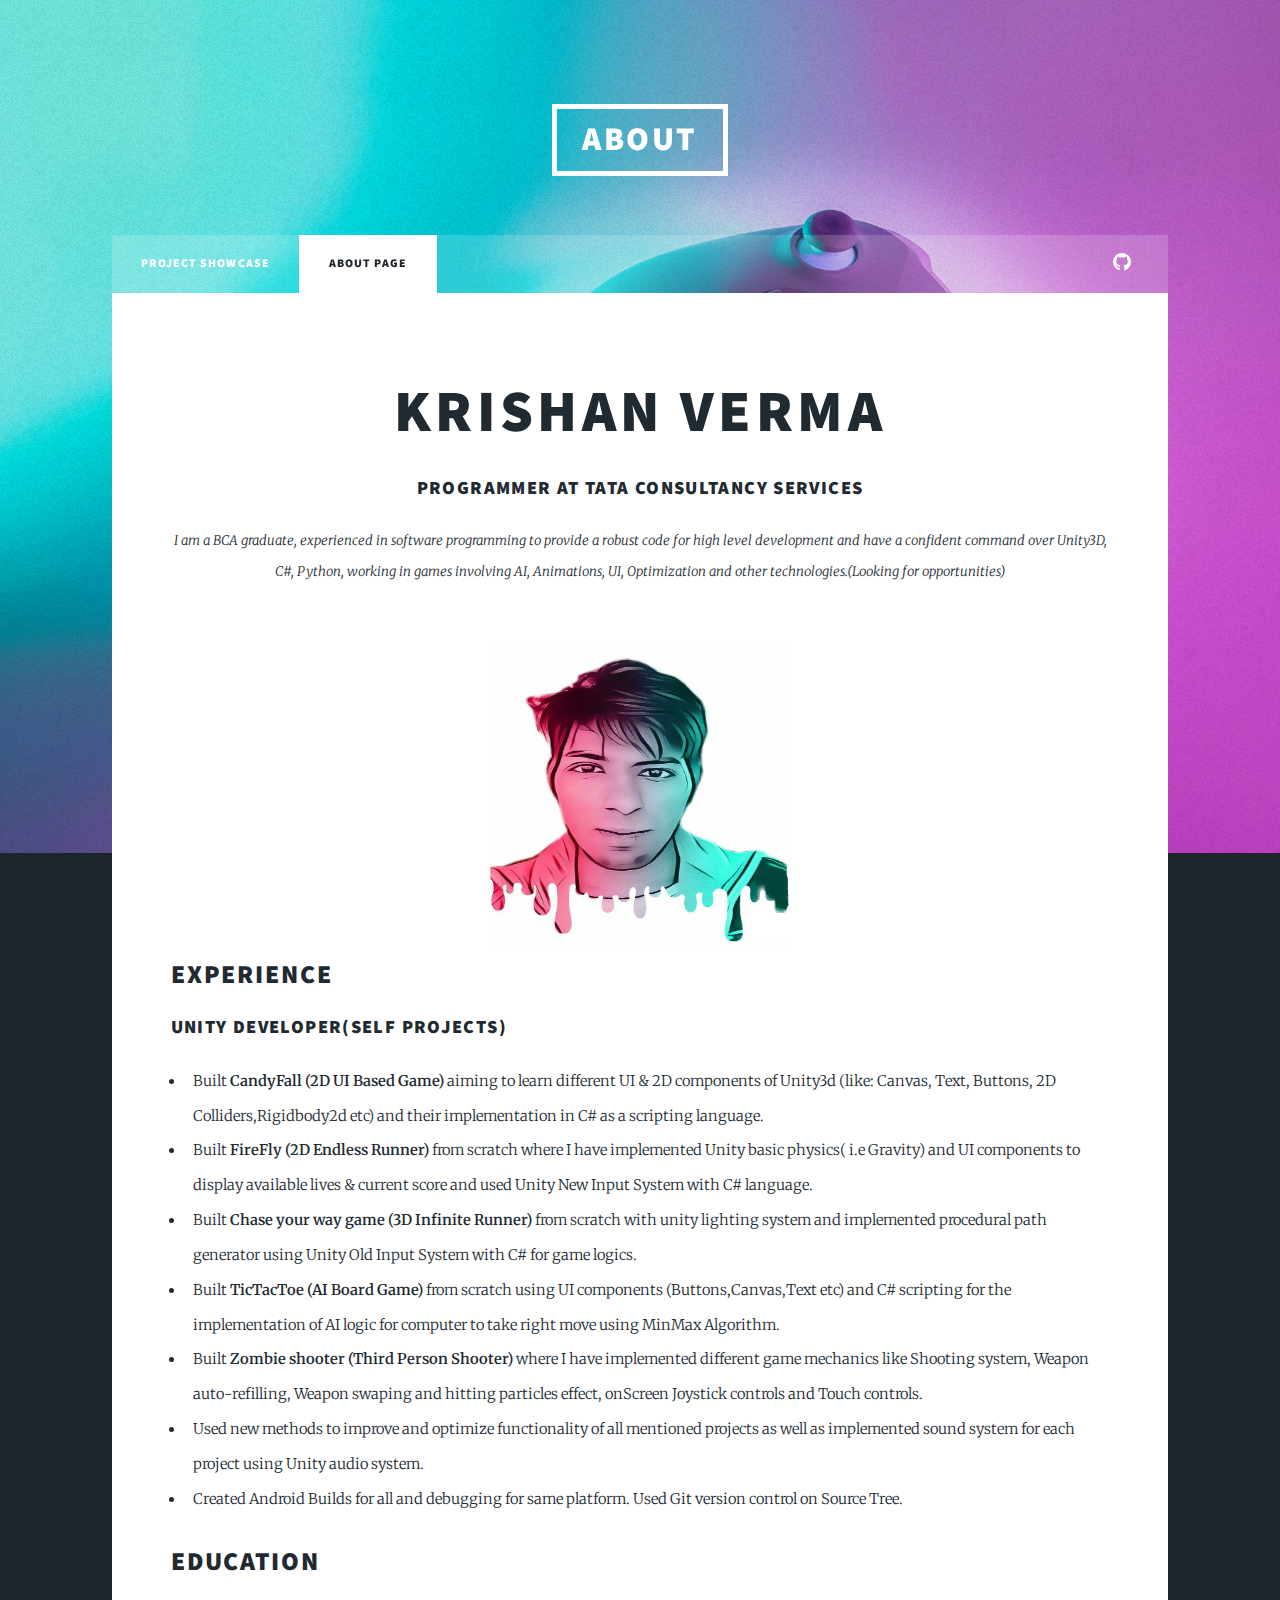
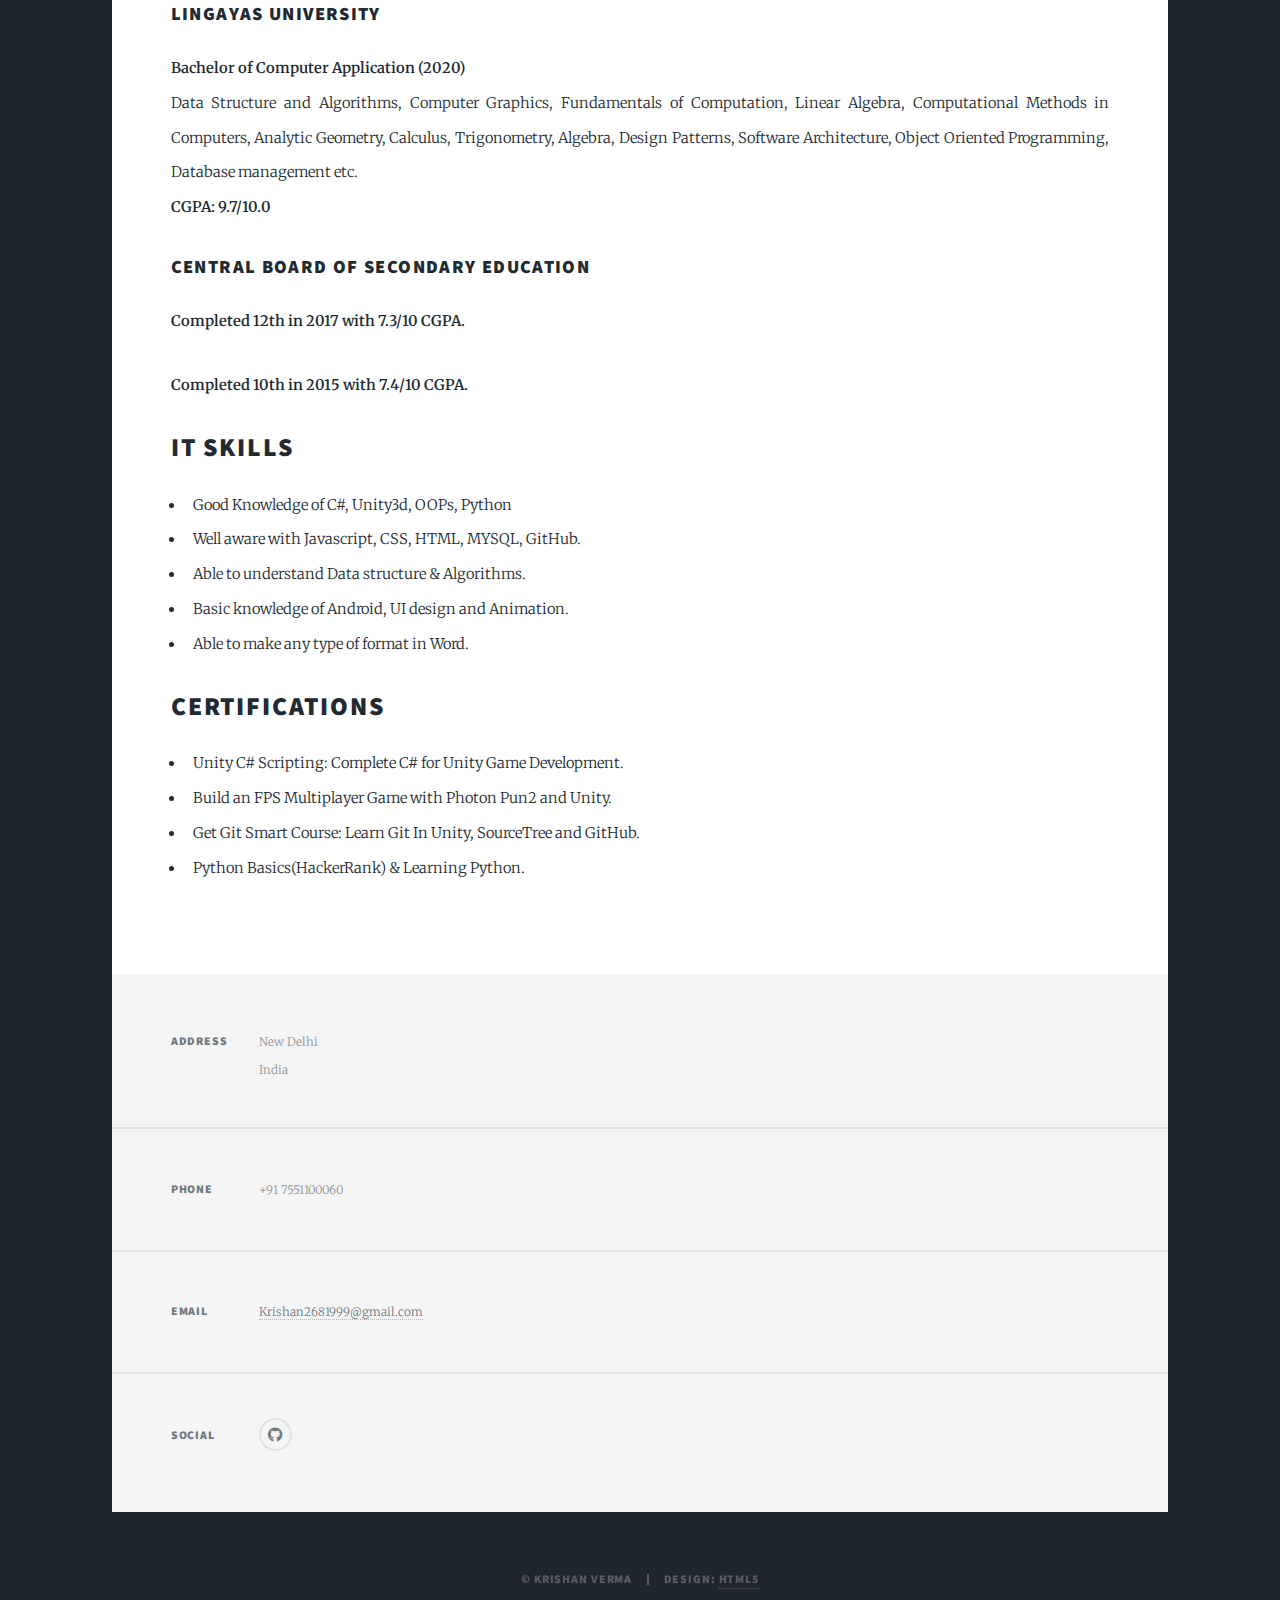
==== generic.html @ 5f065feb "Updated Details" ====
<!DOCTYPE HTML>

<html>
	<head>
		<title>About Page</title>
		<meta charset="utf-8" />
		<meta name="viewport" content="width=device-width, initial-scale=1, user-scalable=no" />
		<link rel="stylesheet" href="assets/css/main.css" />
		<noscript><link rel="stylesheet" href="assets/css/noscript.css" /></noscript>
	</head>
	<body class="is-preload">

		<!-- Wrapper -->
		<div id="wrapper">

			<!-- Header -->
			<header id="header">
				<a href="index.html" class="logo">About</a>
			</header>

			<!-- Nav -->
			<nav id="nav">
				<ul class="links">
					<li><a href="index.html">Project Showcase</a></li>
					<li class="active"><a href="generic.html">About Page</a></li>

				</ul>
				<ul class="icons">
					<li><a href="https://github.com/Krishan-Verma" class="icon brands fa-github"><span class="label">GitHub</span></a></li>
				</ul>
			</nav>

			<!-- Main -->
			<div id="main">

				<!-- Post -->
				<section class="post">
					<header class="major">

						<h1>Krishan Verma<br /></h1>
						<h3>Programmer at Tata Consultancy Services</h3>
						<p>I am a BCA graduate, experienced in software programming to provide a robust code for high level development and have a confident command over Unity3D, C#, Python, working in games involving AI, Animations, UI, Optimization and other technologies.(Looking for opportunities)</p>
					</header>
					<div align="center"><img src="images/Krishan.jpg" height="300" width="300" alt="" /></div>


					<h2>Experience</h2>
					<div class="row">
						<div class="col">

							<h3>Unity Developer(Self Projects)</h3>
							<ul>
								<li>Built <b>CandyFall (2D UI Based Game)</b> aiming to learn different UI & 2D components of Unity3d (like: Canvas, Text, Buttons, 2D Colliders,Rigidbody2d etc) and their implementation in C# as a scripting language.</li>
								<li>Built <b>FireFly (2D Endless Runner)</b> from scratch where I have implemented Unity basic physics( i.e Gravity) and UI components to display available lives & current score and used Unity New Input System with C# language.</li>
								<li>Built <b>Chase your way game (3D Infinite Runner)</b> from scratch with unity lighting system and implemented procedural path generator using Unity Old Input System with C# for game logics. </li>
								<li>Built <b>TicTacToe (AI Board Game)</b> from scratch using UI components (Buttons,Canvas,Text etc) and C# scripting for the implementation of AI logic for computer to take right move using MinMax Algorithm. </li>
								<li>Built <b>Zombie shooter (Third Person Shooter)</b> where I have implemented different game mechanics like Shooting system, Weapon auto-refilling, Weapon swaping and hitting particles effect, onScreen Joystick controls and Touch controls.</li>
								<li>Used new methods to improve and optimize functionality of all mentioned projects as well as implemented sound system for each project using Unity audio system.</li>
								<li>Created Android Builds for all and debugging for same platform. Used Git version control on Source Tree.</li>
							</ul>

						</div>
					</div>


					<h2>Education</h2>
					<div class="row">
						<div class="col">

							<h3>Lingayas University</h3>
							<p>
								<b>Bachelor of Computer Application (2020)</b><br />
								Data Structure and Algorithms, Computer Graphics, Fundamentals of Computation, Linear Algebra, Computational Methods in Computers, Analytic Geometry, Calculus, Trigonometry, Algebra, Design Patterns, Software Architecture, Object Oriented Programming, Database management etc.
								<br /><b>CGPA: 9.7/10.0</b>
							</p>

							<h3>Central Board of Secondary Education</h3>
							<p><b>Completed 12th in 2017 with 7.3/10 CGPA.</b></p>
							<p><b>Completed 10th in 2015 with 7.4/10 CGPA.</b></p>

						</div>
					</div>

					<h2>IT Skills</h2>
					<div class="row">
						<div class="col">
							<ul>
								<li>Good Knowledge of C#, Unity3d, OOPs, Python</li>
								<li>Well aware with Javascript, CSS, HTML, MYSQL, GitHub.</li>
								<li>Able to understand Data structure & Algorithms.</li>
								<li>Basic knowledge of Android, UI design and Animation.</li>
								<li>Able to make any type of format in Word.</li>
							</ul>

						</div>
					</div>

					<h2>Certifications</h2>
					<div class="row">
						<div class="col">
							<ul>
								<li>Unity C# Scripting: Complete C# for Unity Game Development.</li>
								<li>Build an FPS Multiplayer Game with Photon Pun2 and Unity.</li>
								<li>Get Git Smart Course: Learn Git In Unity, SourceTree and GitHub.</li>
								<li>Python Basics(HackerRank) & Learning Python.</li>
							</ul>

						</div>
					</div>

				</section>

			</div>

			<!-- Footer -->
			<footer id="footer">
				<section class="split contact">
					<section class="alt">
						<h3>Address</h3>
						<p>
							New Delhi<br />
							India
						</p>
					</section>
					<section>
						<h3>Phone</h3>
						<p>+91 7551100060</p>
					</section>
					<section>
						<h3>Email</h3>
						<p><a href="#">Krishan2681999@gmail.com</a></p>
					</section>
					<section>
						<h3>Social</h3>
						<ul class="icons alt">

							<li><a href="https://github.com/Krishan-Verma" class="icon brands alt fa-github"><span class="label">GitHub</span></a></li>
						</ul>
					</section>
				</section>
			</footer>

			<!-- Copyright -->
			<div id="copyright">
				<ul><li>&copy; Krishan Verma</li><li>Design: <a href="https://html5up.net">HTML5</a></li></ul>
			</div>

		</div>

			<!-- Scripts -->
			<script src="assets/js/jquery.min.js"></script>
			<script src="assets/js/jquery.scrollex.min.js"></script>
			<script src="assets/js/jquery.scrolly.min.js"></script>
			<script src="assets/js/browser.min.js"></script>
			<script src="assets/js/breakpoints.min.js"></script>
			<script src="assets/js/util.js"></script>
			<script src="assets/js/main.js"></script>

</body>
</html>
---- assets/css/main.css ----
@import url(fontawesome-all.min.css);
@import url("https://fonts.googleapis.com/css?family=Merriweather:300,700,300italic,700italic|Source+Sans+Pro:900");



html, body, div, span, applet, object,
iframe, h1, h2, h3, h4, h5, h6, p, blockquote,
pre, a, abbr, acronym, address, big, cite,
code, del, dfn, em, img, ins, kbd, q, s, samp,
small, strike, strong, sub, sup, tt, var, b,
u, i, center, dl, dt, dd, ol, ul, li, fieldset,
form, label, legend, table, caption, tbody,
tfoot, thead, tr, th, td, article, aside,
canvas, details, embed, figure, figcaption,
footer, header, hgroup, menu, nav, output, ruby,
section, summary, time, mark, audio, video {
	margin: 0;
	padding: 0;
	border: 0;
	font-size: 100%;
	font: inherit;
	vertical-align: baseline;}

article, aside, details, figcaption, figure,
footer, header, hgroup, menu, nav, section {
	display: block;}

body {
	line-height: 1;
}

ol, ul {
	list-style: none;
}

blockquote, q {
	quotes: none;
}

	blockquote:before, blockquote:after, q:before, q:after {
		content: '';
		content: none;
	}

table {
	border-collapse: collapse;
	border-spacing: 0;
}

body {
	-webkit-text-size-adjust: none;
}

mark {
	background-color: transparent;
	color: inherit;
}

input::-moz-focus-inner {
	border: 0;
	padding: 0;
}

input, select, textarea {
	-moz-appearance: none;
	-webkit-appearance: none;
	-ms-appearance: none;
	appearance: none;
}

/* Basic */

	@-ms-viewport {
		width: device-width;
	}

	body {
		-ms-overflow-style: scrollbar;
	}

	@media screen and (max-width: 480px) {

		html, body {
			min-width: 320px;
		}

	}

	html {
		box-sizing: border-box;
	}

	*, *:before, *:after {
		box-sizing: inherit;
	}

	body {
		background-color: #1e252d;
	}

		body.is-preload *, body.is-preload *:before, body.is-preload *:after {
			-moz-animation: none !important;
			-webkit-animation: none !important;
			-ms-animation: none !important;
			animation: none !important;
			-moz-transition: none !important;
			-webkit-transition: none !important;
			-ms-transition: none !important;
			transition: none !important;
		}

/* Type */

	html {
		font-size: 16pt;
	}

		@media screen and (max-width: 1680px) {

			html {
				font-size: 12pt;
			}

		}

		@media screen and (max-width: 1280px) {

			html {
				font-size: 11pt;
			}

		}

		@media screen and (max-width: 360px) {

			html {
				font-size: 10pt;
			}

		}

	body {
		color: #212931;
	}

	body, input, select, textarea {
		font-family: "Merriweather", Georgia, serif;
		font-weight: 300;
		font-size: 1rem;
		line-height: 2.375;
	}

	a {
		-moz-transition: color 0.2s ease-in-out, background-color 0.2s ease-in-out, border-color 0.2s ease-in-out, box-shadow 0.2s ease-in-out;
		-webkit-transition: color 0.2s ease-in-out, background-color 0.2s ease-in-out, border-color 0.2s ease-in-out, box-shadow 0.2s ease-in-out;
		-ms-transition: color 0.2s ease-in-out, background-color 0.2s ease-in-out, border-color 0.2s ease-in-out, box-shadow 0.2s ease-in-out;
		transition: color 0.2s ease-in-out, background-color 0.2s ease-in-out, border-color 0.2s ease-in-out, box-shadow 0.2s ease-in-out;
		border-bottom: dotted 1px;
		text-decoration: none;
	}

		a:hover {
			border-bottom-color: transparent;
		}

	strong, b {
		font-weight: 600;
	}

	em, i {
		font-style: italic;
	}

	p {
		text-align: justify;
		margin: 0 0 2rem 0;
	}

	h1, h2, h3, h4, h5, h6 {
		font-family: "Source Sans Pro", Helvetica, sans-serif;
		font-weight: 900;
		line-height: 1.5;
		letter-spacing: 0.075em;
		text-transform: uppercase;
		margin: 0 0 1rem 0;
	}

		h1 a, h2 a, h3 a, h4 a, h5 a, h6 a {
			border-bottom: 0;
			color: inherit;
			text-decoration: none;
		}

	h1 {
		font-size: 4rem;
		line-height: 1.1;
		margin: 0 0 2rem 0;
	}

	h2 {
		font-size: 1.75rem;
		line-height: 1.3;
		margin: 0 0 1.5rem 0;
	}

	h3 {
		font-size: 1.25rem;
		margin: 0 0 1.5rem 0;
	}

	h4 {
		font-size: 1rem;
	}

	h5 {
		font-size: 0.9rem;
	}

	h6 {
		font-size: 0.8rem;
	}

	sub {
		font-size: 0.8rem;
		position: relative;
		top: 0.5rem;
	}

	sup {
		font-size: 0.8rem;
		position: relative;
		top: -0.5rem;
	}

	blockquote {
		border-left: solid 4px;
		font-style: italic;
		margin: 0 0 2rem 0;
		padding: 0.5rem 0 0.5rem 2rem;
	}

	code {
		border: solid 2px;
		font-family: "Courier New", monospace;
		font-size: 0.9rem;
		margin: 0 0.25rem;
		padding: 0.25rem 0.65rem;
	}

	pre {
		-webkit-overflow-scrolling: touch;
		font-family: "Courier New", monospace;
		font-size: 0.9rem;
		margin: 0 0 2rem 0;
	}

		pre code {
			display: block;
			line-height: 1.75;
			padding: 1rem 1.5rem;
			overflow-x: auto;
		}

	hr {
		border: 0;
		border-bottom: solid 2px;
		margin: 3rem 0;
	}

		hr.major {
			margin: 5rem 0;
		}

	.align-left {
		text-align: left;
	}

	.align-center {
		text-align: center;
	}

	.align-right {
		text-align: right;
	}

	input, select, textarea {
		color: #212931;
	}

	a {
		color: #212931;
		border-bottom-color: rgba(33, 41, 49, 0.5);
	}

		a:hover {
			border-bottom-color: transparent;
			color: #18bfef !important;
		}

	strong, b {
		color: #212931;
	}

	h1, h2, h3, h4, h5, h6 {
		color: #212931;
	}

	blockquote {
		border-left-color: #eeeeee;
	}

	code {
		background: rgba(220, 220, 220, 0.25);
		border-color: #eeeeee;
	}

	hr {
		border-bottom-color: #eeeeee;
	}

/* Row */

	.row {
		display: flex;
		flex-wrap: wrap;
		box-sizing: border-box;
		align-items: stretch;
	}

		.row > * {
			box-sizing: border-box;
		}

		.row.gtr-uniform > * > :last-child {
			margin-bottom: 0;
		}

		.row.aln-left {
			justify-content: flex-start;
		}

		.row.aln-center {
			justify-content: center;
		}

		.row.aln-right {
			justify-content: flex-end;
		}

		.row.aln-top {
			align-items: flex-start;
		}

		.row.aln-middle {
			align-items: center;
		}

		.row.aln-bottom {
			align-items: flex-end;
		}

		.row > .imp {
			order: -1;
		}

		.row > .col-1 {
			width: 8.33333%;
		}

		.row > .off-1 {
			margin-left: 8.33333%;
		}

		.row > .col-2 {
			width: 16.66667%;
		}

		.row > .off-2 {
			margin-left: 16.66667%;
		}

		.row > .col-3 {
			width: 25%;
		}

		.row > .off-3 {
			margin-left: 25%;
		}

		.row > .col-4 {
			width: 33.33333%;
		}

		.row > .off-4 {
			margin-left: 33.33333%;
		}

		.row > .col-5 {
			width: 41.66667%;
		}

		.row > .off-5 {
			margin-left: 41.66667%;
		}

		.row > .col-6 {
			width: 50%;
		}

		.row > .off-6 {
			margin-left: 50%;
		}

		.row > .col-7 {
			width: 58.33333%;
		}

		.row > .off-7 {
			margin-left: 58.33333%;
		}

		.row > .col-8 {
			width: 66.66667%;
		}

		.row > .off-8 {
			margin-left: 66.66667%;
		}

		.row > .col-9 {
			width: 75%;
		}

		.row > .off-9 {
			margin-left: 75%;
		}

		.row > .col-10 {
			width: 83.33333%;
		}

		.row > .off-10 {
			margin-left: 83.33333%;
		}

		.row > .col-11 {
			width: 91.66667%;
		}

		.row > .off-11 {
			margin-left: 91.66667%;
		}

		.row > .col-12 {
			width: 100%;
		}

		.row > .off-12 {
			margin-left: 100%;
		}

		.row.gtr-0 {
			margin-top: 0;
			margin-left: 0rem;
		}

			.row.gtr-0 > * {
				padding: 0 0 0 0rem;
			}

			.row.gtr-0.gtr-uniform {
				margin-top: 0rem;
			}

				.row.gtr-0.gtr-uniform > * {
					padding-top: 0rem;
				}

		.row.gtr-25 {
			margin-top: 0;
			margin-left: -0.375rem;
		}

			.row.gtr-25 > * {
				padding: 0 0 0 0.375rem;
			}

			.row.gtr-25.gtr-uniform {
				margin-top: -0.375rem;
			}

				.row.gtr-25.gtr-uniform > * {
					padding-top: 0.375rem;
				}

		.row.gtr-50 {
			margin-top: 0;
			margin-left: -0.75rem;
		}

			.row.gtr-50 > * {
				padding: 0 0 0 0.75rem;
			}

			.row.gtr-50.gtr-uniform {
				margin-top: -0.75rem;
			}

				.row.gtr-50.gtr-uniform > * {
					padding-top: 0.75rem;
				}

		.row {
			margin-top: 0;
			margin-left: -1.5rem;
		}

			.row > * {
				padding: 0 0 0 1.5rem;
			}

			.row.gtr-uniform {
				margin-top: -1.5rem;
			}

				.row.gtr-uniform > * {
					padding-top: 1.5rem;
				}

		.row.gtr-150 {
			margin-top: 0;
			margin-left: -2.25rem;
		}

			.row.gtr-150 > * {
				padding: 0 0 0 2.25rem;
			}

			.row.gtr-150.gtr-uniform {
				margin-top: -2.25rem;
			}

				.row.gtr-150.gtr-uniform > * {
					padding-top: 2.25rem;
				}

		.row.gtr-200 {
			margin-top: 0;
			margin-left: -3rem;
		}

			.row.gtr-200 > * {
				padding: 0 0 0 3rem;
			}

			.row.gtr-200.gtr-uniform {
				margin-top: -3rem;
			}

				.row.gtr-200.gtr-uniform > * {
					padding-top: 3rem;
				}

		@media screen and (max-width: 1680px) {

			.row {
				display: flex;
				flex-wrap: wrap;
				box-sizing: border-box;
				align-items: stretch;
			}

				.row > * {
					box-sizing: border-box;
				}

				.row.gtr-uniform > * > :last-child {
					margin-bottom: 0;
				}

				.row.aln-left {
					justify-content: flex-start;
				}

				.row.aln-center {
					justify-content: center;
				}

				.row.aln-right {
					justify-content: flex-end;
				}

				.row.aln-top {
					align-items: flex-start;
				}

				.row.aln-middle {
					align-items: center;
				}

				.row.aln-bottom {
					align-items: flex-end;
				}

				.row > .imp-xlarge {
					order: -1;
				}

				.row > .col-1-xlarge {
					width: 8.33333%;
				}

				.row > .off-1-xlarge {
					margin-left: 8.33333%;
				}

				.row > .col-2-xlarge {
					width: 16.66667%;
				}

				.row > .off-2-xlarge {
					margin-left: 16.66667%;
				}

				.row > .col-3-xlarge {
					width: 25%;
				}

				.row > .off-3-xlarge {
					margin-left: 25%;
				}

				.row > .col-4-xlarge {
					width: 33.33333%;
				}

				.row > .off-4-xlarge {
					margin-left: 33.33333%;
				}

				.row > .col-5-xlarge {
					width: 41.66667%;
				}

				.row > .off-5-xlarge {
					margin-left: 41.66667%;
				}

				.row > .col-6-xlarge {
					width: 50%;
				}

				.row > .off-6-xlarge {
					margin-left: 50%;
				}

				.row > .col-7-xlarge {
					width: 58.33333%;
				}

				.row > .off-7-xlarge {
					margin-left: 58.33333%;
				}

				.row > .col-8-xlarge {
					width: 66.66667%;
				}

				.row > .off-8-xlarge {
					margin-left: 66.66667%;
				}

				.row > .col-9-xlarge {
					width: 75%;
				}

				.row > .off-9-xlarge {
					margin-left: 75%;
				}

				.row > .col-10-xlarge {
					width: 83.33333%;
				}

				.row > .off-10-xlarge {
					margin-left: 83.33333%;
				}

				.row > .col-11-xlarge {
					width: 91.66667%;
				}

				.row > .off-11-xlarge {
					margin-left: 91.66667%;
				}

				.row > .col-12-xlarge {
					width: 100%;
				}

				.row > .off-12-xlarge {
					margin-left: 100%;
				}

				.row.gtr-0 {
					margin-top: 0;
					margin-left: 0rem;
				}

					.row.gtr-0 > * {
						padding: 0 0 0 0rem;
					}

					.row.gtr-0.gtr-uniform {
						margin-top: 0rem;
					}

						.row.gtr-0.gtr-uniform > * {
							padding-top: 0rem;
						}

				.row.gtr-25 {
					margin-top: 0;
					margin-left: -0.375rem;
				}

					.row.gtr-25 > * {
						padding: 0 0 0 0.375rem;
					}

					.row.gtr-25.gtr-uniform {
						margin-top: -0.375rem;
					}

						.row.gtr-25.gtr-uniform > * {
							padding-top: 0.375rem;
						}

				.row.gtr-50 {
					margin-top: 0;
					margin-left: -0.75rem;
				}

					.row.gtr-50 > * {
						padding: 0 0 0 0.75rem;
					}

					.row.gtr-50.gtr-uniform {
						margin-top: -0.75rem;
					}

						.row.gtr-50.gtr-uniform > * {
							padding-top: 0.75rem;
						}

				.row {
					margin-top: 0;
					margin-left: -1.5rem;
				}

					.row > * {
						padding: 0 0 0 1.5rem;
					}

					.row.gtr-uniform {
						margin-top: -1.5rem;
					}

						.row.gtr-uniform > * {
							padding-top: 1.5rem;
						}

				.row.gtr-150 {
					margin-top: 0;
					margin-left: -2.25rem;
				}

					.row.gtr-150 > * {
						padding: 0 0 0 2.25rem;
					}

					.row.gtr-150.gtr-uniform {
						margin-top: -2.25rem;
					}

						.row.gtr-150.gtr-uniform > * {
							padding-top: 2.25rem;
						}

				.row.gtr-200 {
					margin-top: 0;
					margin-left: -3rem;
				}

					.row.gtr-200 > * {
						padding: 0 0 0 3rem;
					}

					.row.gtr-200.gtr-uniform {
						margin-top: -3rem;
					}

						.row.gtr-200.gtr-uniform > * {
							padding-top: 3rem;
						}

		}

		@media screen and (max-width: 1280px) {

			.row {
				display: flex;
				flex-wrap: wrap;
				box-sizing: border-box;
				align-items: stretch;
			}

				.row > * {
					box-sizing: border-box;
				}

				.row.gtr-uniform > * > :last-child {
					margin-bottom: 0;
				}

				.row.aln-left {
					justify-content: flex-start;
				}

				.row.aln-center {
					justify-content: center;
				}

				.row.aln-right {
					justify-content: flex-end;
				}

				.row.aln-top {
					align-items: flex-start;
				}

				.row.aln-middle {
					align-items: center;
				}

				.row.aln-bottom {
					align-items: flex-end;
				}

				.row > .imp-large {
					order: -1;
				}

				.row > .col-1-large {
					width: 8.33333%;
				}

				.row > .off-1-large {
					margin-left: 8.33333%;
				}

				.row > .col-2-large {
					width: 16.66667%;
				}

				.row > .off-2-large {
					margin-left: 16.66667%;
				}

				.row > .col-3-large {
					width: 25%;
				}

				.row > .off-3-large {
					margin-left: 25%;
				}

				.row > .col-4-large {
					width: 33.33333%;
				}

				.row > .off-4-large {
					margin-left: 33.33333%;
				}

				.row > .col-5-large {
					width: 41.66667%;
				}

				.row > .off-5-large {
					margin-left: 41.66667%;
				}

				.row > .col-6-large {
					width: 50%;
				}

				.row > .off-6-large {
					margin-left: 50%;
				}

				.row > .col-7-large {
					width: 58.33333%;
				}

				.row > .off-7-large {
					margin-left: 58.33333%;
				}

				.row > .col-8-large {
					width: 66.66667%;
				}

				.row > .off-8-large {
					margin-left: 66.66667%;
				}

				.row > .col-9-large {
					width: 75%;
				}

				.row > .off-9-large {
					margin-left: 75%;
				}

				.row > .col-10-large {
					width: 83.33333%;
				}

				.row > .off-10-large {
					margin-left: 83.33333%;
				}

				.row > .col-11-large {
					width: 91.66667%;
				}

				.row > .off-11-large {
					margin-left: 91.66667%;
				}

				.row > .col-12-large {
					width: 100%;
				}

				.row > .off-12-large {
					margin-left: 100%;
				}

				.row.gtr-0 {
					margin-top: 0;
					margin-left: 0rem;
				}

					.row.gtr-0 > * {
						padding: 0 0 0 0rem;
					}

					.row.gtr-0.gtr-uniform {
						margin-top: 0rem;
					}

						.row.gtr-0.gtr-uniform > * {
							padding-top: 0rem;
						}

				.row.gtr-25 {
					margin-top: 0;
					margin-left: -0.375rem;
				}

					.row.gtr-25 > * {
						padding: 0 0 0 0.375rem;
					}

					.row.gtr-25.gtr-uniform {
						margin-top: -0.375rem;
					}

						.row.gtr-25.gtr-uniform > * {
							padding-top: 0.375rem;
						}

				.row.gtr-50 {
					margin-top: 0;
					margin-left: -0.75rem;
				}

					.row.gtr-50 > * {
						padding: 0 0 0 0.75rem;
					}

					.row.gtr-50.gtr-uniform {
						margin-top: -0.75rem;
					}

						.row.gtr-50.gtr-uniform > * {
							padding-top: 0.75rem;
						}

				.row {
					margin-top: 0;
					margin-left: -1.5rem;
				}

					.row > * {
						padding: 0 0 0 1.5rem;
					}

					.row.gtr-uniform {
						margin-top: -1.5rem;
					}

						.row.gtr-uniform > * {
							padding-top: 1.5rem;
						}

				.row.gtr-150 {
					margin-top: 0;
					margin-left: -2.25rem;
				}

					.row.gtr-150 > * {
						padding: 0 0 0 2.25rem;
					}

					.row.gtr-150.gtr-uniform {
						margin-top: -2.25rem;
					}

						.row.gtr-150.gtr-uniform > * {
							padding-top: 2.25rem;
						}

				.row.gtr-200 {
					margin-top: 0;
					margin-left: -3rem;
				}

					.row.gtr-200 > * {
						padding: 0 0 0 3rem;
					}

					.row.gtr-200.gtr-uniform {
						margin-top: -3rem;
					}

						.row.gtr-200.gtr-uniform > * {
							padding-top: 3rem;
						}

		}

		@media screen and (max-width: 980px) {

			.row {
				display: flex;
				flex-wrap: wrap;
				box-sizing: border-box;
				align-items: stretch;
			}

				.row > * {
					box-sizing: border-box;
				}

				.row.gtr-uniform > * > :last-child {
					margin-bottom: 0;
				}

				.row.aln-left {
					justify-content: flex-start;
				}

				.row.aln-center {
					justify-content: center;
				}

				.row.aln-right {
					justify-content: flex-end;
				}

				.row.aln-top {
					align-items: flex-start;
				}

				.row.aln-middle {
					align-items: center;
				}

				.row.aln-bottom {
					align-items: flex-end;
				}

				.row > .imp-medium {
					order: -1;
				}

				.row > .col-1-medium {
					width: 8.33333%;
				}

				.row > .off-1-medium {
					margin-left: 8.33333%;
				}

				.row > .col-2-medium {
					width: 16.66667%;
				}

				.row > .off-2-medium {
					margin-left: 16.66667%;
				}

				.row > .col-3-medium {
					width: 25%;
				}

				.row > .off-3-medium {
					margin-left: 25%;
				}

				.row > .col-4-medium {
					width: 33.33333%;
				}

				.row > .off-4-medium {
					margin-left: 33.33333%;
				}

				.row > .col-5-medium {
					width: 41.66667%;
				}

				.row > .off-5-medium {
					margin-left: 41.66667%;
				}

				.row > .col-6-medium {
					width: 50%;
				}

				.row > .off-6-medium {
					margin-left: 50%;
				}

				.row > .col-7-medium {
					width: 58.33333%;
				}

				.row > .off-7-medium {
					margin-left: 58.33333%;
				}

				.row > .col-8-medium {
					width: 66.66667%;
				}

				.row > .off-8-medium {
					margin-left: 66.66667%;
				}

				.row > .col-9-medium {
					width: 75%;
				}

				.row > .off-9-medium {
					margin-left: 75%;
				}

				.row > .col-10-medium {
					width: 83.33333%;
				}

				.row > .off-10-medium {
					margin-left: 83.33333%;
				}

				.row > .col-11-medium {
					width: 91.66667%;
				}

				.row > .off-11-medium {
					margin-left: 91.66667%;
				}

				.row > .col-12-medium {
					width: 100%;
				}

				.row > .off-12-medium {
					margin-left: 100%;
				}

				.row.gtr-0 {
					margin-top: 0;
					margin-left: 0rem;
				}

					.row.gtr-0 > * {
						padding: 0 0 0 0rem;
					}

					.row.gtr-0.gtr-uniform {
						margin-top: 0rem;
					}

						.row.gtr-0.gtr-uniform > * {
							padding-top: 0rem;
						}

				.row.gtr-25 {
					margin-top: 0;
					margin-left: -0.375rem;
				}

					.row.gtr-25 > * {
						padding: 0 0 0 0.375rem;
					}

					.row.gtr-25.gtr-uniform {
						margin-top: -0.375rem;
					}

						.row.gtr-25.gtr-uniform > * {
							padding-top: 0.375rem;
						}

				.row.gtr-50 {
					margin-top: 0;
					margin-left: -0.75rem;
				}

					.row.gtr-50 > * {
						padding: 0 0 0 0.75rem;
					}

					.row.gtr-50.gtr-uniform {
						margin-top: -0.75rem;
					}

						.row.gtr-50.gtr-uniform > * {
							padding-top: 0.75rem;
						}

				.row {
					margin-top: 0;
					margin-left: -1.5rem;
				}

					.row > * {
						padding: 0 0 0 1.5rem;
					}

					.row.gtr-uniform {
						margin-top: -1.5rem;
					}

						.row.gtr-uniform > * {
							padding-top: 1.5rem;
						}

				.row.gtr-150 {
					margin-top: 0;
					margin-left: -2.25rem;
				}

					.row.gtr-150 > * {
						padding: 0 0 0 2.25rem;
					}

					.row.gtr-150.gtr-uniform {
						margin-top: -2.25rem;
					}

						.row.gtr-150.gtr-uniform > * {
							padding-top: 2.25rem;
						}

				.row.gtr-200 {
					margin-top: 0;
					margin-left: -3rem;
				}

					.row.gtr-200 > * {
						padding: 0 0 0 3rem;
					}

					.row.gtr-200.gtr-uniform {
						margin-top: -3rem;
					}

						.row.gtr-200.gtr-uniform > * {
							padding-top: 3rem;
						}

		}

		@media screen and (max-width: 736px) {

			.row {
				display: flex;
				flex-wrap: wrap;
				box-sizing: border-box;
				align-items: stretch;
			}

				.row > * {
					box-sizing: border-box;
				}

				.row.gtr-uniform > * > :last-child {
					margin-bottom: 0;
				}

				.row.aln-left {
					justify-content: flex-start;
				}

				.row.aln-center {
					justify-content: center;
				}

				.row.aln-right {
					justify-content: flex-end;
				}

				.row.aln-top {
					align-items: flex-start;
				}

				.row.aln-middle {
					align-items: center;
				}

				.row.aln-bottom {
					align-items: flex-end;
				}

				.row > .imp-small {
					order: -1;
				}

				.row > .col-1-small {
					width: 8.33333%;
				}

				.row > .off-1-small {
					margin-left: 8.33333%;
				}

				.row > .col-2-small {
					width: 16.66667%;
				}

				.row > .off-2-small {
					margin-left: 16.66667%;
				}

				.row > .col-3-small {
					width: 25%;
				}

				.row > .off-3-small {
					margin-left: 25%;
				}

				.row > .col-4-small {
					width: 33.33333%;
				}

				.row > .off-4-small {
					margin-left: 33.33333%;
				}

				.row > .col-5-small {
					width: 41.66667%;
				}

				.row > .off-5-small {
					margin-left: 41.66667%;
				}

				.row > .col-6-small {
					width: 50%;
				}

				.row > .off-6-small {
					margin-left: 50%;
				}

				.row > .col-7-small {
					width: 58.33333%;
				}

				.row > .off-7-small {
					margin-left: 58.33333%;
				}

				.row > .col-8-small {
					width: 66.66667%;
				}

				.row > .off-8-small {
					margin-left: 66.66667%;
				}

				.row > .col-9-small {
					width: 75%;
				}

				.row > .off-9-small {
					margin-left: 75%;
				}

				.row > .col-10-small {
					width: 83.33333%;
				}

				.row > .off-10-small {
					margin-left: 83.33333%;
				}

				.row > .col-11-small {
					width: 91.66667%;
				}

				.row > .off-11-small {
					margin-left: 91.66667%;
				}

				.row > .col-12-small {
					width: 100%;
				}

				.row > .off-12-small {
					margin-left: 100%;
				}

				.row.gtr-0 {
					margin-top: 0;
					margin-left: 0rem;
				}

					.row.gtr-0 > * {
						padding: 0 0 0 0rem;
					}

					.row.gtr-0.gtr-uniform {
						margin-top: 0rem;
					}

						.row.gtr-0.gtr-uniform > * {
							padding-top: 0rem;
						}

				.row.gtr-25 {
					margin-top: 0;
					margin-left: -0.375rem;
				}

					.row.gtr-25 > * {
						padding: 0 0 0 0.375rem;
					}

					.row.gtr-25.gtr-uniform {
						margin-top: -0.375rem;
					}

						.row.gtr-25.gtr-uniform > * {
							padding-top: 0.375rem;
						}

				.row.gtr-50 {
					margin-top: 0;
					margin-left: -0.75rem;
				}

					.row.gtr-50 > * {
						padding: 0 0 0 0.75rem;
					}

					.row.gtr-50.gtr-uniform {
						margin-top: -0.75rem;
					}

						.row.gtr-50.gtr-uniform > * {
							padding-top: 0.75rem;
						}

				.row {
					margin-top: 0;
					margin-left: -1.5rem;
				}

					.row > * {
						padding: 0 0 0 1.5rem;
					}

					.row.gtr-uniform {
						margin-top: -1.5rem;
					}

						.row.gtr-uniform > * {
							padding-top: 1.5rem;
						}

				.row.gtr-150 {
					margin-top: 0;
					margin-left: -2.25rem;
				}

					.row.gtr-150 > * {
						padding: 0 0 0 2.25rem;
					}

					.row.gtr-150.gtr-uniform {
						margin-top: -2.25rem;
					}

						.row.gtr-150.gtr-uniform > * {
							padding-top: 2.25rem;
						}

				.row.gtr-200 {
					margin-top: 0;
					margin-left: -3rem;
				}

					.row.gtr-200 > * {
						padding: 0 0 0 3rem;
					}

					.row.gtr-200.gtr-uniform {
						margin-top: -3rem;
					}

						.row.gtr-200.gtr-uniform > * {
							padding-top: 3rem;
						}

		}

		@media screen and (max-width: 480px) {

			.row {
				display: flex;
				flex-wrap: wrap;
				box-sizing: border-box;
				align-items: stretch;
			}

				.row > * {
					box-sizing: border-box;
				}

				.row.gtr-uniform > * > :last-child {
					margin-bottom: 0;
				}

				.row.aln-left {
					justify-content: flex-start;
				}

				.row.aln-center {
					justify-content: center;
				}

				.row.aln-right {
					justify-content: flex-end;
				}

				.row.aln-top {
					align-items: flex-start;
				}

				.row.aln-middle {
					align-items: center;
				}

				.row.aln-bottom {
					align-items: flex-end;
				}

				.row > .imp-xsmall {
					order: -1;
				}

				.row > .col-1-xsmall {
					width: 8.33333%;
				}

				.row > .off-1-xsmall {
					margin-left: 8.33333%;
				}

				.row > .col-2-xsmall {
					width: 16.66667%;
				}

				.row > .off-2-xsmall {
					margin-left: 16.66667%;
				}

				.row > .col-3-xsmall {
					width: 25%;
				}

				.row > .off-3-xsmall {
					margin-left: 25%;
				}

				.row > .col-4-xsmall {
					width: 33.33333%;
				}

				.row > .off-4-xsmall {
					margin-left: 33.33333%;
				}

				.row > .col-5-xsmall {
					width: 41.66667%;
				}

				.row > .off-5-xsmall {
					margin-left: 41.66667%;
				}

				.row > .col-6-xsmall {
					width: 50%;
				}

				.row > .off-6-xsmall {
					margin-left: 50%;
				}

				.row > .col-7-xsmall {
					width: 58.33333%;
				}

				.row > .off-7-xsmall {
					margin-left: 58.33333%;
				}

				.row > .col-8-xsmall {
					width: 66.66667%;
				}

				.row > .off-8-xsmall {
					margin-left: 66.66667%;
				}

				.row > .col-9-xsmall {
					width: 75%;
				}

				.row > .off-9-xsmall {
					margin-left: 75%;
				}

				.row > .col-10-xsmall {
					width: 83.33333%;
				}

				.row > .off-10-xsmall {
					margin-left: 83.33333%;
				}

				.row > .col-11-xsmall {
					width: 91.66667%;
				}

				.row > .off-11-xsmall {
					margin-left: 91.66667%;
				}

				.row > .col-12-xsmall {
					width: 100%;
				}

				.row > .off-12-xsmall {
					margin-left: 100%;
				}

				.row.gtr-0 {
					margin-top: 0;
					margin-left: 0rem;
				}

					.row.gtr-0 > * {
						padding: 0 0 0 0rem;
					}

					.row.gtr-0.gtr-uniform {
						margin-top: 0rem;
					}

						.row.gtr-0.gtr-uniform > * {
							padding-top: 0rem;
						}

				.row.gtr-25 {
					margin-top: 0;
					margin-left: -0.375rem;
				}

					.row.gtr-25 > * {
						padding: 0 0 0 0.375rem;
					}

					.row.gtr-25.gtr-uniform {
						margin-top: -0.375rem;
					}

						.row.gtr-25.gtr-uniform > * {
							padding-top: 0.375rem;
						}

				.row.gtr-50 {
					margin-top: 0;
					margin-left: -0.75rem;
				}

					.row.gtr-50 > * {
						padding: 0 0 0 0.75rem;
					}

					.row.gtr-50.gtr-uniform {
						margin-top: -0.75rem;
					}

						.row.gtr-50.gtr-uniform > * {
							padding-top: 0.75rem;
						}

				.row {
					margin-top: 0;
					margin-left: -1.5rem;
				}

					.row > * {
						padding: 0 0 0 1.5rem;
					}

					.row.gtr-uniform {
						margin-top: -1.5rem;
					}

						.row.gtr-uniform > * {
							padding-top: 1.5rem;
						}

				.row.gtr-150 {
					margin-top: 0;
					margin-left: -2.25rem;
				}

					.row.gtr-150 > * {
						padding: 0 0 0 2.25rem;
					}

					.row.gtr-150.gtr-uniform {
						margin-top: -2.25rem;
					}

						.row.gtr-150.gtr-uniform > * {
							padding-top: 2.25rem;
						}

				.row.gtr-200 {
					margin-top: 0;
					margin-left: -3rem;
				}

					.row.gtr-200 > * {
						padding: 0 0 0 3rem;
					}

					.row.gtr-200.gtr-uniform {
						margin-top: -3rem;
					}

						.row.gtr-200.gtr-uniform > * {
							padding-top: 3rem;
						}

		}

		@media screen and (max-width: 360px) {

			.row {
				display: flex;
				flex-wrap: wrap;
				box-sizing: border-box;
				align-items: stretch;
			}

				.row > * {
					box-sizing: border-box;
				}

				.row.gtr-uniform > * > :last-child {
					margin-bottom: 0;
				}

				.row.aln-left {
					justify-content: flex-start;
				}

				.row.aln-center {
					justify-content: center;
				}

				.row.aln-right {
					justify-content: flex-end;
				}

				.row.aln-top {
					align-items: flex-start;
				}

				.row.aln-middle {
					align-items: center;
				}

				.row.aln-bottom {
					align-items: flex-end;
				}

				.row > .imp-xxsmall {
					order: -1;
				}

				.row > .col-1-xxsmall {
					width: 8.33333%;
				}

				.row > .off-1-xxsmall {
					margin-left: 8.33333%;
				}

				.row > .col-2-xxsmall {
					width: 16.66667%;
				}

				.row > .off-2-xxsmall {
					margin-left: 16.66667%;
				}

				.row > .col-3-xxsmall {
					width: 25%;
				}

				.row > .off-3-xxsmall {
					margin-left: 25%;
				}

				.row > .col-4-xxsmall {
					width: 33.33333%;
				}

				.row > .off-4-xxsmall {
					margin-left: 33.33333%;
				}

				.row > .col-5-xxsmall {
					width: 41.66667%;
				}

				.row > .off-5-xxsmall {
					margin-left: 41.66667%;
				}

				.row > .col-6-xxsmall {
					width: 50%;
				}

				.row > .off-6-xxsmall {
					margin-left: 50%;
				}

				.row > .col-7-xxsmall {
					width: 58.33333%;
				}

				.row > .off-7-xxsmall {
					margin-left: 58.33333%;
				}

				.row > .col-8-xxsmall {
					width: 66.66667%;
				}

				.row > .off-8-xxsmall {
					margin-left: 66.66667%;
				}

				.row > .col-9-xxsmall {
					width: 75%;
				}

				.row > .off-9-xxsmall {
					margin-left: 75%;
				}

				.row > .col-10-xxsmall {
					width: 83.33333%;
				}

				.row > .off-10-xxsmall {
					margin-left: 83.33333%;
				}

				.row > .col-11-xxsmall {
					width: 91.66667%;
				}

				.row > .off-11-xxsmall {
					margin-left: 91.66667%;
				}

				.row > .col-12-xxsmall {
					width: 100%;
				}

				.row > .off-12-xxsmall {
					margin-left: 100%;
				}

				.row.gtr-0 {
					margin-top: 0;
					margin-left: 0rem;
				}

					.row.gtr-0 > * {
						padding: 0 0 0 0rem;
					}

					.row.gtr-0.gtr-uniform {
						margin-top: 0rem;
					}

						.row.gtr-0.gtr-uniform > * {
							padding-top: 0rem;
						}

				.row.gtr-25 {
					margin-top: 0;
					margin-left: -0.375rem;
				}

					.row.gtr-25 > * {
						padding: 0 0 0 0.375rem;
					}

					.row.gtr-25.gtr-uniform {
						margin-top: -0.375rem;
					}

						.row.gtr-25.gtr-uniform > * {
							padding-top: 0.375rem;
						}

				.row.gtr-50 {
					margin-top: 0;
					margin-left: -0.75rem;
				}

					.row.gtr-50 > * {
						padding: 0 0 0 0.75rem;
					}

					.row.gtr-50.gtr-uniform {
						margin-top: -0.75rem;
					}

						.row.gtr-50.gtr-uniform > * {
							padding-top: 0.75rem;
						}

				.row {
					margin-top: 0;
					margin-left: -1.5rem;
				}

					.row > * {
						padding: 0 0 0 1.5rem;
					}

					.row.gtr-uniform {
						margin-top: -1.5rem;
					}

						.row.gtr-uniform > * {
							padding-top: 1.5rem;
						}

				.row.gtr-150 {
					margin-top: 0;
					margin-left: -2.25rem;
				}

					.row.gtr-150 > * {
						padding: 0 0 0 2.25rem;
					}

					.row.gtr-150.gtr-uniform {
						margin-top: -2.25rem;
					}

						.row.gtr-150.gtr-uniform > * {
							padding-top: 2.25rem;
						}

				.row.gtr-200 {
					margin-top: 0;
					margin-left: -3rem;
				}

					.row.gtr-200 > * {
						padding: 0 0 0 3rem;
					}

					.row.gtr-200.gtr-uniform {
						margin-top: -3rem;
					}

						.row.gtr-200.gtr-uniform > * {
							padding-top: 3rem;
						}

		}

/* Box */

	.box {
		border: solid 2px;
		margin-bottom: 2rem;
		padding: 1.5rem;
	}

		.box > :last-child,
		.box > :last-child > :last-child,
		.box > :last-child > :last-child > :last-child {
			margin-bottom: 0;
		}

		.box.alt {
			border: 0;
			border-radius: 0;
			padding: 0;
		}

	.box {
		border-color: #eeeeee;
	}

/* Button */

	input[type="submit"],
	input[type="reset"],
	input[type="button"],
	button,
	.button {
		-moz-appearance: none;
		-webkit-appearance: none;
		-ms-appearance: none;
		appearance: none;
		-moz-transition: background-color 0.2s ease-in-out, box-shadow 0.2s ease-in-out, color 0.2s ease-in-out;
		-webkit-transition: background-color 0.2s ease-in-out, box-shadow 0.2s ease-in-out, color 0.2s ease-in-out;
		-ms-transition: background-color 0.2s ease-in-out, box-shadow 0.2s ease-in-out, color 0.2s ease-in-out;
		transition: background-color 0.2s ease-in-out, box-shadow 0.2s ease-in-out, color 0.2s ease-in-out;
		border: 0;
		border-radius: 0;
		cursor: pointer;
		display: inline-block;
		font-family: "Source Sans Pro", Helvetica, sans-serif;
		font-size: 0.8rem;
		font-weight: 900;
		letter-spacing: 0.075em;
		height: 3rem;
		line-height: 3rem;
		padding: 0 2rem;
		text-align: center;
		text-decoration: none;
		text-transform: uppercase;
		white-space: nowrap;
	}

		input[type="submit"].icon:before,
		input[type="reset"].icon:before,
		input[type="button"].icon:before,
		button.icon:before,
		.button.icon:before {
			margin-right: 0.5rem;
		}

		input[type="submit"].icon.solo,
		input[type="reset"].icon.solo,
		input[type="button"].icon.solo,
		button.icon.solo,
		.button.icon.solo {
			position: relative;
			width: 4rem;
			height: 4rem;
			line-height: 4rem;
			border-radius: 4rem;
			text-indent: 4rem;
			overflow: hidden;
			padding: 0;
			white-space: nowrap;
		}

			input[type="submit"].icon.solo:before,
			input[type="reset"].icon.solo:before,
			input[type="button"].icon.solo:before,
			button.icon.solo:before,
			.button.icon.solo:before {
				position: absolute;
				display: block;
				top: 0;
				left: 0;
				width: inherit;
				height: inherit;
				line-height: inherit;
				font-size: 1.25rem;
				margin-right: 0;
				text-align: center;
				text-indent: 0;
			}

		input[type="submit"].fit,
		input[type="reset"].fit,
		input[type="button"].fit,
		button.fit,
		.button.fit {
			width: 100%;
		}

		input[type="submit"].small,
		input[type="reset"].small,
		input[type="button"].small,
		button.small,
		.button.small {
			font-size: 0.7rem;
			height: 2.5rem;
			line-height: 2.5rem;
			padding: 0 1.5rem;
		}

		input[type="submit"].large,
		input[type="reset"].large,
		input[type="button"].large,
		button.large,
		.button.large {
			font-size: 0.9rem;
			height: 3.5rem;
			line-height: 3.5rem;
			padding: 0 2.75rem;
		}

		@media screen and (max-width: 980px) {

			input[type="submit"],
			input[type="reset"],
			input[type="button"],
			button,
			.button {
				font-size: 0.9rem;
				height: 3.25rem;
				line-height: 3.25rem;
			}

				input[type="submit"].large,
				input[type="reset"].large,
				input[type="button"].large,
				button.large,
				.button.large {
					font-size: 1rem;
					height: 3.75rem;
					line-height: 3.75rem;
				}

		}

		input[type="submit"].disabled, input[type="submit"]:disabled,
		input[type="reset"].disabled,
		input[type="reset"]:disabled,
		input[type="button"].disabled,
		input[type="button"]:disabled,
		button.disabled,
		button:disabled,
		.button.disabled,
		.button:disabled {
			pointer-events: none;
			opacity: 0.25;
		}

	input[type="submit"],
	input[type="reset"],
	input[type="button"],
	button,
	.button {
		background-color: transparent;
		box-shadow: inset 0 0 0 2px #212931;
		color: #212931 !important;
	}

		input[type="submit"]:hover,
		input[type="reset"]:hover,
		input[type="button"]:hover,
		button:hover,
		.button:hover {
			box-shadow: inset 0 0 0 2px #18bfef;
			color: #18bfef !important;
		}

		input[type="submit"].primary,
		input[type="reset"].primary,
		input[type="button"].primary,
		button.primary,
		.button.primary {
			background-color: #212931;
			box-shadow: none;
			color: #ffffff !important;
		}

			input[type="submit"].primary:hover,
			input[type="reset"].primary:hover,
			input[type="button"].primary:hover,
			button.primary:hover,
			.button.primary:hover {
				background-color: #18bfef;
			}

/* Form */

	form {
		margin: 0 0 2rem 0;
	}

		form > :last-child {
			margin-bottom: 0;
		}

		form > .fields {
			display: -moz-flex;
			display: -webkit-flex;
			display: -ms-flex;
			display: flex;
			-moz-flex-wrap: wrap;
			-webkit-flex-wrap: wrap;
			-ms-flex-wrap: wrap;
			flex-wrap: wrap;
			width: calc(100% + 3rem);
			margin: -1.5rem 0 2rem -1.5rem;
		}

			form > .fields > .field {
				-moz-flex-grow: 0;
				-webkit-flex-grow: 0;
				-ms-flex-grow: 0;
				flex-grow: 0;
				-moz-flex-shrink: 0;
				-webkit-flex-shrink: 0;
				-ms-flex-shrink: 0;
				flex-shrink: 0;
				padding: 1.5rem 0 0 1.5rem;
				width: calc(100% - 1.5rem);
			}

				form > .fields > .field.half {
					width: calc(50% - 0.75rem);
				}

				form > .fields > .field.third {
					width: calc(100%/3 - 0.5rem);
				}

				form > .fields > .field.quarter {
					width: calc(25% - 0.375rem);
				}

		@media screen and (max-width: 480px) {

			form > .fields {
				width: calc(100% + 3rem);
				margin: -1.5rem 0 2rem -1.5rem;
			}

				form > .fields > .field {
					padding: 1.5rem 0 0 1.5rem;
					width: calc(100% - 1.5rem);
				}

					form > .fields > .field.half {
						width: calc(100% - 1.5rem);
					}

					form > .fields > .field.third {
						width: calc(100% - 1.5rem);
					}

					form > .fields > .field.quarter {
						width: calc(100% - 1.5rem);
					}

		}

	label {
		display: block;
		font-family: "Source Sans Pro", Helvetica, sans-serif;
		font-weight: 900;
		line-height: 1.5;
		letter-spacing: 0.075em;
		font-size: 0.8rem;
		text-transform: uppercase;
		margin: 0 0 0.75rem 0;
	}

		@media screen and (max-width: 980px) {

			label {
				font-size: 0.9rem;
			}

		}

	input[type="text"],
	input[type="password"],
	input[type="email"],
	select,
	textarea {
		-moz-appearance: none;
		-webkit-appearance: none;
		-ms-appearance: none;
		appearance: none;
		background: transparent;
		border-radius: 0;
		border: solid 2px;
		color: inherit;
		display: block;
		outline: 0;
		padding: 0 1rem;
		text-decoration: none;
		width: 100%;
	}

		input[type="text"]:invalid,
		input[type="password"]:invalid,
		input[type="email"]:invalid,
		select:invalid,
		textarea:invalid {
			box-shadow: none;
		}

	select {
		background-size: 1.25rem;
		background-repeat: no-repeat;
		background-position: calc(100% - 1rem) center;
		height: 3rem;
		padding-right: 3rem;
		text-overflow: ellipsis;
	}

		select:focus::-ms-value {
			background-color: transparent;
		}

		select::-ms-expand {
			display: none;
		}

	input[type="text"],
	input[type="password"],
	input[type="email"],
	select {
		height: 3rem;
	}

	textarea {
		padding: 0.75rem 1rem;
	}

	input[type="checkbox"],
	input[type="radio"] {
		-moz-appearance: none;
		-webkit-appearance: none;
		-ms-appearance: none;
		appearance: none;
		display: block;
		float: left;
		margin-right: -2rem;
		opacity: 0;
		width: 1rem;
		z-index: -1;
	}

		input[type="checkbox"] + label,
		input[type="radio"] + label {
			text-decoration: none;
			cursor: pointer;
			display: inline-block;
			font-size: 1rem;
			letter-spacing: 0;
			font-family: "Merriweather", Georgia, serif;
			text-transform: none;
			font-weight: 300;
			padding-left: 2.8rem;
			padding-right: 1rem;
			position: relative;
		}

			input[type="checkbox"] + label:before,
			input[type="radio"] + label:before {
				-moz-osx-font-smoothing: grayscale;
				-webkit-font-smoothing: antialiased;
				display: inline-block;
				font-style: normal;
				font-variant: normal;
				text-rendering: auto;
				line-height: 1;
				text-transform: none !important;
				font-family: 'Font Awesome 5 Free';
				font-weight: 900;
			}

			input[type="checkbox"] + label:before,
			input[type="radio"] + label:before {
				border-radius: 0;
				border: solid 2px;
				content: '';
				display: inline-block;
				font-size: 0.8rem;
				height: 1.8rem;
				left: 0;
				line-height: 1.65rem;
				position: absolute;
				text-align: center;
				top: -0.125rem;
				width: 1.8rem;
			}

		input[type="checkbox"]:checked + label:before,
		input[type="radio"]:checked + label:before {
			content: '\f00c';
		}

	input[type="checkbox"] + label:before {
		border-radius: 0;
	}

	input[type="radio"] + label:before {
		border-radius: 100%;
	}

	::-webkit-input-placeholder {
		opacity: 1.0;
	}

	:-moz-placeholder {
		opacity: 1.0;
	}

	::-moz-placeholder {
		opacity: 1.0;
	}

	:-ms-input-placeholder {
		opacity: 1.0;
	}

	label {
		color: #212931;
	}

	input[type="text"],
	input[type="password"],
	input[type="email"],
	select,
	textarea {
		border-color: #eeeeee;
	}

		input[type="text"]:focus,
		input[type="password"]:focus,
		input[type="email"]:focus,
		select:focus,
		textarea:focus {
			border-color: #18bfef;
		}

	select {
		background-image: url("data:image/svg+xml;charset=utf8,%3Csvg xmlns='http://www.w3.org/2000/svg' width='40' height='40' preserveAspectRatio='none' viewBox='0 0 40 40'%3E%3Cpath d='M9.4,12.3l10.4,10.4l10.4-10.4c0.2-0.2,0.5-0.4,0.9-0.4c0.3,0,0.6,0.1,0.9,0.4l3.3,3.3c0.2,0.2,0.4,0.5,0.4,0.9 c0,0.4-0.1,0.6-0.4,0.9L20.7,31.9c-0.2,0.2-0.5,0.4-0.9,0.4c-0.3,0-0.6-0.1-0.9-0.4L4.3,17.3c-0.2-0.2-0.4-0.5-0.4-0.9 c0-0.4,0.1-0.6,0.4-0.9l3.3-3.3c0.2-0.2,0.5-0.4,0.9-0.4S9.1,12.1,9.4,12.3z' fill='%23eeeeee' /%3E%3C/svg%3E");
	}

		select option {
			background-color: #ffffff;
			color: #212931;
		}

	.select-wrapper:before {
		color: #eeeeee;
	}

	input[type="checkbox"] + label,
	input[type="radio"] + label {
		color: #212931;
	}

		input[type="checkbox"] + label:before,
		input[type="radio"] + label:before {
			border-color: #eeeeee;
		}

	input[type="checkbox"]:checked + label:before,
	input[type="radio"]:checked + label:before {
		background-color: #212931;
		border-color: #212931;
		color: #ffffff;
	}

	input[type="checkbox"]:focus + label:before,
	input[type="radio"]:focus + label:before {
		border-color: #18bfef;
	}

	::-webkit-input-placeholder {
		color: #909498 !important;
	}

	:-moz-placeholder {
		color: #909498 !important;
	}

	::-moz-placeholder {
		color: #909498 !important;
	}

	:-ms-input-placeholder {
		color: #909498 !important;
	}

	.formerize-placeholder {
		color: #909498 !important;
	}

/* Icon */

	.icon {
		text-decoration: none;
		border-bottom: none;
		position: relative;
	}

		.icon:before {
			-moz-osx-font-smoothing: grayscale;
			-webkit-font-smoothing: antialiased;
			display: inline-block;
			font-style: normal;
			font-variant: normal;
			text-rendering: auto;
			line-height: 1;
			text-transform: none !important;
			font-family: 'Font Awesome 5 Free';
			font-weight: 400;
		}

		.icon > .label {
			display: none;
		}

		.icon:before {
			line-height: inherit;
		}

		.icon.solid:before {
			font-weight: 900;
		}

		.icon.brands:before {
			font-family: 'Font Awesome 5 Brands';
		}

/* Image */

	.image {
		border: 0;
		display: inline-block;
		position: relative;
	}

		.image img {
			display: block;
		}

		.image.left, .image.right {
			max-width: 40%;
		}

			.image.left img, .image.right img {
				width: 100%;
			}

		.image.left {
			float: left;
			margin: 0 2rem 2rem 0;
			top: 0.75rem;
		}

		.image.right {
			float: right;
			margin: 0 0 2rem 2rem;
			top: 0.75rem;
		}

		.image.fit {
			display: block;
			margin: 2.5rem 0;
			width: 100%;
		}

			.image.fit:first-child {
				margin-top: 0;
			}

			.image.fit img {
				width: 100%;
			}

		.image.main {
			display: block;
			margin: 4rem 0;
			width: 100%;
		}

			.image.main:first-child {
				margin-top: 0;
			}

			.image.main img {
				width: 100%;
			}

		@media screen and (max-width: 736px) {

			.image.fit {
				margin: 2rem 0;
			}

			.image.main {
				margin: 2rem 0;
			}

		}

	a.image {
		overflow: hidden;
	}

		a.image img {
			-moz-transition: -moz-transform 0.2s ease-out;
			-webkit-transition: -webkit-transform 0.2s ease-out;
			-ms-transition: -ms-transform 0.2s ease-out;
			transition: transform 0.2s ease-out;
		}

		a.image:hover img {
			-moz-transform: scale(1.05);
			-webkit-transform: scale(1.05);
			-ms-transform: scale(1.05);
			transform: scale(1.05);
		}

/* Actions */

	ul.actions {
		display: -moz-flex;
		display: -webkit-flex;
		display: -ms-flex;
		display: flex;
		cursor: default;
		list-style: none;
		margin-left: -1rem;
		padding-left: 0;
	}

		ul.actions li {
			padding: 0 0 0 1rem;
			vertical-align: middle;
		}

		ul.actions.special {
			-moz-justify-content: center;
			-webkit-justify-content: center;
			-ms-justify-content: center;
			justify-content: center;
			width: 100%;
			margin-left: 0;
		}

			ul.actions.special li:first-child {
				padding-left: 0;
			}

		ul.actions.stacked {
			-moz-flex-direction: column;
			-webkit-flex-direction: column;
			-ms-flex-direction: column;
			flex-direction: column;
			margin-left: 0;
		}

			ul.actions.stacked li {
				padding: 1.3rem 0 0 0;
			}

				ul.actions.stacked li:first-child {
					padding-top: 0;
				}

		ul.actions.fit {
			width: calc(100% + 1rem);
		}

			ul.actions.fit li {
				-moz-flex-grow: 1;
				-webkit-flex-grow: 1;
				-ms-flex-grow: 1;
				flex-grow: 1;
				-moz-flex-shrink: 1;
				-webkit-flex-shrink: 1;
				-ms-flex-shrink: 1;
				flex-shrink: 1;
				width: 100%;
			}

				ul.actions.fit li > * {
					width: 100%;
				}

			ul.actions.fit.stacked {
				width: 100%;
			}

		@media screen and (max-width: 480px) {

			ul.actions:not(.fixed) {
				-moz-flex-direction: column;
				-webkit-flex-direction: column;
				-ms-flex-direction: column;
				flex-direction: column;
				margin-left: 0;
				width: 100% !important;
			}

				ul.actions:not(.fixed) li {
					-moz-flex-grow: 1;
					-webkit-flex-grow: 1;
					-ms-flex-grow: 1;
					flex-grow: 1;
					-moz-flex-shrink: 1;
					-webkit-flex-shrink: 1;
					-ms-flex-shrink: 1;
					flex-shrink: 1;
					padding: 1rem 0 0 0;
					text-align: center;
					width: 100%;
				}

					ul.actions:not(.fixed) li > * {
						width: 100%;
					}

					ul.actions:not(.fixed) li:first-child {
						padding-top: 0;
					}

					ul.actions:not(.fixed) li input[type="submit"],
					ul.actions:not(.fixed) li input[type="reset"],
					ul.actions:not(.fixed) li input[type="button"],
					ul.actions:not(.fixed) li button,
					ul.actions:not(.fixed) li .button {
						width: 100%;
					}

						ul.actions:not(.fixed) li input[type="submit"].icon:before,
						ul.actions:not(.fixed) li input[type="reset"].icon:before,
						ul.actions:not(.fixed) li input[type="button"].icon:before,
						ul.actions:not(.fixed) li button.icon:before,
						ul.actions:not(.fixed) li .button.icon:before {
							margin-left: -0.5rem;
						}

		}

/* Icons */

	ul.icons {
		cursor: default;
		list-style: none;
		padding-left: 0;
	}

		ul.icons li {
			display: inline-block;
			padding: 0 0.5rem 0 0;
			vertical-align: middle;
		}

			ul.icons li:last-child {
				padding-right: 0;
			}

			ul.icons li .icon:before {
				width: 2.25rem;
				height: 2.25rem;
				line-height: 2.25rem;
				display: inline-block;
				text-align: center;
				border-radius: 100%;
				font-size: 1.25rem;
			}

		ul.icons.alt li .icon:before {
			-moz-transition: color 0.2s ease-in-out, background-color 0.2s ease-in-out, border-color 0.2s ease-in-out, box-shadow 0.2s ease-in-out;
			-webkit-transition: color 0.2s ease-in-out, background-color 0.2s ease-in-out, border-color 0.2s ease-in-out, box-shadow 0.2s ease-in-out;
			-ms-transition: color 0.2s ease-in-out, background-color 0.2s ease-in-out, border-color 0.2s ease-in-out, box-shadow 0.2s ease-in-out;
			transition: color 0.2s ease-in-out, background-color 0.2s ease-in-out, border-color 0.2s ease-in-out, box-shadow 0.2s ease-in-out;
			font-size: 1rem;
		}

/* List */

	ol {
		list-style: decimal;
		margin: 0 0 2rem 0;
		padding-left: 1.25rem;
	}

		ol li {
			padding-left: 0.25rem;
		}

	ul {
		list-style: disc;
		margin: 0 0 2rem 0;
		padding-left: 1rem;
	}

		ul li {
			padding-left: 0.5rem;
		}

		ul.divided {
			list-style: none;
			padding-left: 0;
		}

			ul.divided li {
				border-top: solid 1px;
				padding: 0.5rem 0;
			}

				ul.divided li:first-child {
					border-top: 0;
					padding-top: 0;
				}

	dl {
		margin: 0 0 2rem 0;
	}

		dl dt {
			display: block;
			font-weight: 600;
			margin: 0 0 1rem 0;
		}

		dl dd {
			margin-left: 2rem;
		}

	ul.divided li {
		border-top-color: #eeeeee;
	}

	ul.icons li a.icon:hover:before {
		color: #18bfef;
	}

	ul.icons.alt li .icon:before {
		box-shadow: inset 0 0 0 2px #eeeeee;
	}

	ul.icons.alt li a.icon:hover:before {
		box-shadow: inset 0 0 0 2px #18bfef;
	}

/* Section/Article */

	section.special, article.special {
		text-align: center;
	}

	header {
		cursor: default;
	}

		header > .date {
			display: block;
			font-size: 0.8rem;
			height: 1;
			margin: 0 0 1rem 0;
			position: relative;
		}

		header > p {
			font-style: italic;
		}

		header > h1 + p {
			font-size: 1.1rem;
			margin-top: -0.5rem;
			line-height: 2;
		}

		header > h2 + p {
			font-size: 1rem;
			margin-top: -0.75rem;
		}

		header > h3 + p {
			font-size: 0.9rem;
			margin-top: -0.75rem;
		}

		header > h4 + p {
			font-size: 0.8rem;
			margin-top: -0.75rem;
		}

		header.major {
			margin: 0 0 4rem 0;
			text-align: center;
		}

			header.major > :last-child {
				margin-bottom: 0;
			}

			header.major > p {
				margin-top: 0;
				text-align: center;
			}

			header.major > .date {
				font-size: 1rem;
				margin: 0 0 4rem 0;
			}

				header.major > .date:before, header.major > .date:after {
					content: '';
					display: block;
					position: absolute;
					top: 50%;
					width: calc(50% - 6rem);
					border-top: solid 2px;
				}

				header.major > .date:before {
					left: 0;
				}

				header.major > .date:after {
					right: 0;
				}

		@media screen and (max-width: 980px) {

			header br {
				display: none;
			}

		}

		@media screen and (max-width: 736px) {

			header.major {
				margin: 0 0 2rem 0;
			}

		}

	header.major .date:before, header.major .date:after {
		border-top-color: #eeeeee;
	}

/* Table */

	.table-wrapper {
		-webkit-overflow-scrolling: touch;
		overflow-x: auto;
	}

	table {
		margin: 0 0 2rem 0;
		width: 100%;
	}

		table tbody tr {
			border: solid 1px;
			border-left: 0;
			border-right: 0;
		}

		table td {
			padding: 0.75rem 0.75rem;
		}

		table th {
			font-family: "Source Sans Pro", Helvetica, sans-serif;
			font-size: 0.8rem;
			font-weight: 900;
			letter-spacing: 0.075em;
			line-height: 1.5;
			padding: 0 0.75rem 0.75rem 0.75rem;
			text-align: left;
			text-transform: uppercase;
		}

			@media screen and (max-width: 980px) {

				table th {
					font-size: 0.9rem;
				}

			}

		table thead {
			border-bottom: solid 2px;
		}

		table tfoot {
			border-top: solid 2px;
		}

		table.alt {
			border-collapse: separate;
		}

			table.alt tbody tr td {
				border: solid 1px;
				border-left-width: 0;
				border-top-width: 0;
			}

				table.alt tbody tr td:first-child {
					border-left-width: 1px;
				}

			table.alt tbody tr:first-child td {
				border-top-width: 1px;
			}

			table.alt thead {
				border-bottom: 0;
			}

			table.alt tfoot {
				border-top: 0;
			}

	table tbody tr {
		border-color: #eeeeee;
	}

		table tbody tr:nth-child(2n + 1) {
			background-color: rgba(220, 220, 220, 0.25);
		}

	table th {
		color: #212931;
	}

	table thead {
		border-bottom-color: #eeeeee;
	}

	table tfoot {
		border-top-color: #eeeeee;
	}

	table.alt tbody tr td {
		border-color: #eeeeee;
	}

/* Pagination */

	.pagination {
		display: -moz-inline-flex;
		display: -webkit-inline-flex;
		display: -ms-inline-flex;
		display: inline-flex;
		-moz-user-select: none;
		-webkit-user-select: none;
		-ms-user-select: none;
		user-select: none;
		cursor: default;
		list-style: none;
		margin: 0 0 2rem 2px;
		padding: 0;
	}

		.pagination a, .pagination span {
			-moz-transition: background-color 0.2s ease-in-out, border-color 0.2s ease-in-out, box-shadow 0.2s ease-in-out, color 0.2s ease-in-out;
			-webkit-transition: background-color 0.2s ease-in-out, border-color 0.2s ease-in-out, box-shadow 0.2s ease-in-out, color 0.2s ease-in-out;
			-ms-transition: background-color 0.2s ease-in-out, border-color 0.2s ease-in-out, box-shadow 0.2s ease-in-out, color 0.2s ease-in-out;
			transition: background-color 0.2s ease-in-out, border-color 0.2s ease-in-out, box-shadow 0.2s ease-in-out, color 0.2s ease-in-out;
			border: solid 2px;
			display: inline-block;
			font-family: "Source Sans Pro", Helvetica, sans-serif;
			font-size: 0.8rem;
			font-weight: 900;
			height: 3rem;
			letter-spacing: 0.075em;
			line-height: calc(3rem - 4px);
			margin-left: -2px;
			min-width: 3rem;
			position: relative;
			text-align: center;
			text-decoration: none;
			text-transform: uppercase;
		}

		.pagination .next, .pagination .previous {
			text-decoration: none;
			padding: 0 1.75rem;
		}

			.pagination .next:before, .pagination .previous:before {
				-moz-osx-font-smoothing: grayscale;
				-webkit-font-smoothing: antialiased;
				display: inline-block;
				font-style: normal;
				font-variant: normal;
				text-rendering: auto;
				line-height: 1;
				text-transform: none !important;
				font-family: 'Font Awesome 5 Free';
				font-weight: 900;
			}

			.pagination .next:before, .pagination .previous:before {
				display: inline-block;
				color: inherit !important;
				line-height: inherit;
			}

		.pagination .previous:before {
			content: '\f104';
			margin-right: 0.9375em;
		}

		.pagination .next:before {
			content: '\f105';
			float: right;
			margin-left: 0.9375em;
		}

		@media screen and (max-width: 980px) {

			.pagination a, .pagination span {
				font-size: 0.9rem;
			}

		}

		@media screen and (max-width: 480px) {

			.pagination .page, .pagination .extra {
				display: none;
			}

		}

	.pagination a, .pagination span {
		border-color: #eeeeee;
	}

	.pagination a {
		color: #212931 !important;
	}

		.pagination a:hover {
			color: #18bfef !important;
			border-color: #18bfef;
			z-index: 1;
		}

			.pagination a:hover + a,
			.pagination a:hover + span {
				border-left-color: #18bfef;
			}

		.pagination a.active {
			background-color: #eeeeee;
		}

	.pagination span {
		color: #eeeeee;
	}

/* Wrapper */

	#wrapper {
		-moz-transition: opacity 0.5s ease;
		-webkit-transition: opacity 0.5s ease;
		-ms-transition: opacity 0.5s ease;
		transition: opacity 0.5s ease;
		position: relative;
		z-index: 1;
		overflow: hidden;
	}

		#wrapper > .bg {
			position: absolute;
			top: 0;
			left: 0;
			width: 100%;
			height: 100%;
			background-color: #212931;
			background-image: url("../../images/overlay.png"), linear-gradient(0deg, rgba(0, 0, 0, 0.1), rgba(0, 0, 0, 0.1)), url("../../images/bg.jpg");
			background-size: auto,								auto,														100% auto;
			background-position: center,								center,														top center;
			background-repeat: repeat,								no-repeat,													no-repeat;
			background-attachment: scroll,								scroll,														scroll;
			z-index: -1;
		}

			#wrapper > .bg.fixed {
				position: fixed;
				width: 100vw;
				height: 100vh;
			}

		#wrapper.fade-in:before {
			pointer-events: none;
			-moz-transition: opacity 1s ease-in-out;
			-webkit-transition: opacity 1s ease-in-out;
			-ms-transition: opacity 1s ease-in-out;
			transition: opacity 1s ease-in-out;
			-moz-transition-delay: 0.75s;
			-webkit-transition-delay: 0.75s;
			-ms-transition-delay: 0.75s;
			transition-delay: 0.75s;
			background: #1e252d;
			content: '';
			display: block;
			height: 100%;
			left: 0;
			opacity: 0;
			position: fixed;
			top: 0;
			width: 100%;
		}

		body.is-preload #wrapper.fade-in:before {
			opacity: 1;
		}

		@media screen and (orientation: portrait) {

			#wrapper > .bg {
				background-size: auto,								auto,														auto 175%;
			}

		}

/* Intro */

	#intro {
		color: #ffffff;
		padding: 8rem 4rem 6rem 4rem ;
		-moz-align-items: center;
		-webkit-align-items: center;
		-ms-align-items: center;
		align-items: center;
		display: -moz-flex;
		display: -webkit-flex;
		display: -ms-flex;
		display: flex;
		-moz-flex-direction: column;
		-webkit-flex-direction: column;
		-ms-flex-direction: column;
		flex-direction: column;
		-moz-justify-content: -moz-flex-end;
		-webkit-justify-content: -webkit-flex-end;
		-ms-justify-content: -ms-flex-end;
		justify-content: flex-end;
		-moz-transition: opacity 1s ease, -moz-transform 1s ease;
		-webkit-transition: opacity 1s ease, -webkit-transform 1s ease;
		-ms-transition: opacity 1s ease, -ms-transform 1s ease;
		transition: opacity 1s ease, transform 1s ease;
		position: relative;
		cursor: default;
		text-align: center;
		z-index: 1;
		min-height: 100vh;
	}

		#intro input, #intro select, #intro textarea {
			color: #ffffff;
		}

		#intro a {
			color: #ffffff;
			border-bottom-color: rgba(255, 255, 255, 0.5);
		}

			#intro a:hover {
				border-bottom-color: transparent;
				color: #18bfef !important;
			}

		#intro strong, #intro b {
			color: #ffffff;
		}

		#intro h1, #intro h2, #intro h3, #intro h4, #intro h5, #intro h6 {
			color: #ffffff;
		}

		#intro blockquote {
			border-left-color: #ffffff;
		}

		#intro code {
			background: rgba(255, 255, 255, 0.075);
			border-color: #ffffff;
		}

		#intro hr {
			border-bottom-color: #ffffff;
		}

		#intro input[type="submit"],
		#intro input[type="reset"],
		#intro input[type="button"],
		#intro button,
		#intro .button {
			background-color: transparent;
			box-shadow: inset 0 0 0 2px #ffffff;
			color: #ffffff !important;
		}

			#intro input[type="submit"]:hover,
			#intro input[type="reset"]:hover,
			#intro input[type="button"]:hover,
			#intro button:hover,
			#intro .button:hover {
				box-shadow: inset 0 0 0 2px #18bfef;
				color: #18bfef !important;
			}

			#intro input[type="submit"].primary,
			#intro input[type="reset"].primary,
			#intro input[type="button"].primary,
			#intro button.primary,
			#intro .button.primary {
				background-color: #ffffff;
				box-shadow: none;
				color: #1e252d !important;
			}

				#intro input[type="submit"].primary:hover,
				#intro input[type="reset"].primary:hover,
				#intro input[type="button"].primary:hover,
				#intro button.primary:hover,
				#intro .button.primary:hover {
					background-color: #18bfef;
				}

		#intro h1 {
			font-size: 5rem;
			line-height: 1;
		}

		#intro p {
			font-size: 1.25rem;
			font-style: italic;
			margin-top: -0.25rem;
			text-align: center;
		}

		#intro + #header {
			margin-top: -20rem;
		}

			#intro + #header .logo {
				-moz-transform: translateY(2rem);
				-webkit-transform: translateY(2rem);
				-ms-transform: translateY(2rem);
				transform: translateY(2rem);
				opacity: 0;
				visibility: hidden;
			}

		#intro.hidden {
			pointer-events: none;
			-moz-transform: translateY(2rem);
			-webkit-transform: translateY(2rem);
			-ms-transform: translateY(2rem);
			transform: translateY(2rem);
			-moz-transition: opacity 0.5s ease, -moz-transform 0.5s ease, visibility 0.5s;
			-webkit-transition: opacity 0.5s ease, -webkit-transform 0.5s ease, visibility 0.5s;
			-ms-transition: opacity 0.5s ease, -ms-transform 0.5s ease, visibility 0.5s;
			transition: opacity 0.5s ease, transform 0.5s ease, visibility 0.5s;
			opacity: 0;
			visibility: hidden;
		}

			#intro.hidden + #header .logo {
				-moz-transform: translateY(0);
				-webkit-transform: translateY(0);
				-ms-transform: translateY(0);
				transform: translateY(0);
				opacity: 1;
				visibility: visible;
			}

		body.is-preload #intro {
			-moz-transform: translateY(2rem);
			-webkit-transform: translateY(2rem);
			-ms-transform: translateY(2rem);
			transform: translateY(2rem);
			opacity: 0;
		}

			body.is-preload #intro:not(.hidden) + #header + #nav {
				-moz-transform: translateY(4rem);
				-webkit-transform: translateY(4rem);
				-ms-transform: translateY(4rem);
				transform: translateY(4rem);
				opacity: 0;
			}

		@media screen and (max-width: 980px) {

			#intro {
				padding: 4rem 4rem 2rem 4rem ;
				min-height: 90vh;
			}

				#intro p br {
					display: none;
				}

				#intro + #header {
					margin-top: -14rem;
				}

		}

		@media screen and (max-width: 736px) {

			#intro {
				padding: 3rem 2rem 1rem 2rem ;
				min-height: 80vh;
			}

				#intro h1 {
					font-size: 3.25rem;
					line-height: 1.1;
					margin-bottom: 1rem;
				}

				#intro p {
					font-size: 1rem;
					margin-top: 0rem;
				}

				#intro .actions {
					display: none;
				}

		}

/* Header */

	#header {
		color: #ffffff;
		-moz-align-items: center;
		-webkit-align-items: center;
		-ms-align-items: center;
		align-items: center;
		display: -moz-flex;
		display: -webkit-flex;
		display: -ms-flex;
		display: flex;
		-moz-flex-direction: column;
		-webkit-flex-direction: column;
		-ms-flex-direction: column;
		flex-direction: column;
		-moz-justify-content: -moz-flex-end;
		-webkit-justify-content: -webkit-flex-end;
		-ms-justify-content: -ms-flex-end;
		justify-content: flex-end;
		pointer-events: none;
		-moz-user-select: none;
		-webkit-user-select: none;
		-ms-user-select: none;
		user-select: none;
		height: 20rem;
		padding-bottom: 8rem;
		position: relative;
		text-align: center;
		z-index: 2;
	}

		#header input, #header select, #header textarea {
			color: #ffffff;
		}

		#header a {
			color: #ffffff;
			border-bottom-color: rgba(255, 255, 255, 0.5);
		}

			#header a:hover {
				border-bottom-color: transparent;
				color: #18bfef !important;
			}

		#header strong, #header b {
			color: #ffffff;
		}

		#header h1, #header h2, #header h3, #header h4, #header h5, #header h6 {
			color: #ffffff;
		}

		#header blockquote {
			border-left-color: #ffffff;
		}

		#header code {
			background: rgba(255, 255, 255, 0.075);
			border-color: #ffffff;
		}

		#header hr {
			border-bottom-color: #ffffff;
		}

		#header .logo {
			-moz-transition: border-color 0.2s ease-in-out, color 0.2s ease-in-out, opacity 0.5s ease, -moz-transform 0.5s ease, visibility 0.5s;
			-webkit-transition: border-color 0.2s ease-in-out, color 0.2s ease-in-out, opacity 0.5s ease, -webkit-transform 0.5s ease, visibility 0.5s;
			-ms-transition: border-color 0.2s ease-in-out, color 0.2s ease-in-out, opacity 0.5s ease, -ms-transform 0.5s ease, visibility 0.5s;
			transition: border-color 0.2s ease-in-out, color 0.2s ease-in-out, opacity 0.5s ease, transform 0.5s ease, visibility 0.5s;
			pointer-events: auto;
			border-style: solid;
			border-color: #ffffff;
			border-width: 5px !important;
			font-family: "Source Sans Pro", Helvetica, sans-serif;
			font-size: 2.25rem;
			font-weight: 900;
			letter-spacing: 0.075em;
			line-height: 1;
			padding: 1rem 1.75rem;
			text-transform: uppercase;
			visibility: visible;
		}

			#header .logo:hover {
				border-color: #18bfef !important;
				color: #18bfef !important;
			}

		@media screen and (max-width: 980px) {

			#header {
				height: 14rem;
				padding-bottom: 4rem;
			}

		}

		@media screen and (max-width: 736px) {

			#header {
				padding-bottom: 3rem;
			}

				#header .logo {
					font-size: 1.75rem;
					border-width: 3px !important;
				}

		}

/* Nav */

	#nav {
		color: #ffffff;
		display: -moz-flex;
		display: -webkit-flex;
		display: -ms-flex;
		display: flex;
		-moz-transition: -moz-transform 1s ease, opacity 1s ease;
		-webkit-transition: -webkit-transform 1s ease, opacity 1s ease;
		-ms-transition: -ms-transform 1s ease, opacity 1s ease;
		transition: transform 1s ease, opacity 1s ease;
		background: rgba(255, 255, 255, 0.175);
		height: 4rem;
		line-height: 4rem;
		margin: -4rem auto 0 auto;
		overflow: hidden;
		padding: 0 2rem 0 0;
		position: relative;
		width: calc(100% - 4rem);
		max-width: 72rem;
		z-index: 2;
	}

		#nav ul.divided li {
			border-top-color: #ffffff;
		}

		#nav ul.icons li a.icon:hover:before {
			color: #18bfef;
		}

		#nav ul.icons.alt li .icon:before {
			box-shadow: inset 0 0 0 2px #ffffff;
		}

		#nav ul.icons.alt li a.icon:hover:before {
			box-shadow: inset 0 0 0 2px #18bfef;
		}

		#nav input, #nav select, #nav textarea {
			color: #ffffff;
		}

		#nav a {
			color: #ffffff;
			border-bottom-color: rgba(255, 255, 255, 0.5);
		}

			#nav a:hover {
				border-bottom-color: transparent;
				color: #18bfef !important;
			}

		#nav strong, #nav b {
			color: #ffffff;
		}

		#nav h1, #nav h2, #nav h3, #nav h4, #nav h5, #nav h6 {
			color: #ffffff;
		}

		#nav blockquote {
			border-left-color: #ffffff;
		}

		#nav code {
			background: rgba(255, 255, 255, 0.075);
			border-color: #ffffff;
		}

		#nav hr {
			border-bottom-color: #ffffff;
		}

		#nav ul.links {
			display: -moz-flex;
			display: -webkit-flex;
			display: -ms-flex;
			display: flex;
			-moz-flex-grow: 1;
			-webkit-flex-grow: 1;
			-ms-flex-grow: 1;
			flex-grow: 1;
			-moz-flex-shrink: 1;
			-webkit-flex-shrink: 1;
			-ms-flex-shrink: 1;
			flex-shrink: 1;
			font-family: "Source Sans Pro", Helvetica, sans-serif;
			font-weight: 900;
			letter-spacing: 0.075em;
			list-style: none;
			margin-bottom: 0;
			padding-left: 0;
			text-transform: uppercase;
		}

			#nav ul.links li {
				display: block;
				padding-left: 0;
			}

				#nav ul.links li a {
					-moz-transition: background-color 0.2s ease-in-out, color 0.2s ease-in-out;
					-webkit-transition: background-color 0.2s ease-in-out, color 0.2s ease-in-out;
					-ms-transition: background-color 0.2s ease-in-out, color 0.2s ease-in-out;
					transition: background-color 0.2s ease-in-out, color 0.2s ease-in-out;
					display: block;
					font-size: 0.8rem;
					outline: none;
					padding: 0 2rem;
				}

					#nav ul.links li a:hover {
						color: inherit !important;
						background-color: rgba(255, 255, 255, 0.1);
					}

				#nav ul.links li.active {
					background-color: #ffffff;
				}

					#nav ul.links li.active a {
						color: #1e252d;
					}

						#nav ul.links li.active a:hover {
							color: #18bfef !important;
						}

		#nav ul.icons {
			-moz-flex-grow: 0;
			-webkit-flex-grow: 0;
			-ms-flex-grow: 0;
			flex-grow: 0;
			-moz-flex-shrink: 0;
			-webkit-flex-shrink: 0;
			-ms-flex-shrink: 0;
			flex-shrink: 0;
			margin-bottom: 0;
		}

		@media screen and (max-width: 980px) {

			#nav {
				display: none;
			}

		}

/* Main */

	#main {
		background-color: #ffffff;
		position: relative;
		margin: 0 auto;
		width: calc(100% - 4rem);
		max-width: 72rem;
		z-index: 2;
	}

		#main > * {
			padding: 4rem 4rem 2rem 4rem ;
			border-top: solid 2px #eeeeee;
			margin: 0;
		}

			#main > *:first-child {
				border-top: 0;
			}

		#main > footer {
			text-align: center;
		}

		#main > .post {
			padding: 8rem 8rem 6rem 8rem ;
		}

			#main > .post header.major > .date {
				margin-top: -2rem;
			}

			#main > .post header.major > h1, #main > .post header.major h2 {
				font-size: 4rem;
				line-height: 1.1;
				margin: 0 0 2rem 0;
			}

			#main > .post.featured {
				text-align: center;
			}

			@media screen and (max-width: 1280px) {

				#main > .post {
					padding: 6rem 4rem 4rem 4rem ;
				}

			}

			@media screen and (max-width: 736px) {

				#main > .post {
					padding: 4rem 2rem 2rem 2rem ;
				}

					#main > .post header.major > .date {
						margin-top: -1rem;
						margin-bottom: 2rem;
					}

					#main > .post header.major > h1, #main > .post header.major h2 {
						font-size: 2.5rem;
						line-height: 1.2;
						margin: 0 0 1.5rem 0;
					}

			}

		#main > .posts {
			display: -moz-flex;
			display: -webkit-flex;
			display: -ms-flex;
			display: flex;
			-moz-flex-wrap: wrap;
			-webkit-flex-wrap: wrap;
			-ms-flex-wrap: wrap;
			flex-wrap: wrap;
			-moz-align-items: -moz-stretch;
			-webkit-align-items: -webkit-stretch;
			-ms-align-items: -ms-stretch;
			align-items: stretch;
			text-align: center;
			width: 100%;
			padding: 0;
		}

			#main > .posts > * {
				-moz-flex-shrink: 1;
				-webkit-flex-shrink: 1;
				-ms-flex-shrink: 1;
				flex-shrink: 1;
				-moz-flex-grow: 0;
				-webkit-flex-grow: 0;
				-ms-flex-grow: 0;
				flex-grow: 0;
			}

			#main > .posts > * {
				width: 50%;
			}

			#main > .posts > * {
				padding: 4rem;
				width: 50%;
			}

			#main > .posts > article {
				border-color: #eeeeee;
				border-left-width: 2px;
				border-style: solid;
				border-top-width: 2px;
				text-align: center;
			}

				#main > .posts > article > :last-child {
					margin-bottom: 0;
				}

				#main > .posts > article:nth-child(2n - 1) {
					border-left-width: 0;
				}

				#main > .posts > article:nth-child(-n + 2) {
					border-top-width: 0;
				}

			@media screen and (max-width: 980px) {

				#main > .posts > * {
					width: 50%;
				}

				#main > .posts > * {
					padding: 2.5rem;
					width: 50%;
				}

			}

			@media screen and (max-width: 736px) {

				#main > .posts > * {
					width: 100%;
				}

				#main > .posts > * {
					padding: 2rem;
					width: 100%;
				}

				#main > .posts > article:nth-child(2n - 1) {
					border-left-width: 2px;
				}

				#main > .posts > article:nth-child(-n + 2) {
					border-top-width: 2px;
				}

				#main > .posts > article:nth-child(n) {
					border-left-width: 0;
				}

				#main > .posts > article:nth-child(-n + 1) {
					border-top-width: 0;
				}

				#main > .posts > article .image {
					max-width: 25rem;
					margin-left: auto;
					margin-right: auto;
				}

			}

		@media screen and (max-width: 736px) {

			#main > * {
				padding: 2rem 2rem 0.1rem 2rem ;
			}

		}

		@media screen and (max-width: 480px) {

			#main {
				width: 100%;
			}

		}

/* Footer */

	#footer {
		color: #717981;
		display: -moz-flex;
		display: -webkit-flex;
		display: -ms-flex;
		display: flex;
		background-color: #f5f5f5;
		color: #909498;
		cursor: default;
		position: relative;
		margin: 0 auto;
		width: calc(100% - 4rem);
		max-width: 72rem;
		z-index: 2;
	}

		#footer input, #footer select, #footer textarea {
			color: #717981;
		}

		#footer a {
			color: #717981;
			border-bottom-color: rgba(113, 121, 129, 0.5);
		}

			#footer a:hover {
				border-bottom-color: transparent;
				color: #18bfef !important;
			}

		#footer strong, #footer b {
			color: #717981;
		}

		#footer h1, #footer h2, #footer h3, #footer h4, #footer h5, #footer h6 {
			color: #717981;
		}

		#footer blockquote {
			border-left-color: #e2e2e2;
		}

		#footer code {
			background: rgba(220, 220, 220, 0.5);
			border-color: #e2e2e2;
		}

		#footer hr {
			border-bottom-color: #e2e2e2;
		}

		#footer .box {
			border-color: #e2e2e2;
		}

		#footer input[type="submit"],
		#footer input[type="reset"],
		#footer input[type="button"],
		#footer button,
		#footer .button {
			background-color: transparent;
			box-shadow: inset 0 0 0 2px #717981;
			color: #717981 !important;
		}

			#footer input[type="submit"]:hover,
			#footer input[type="reset"]:hover,
			#footer input[type="button"]:hover,
			#footer button:hover,
			#footer .button:hover {
				box-shadow: inset 0 0 0 2px #18bfef;
				color: #18bfef !important;
			}

			#footer input[type="submit"].primary,
			#footer input[type="reset"].primary,
			#footer input[type="button"].primary,
			#footer button.primary,
			#footer .button.primary {
				background-color: #717981;
				box-shadow: none;
				color: #f5f5f5 !important;
			}

				#footer input[type="submit"].primary:hover,
				#footer input[type="reset"].primary:hover,
				#footer input[type="button"].primary:hover,
				#footer button.primary:hover,
				#footer .button.primary:hover {
					background-color: #18bfef;
				}

		#footer label {
			color: #717981;
		}

		#footer input[type="text"],
		#footer input[type="password"],
		#footer input[type="email"],
		#footer select,
		#footer textarea {
			border-color: #e2e2e2;
		}

			#footer input[type="text"]:focus,
			#footer input[type="password"]:focus,
			#footer input[type="email"]:focus,
			#footer select:focus,
			#footer textarea:focus {
				border-color: #18bfef;
			}

		#footer select {
			background-image: url("data:image/svg+xml;charset=utf8,%3Csvg xmlns='http://www.w3.org/2000/svg' width='40' height='40' preserveAspectRatio='none' viewBox='0 0 40 40'%3E%3Cpath d='M9.4,12.3l10.4,10.4l10.4-10.4c0.2-0.2,0.5-0.4,0.9-0.4c0.3,0,0.6,0.1,0.9,0.4l3.3,3.3c0.2,0.2,0.4,0.5,0.4,0.9 c0,0.4-0.1,0.6-0.4,0.9L20.7,31.9c-0.2,0.2-0.5,0.4-0.9,0.4c-0.3,0-0.6-0.1-0.9-0.4L4.3,17.3c-0.2-0.2-0.4-0.5-0.4-0.9 c0-0.4,0.1-0.6,0.4-0.9l3.3-3.3c0.2-0.2,0.5-0.4,0.9-0.4S9.1,12.1,9.4,12.3z' fill='%23e2e2e2' /%3E%3C/svg%3E");
		}

			#footer select option {
				background-color: #f5f5f5;
				color: #717981;
			}

		#footer .select-wrapper:before {
			color: #e2e2e2;
		}

		#footer input[type="checkbox"] + label,
		#footer input[type="radio"] + label {
			color: #717981;
		}

			#footer input[type="checkbox"] + label:before,
			#footer input[type="radio"] + label:before {
				border-color: #e2e2e2;
			}

		#footer input[type="checkbox"]:checked + label:before,
		#footer input[type="radio"]:checked + label:before {
			background-color: #717981;
			border-color: #717981;
			color: #f5f5f5;
		}

		#footer input[type="checkbox"]:focus + label:before,
		#footer input[type="radio"]:focus + label:before {
			border-color: #18bfef;
		}

		#footer ::-webkit-input-placeholder {
			color: #b3b7bb !important;
		}

		#footer :-moz-placeholder {
			color: #b3b7bb !important;
		}

		#footer ::-moz-placeholder {
			color: #b3b7bb !important;
		}

		#footer :-ms-input-placeholder {
			color: #b3b7bb !important;
		}

		#footer .formerize-placeholder {
			color: #b3b7bb !important;
		}

		#footer ul.divided li {
			border-top-color: #e2e2e2;
		}

		#footer ul.icons li a.icon:hover:before {
			color: #18bfef;
		}

		#footer ul.icons.alt li .icon:before {
			box-shadow: inset 0 0 0 2px #e2e2e2;
		}

		#footer ul.icons.alt li a.icon:hover:before {
			box-shadow: inset 0 0 0 2px #18bfef;
		}

		#footer header.major .date:before, #footer header.major .date:after {
			border-top-color: #e2e2e2;
		}

		#footer table tbody tr {
			border-color: #e2e2e2;
		}

			#footer table tbody tr:nth-child(2n + 1) {
				background-color: rgba(220, 220, 220, 0.5);
			}

		#footer table th {
			color: #717981;
		}

		#footer table thead {
			border-bottom-color: #e2e2e2;
		}

		#footer table tfoot {
			border-top-color: #e2e2e2;
		}

		#footer table.alt tbody tr td {
			border-color: #e2e2e2;
		}

		#footer .pagination a, #footer .pagination span {
			border-color: #e2e2e2;
		}

		#footer .pagination a {
			color: #717981 !important;
		}

			#footer .pagination a:hover {
				color: #18bfef !important;
				border-color: #18bfef;
				z-index: 1;
			}

				#footer .pagination a:hover + a,
				#footer .pagination a:hover + span {
					border-left-color: #18bfef;
				}

			#footer .pagination a.active {
				background-color: #e2e2e2;
			}

		#footer .pagination span {
			color: #e2e2e2;
		}

		#footer > section {
			-moz-flex-basis: 50%;
			-webkit-flex-basis: 50%;
			-ms-flex-basis: 50%;
			flex-basis: 50%;
			-moz-flex-grow: 1;
			-webkit-flex-grow: 1;
			-ms-flex-grow: 1;
			flex-grow: 1;
			-moz-flex-shrink: 1;
			-webkit-flex-shrink: 1;
			-ms-flex-shrink: 1;
			flex-shrink: 1;
			padding: 4rem 4rem 2rem 4rem ;
			border-left: solid 2px #e2e2e2;
		}

			#footer > section:first-child {
				border-left: 0;
			}

			#footer > section.split {
				display: -moz-flex;
				display: -webkit-flex;
				display: -ms-flex;
				display: flex;
				-moz-flex-direction: column;
				-webkit-flex-direction: column;
				-ms-flex-direction: column;
				flex-direction: column;
				padding: 0;
			}

				#footer > section.split > section {
					padding: 3rem 4rem 1rem 4rem ;
					border-top: solid 2px #e2e2e2;
				}

					#footer > section.split > section:first-child {
						padding: 5rem 4rem 1rem 4rem ;
						border-top: 0;
					}

					#footer > section.split > section:last-child {
						padding: 3rem 4rem 3rem 4rem ;
					}

				#footer > section.split.contact > section {
					display: -moz-flex;
					display: -webkit-flex;
					display: -ms-flex;
					display: flex;
					-moz-align-items: center;
					-webkit-align-items: center;
					-ms-align-items: center;
					align-items: center;
					padding: 3.15rem 4rem;
				}

					#footer > section.split.contact > section > * {
						margin-bottom: 0;
					}

					#footer > section.split.contact > section > :first-child {
						-moz-flex-shrink: 0;
						-webkit-flex-shrink: 0;
						-ms-flex-shrink: 0;
						flex-shrink: 0;
						-moz-flex-grow: 0;
						-webkit-flex-grow: 0;
						-ms-flex-grow: 0;
						flex-grow: 0;
						width: 6rem;
					}

					#footer > section.split.contact > section > :last-child {
						-moz-flex-shrink: 1;
						-webkit-flex-shrink: 1;
						-ms-flex-shrink: 1;
						flex-shrink: 1;
						-moz-flex-grow: 1;
						-webkit-flex-grow: 1;
						-ms-flex-grow: 1;
						flex-grow: 1;
					}

					#footer > section.split.contact > section:first-child {
						padding: 4rem 4rem 3rem 4rem;
					}

					#footer > section.split.contact > section:last-child {
						padding: 3rem 4rem 4rem 4rem;
					}

					#footer > section.split.contact > section.alt {
						-moz-align-items: -moz-flex-start;
						-webkit-align-items: -webkit-flex-start;
						-ms-align-items: -ms-flex-start;
						align-items: flex-start;
					}

						#footer > section.split.contact > section.alt > :last-child {
							margin-top: -0.325rem;
						}

		#footer form label,
		#footer h3,
		#footer p {
			font-size: 0.8rem;
		}

		@media screen and (max-width: 980px) {

			#footer {
				display: block;
			}

				#footer > section {
					border-top: solid 2px #e2e2e2;
				}

					#footer > section:first-child {
						border-top: 0;
					}

					#footer > section.split > section {
						padding: 4rem 4rem 2rem 4rem ;
					}

						#footer > section.split > section:first-child {
							padding: 4rem 4rem 2rem 4rem ;
						}

						#footer > section.split > section:last-child {
							padding: 4rem 4rem 2rem 4rem ;
						}

					#footer > section.split.contact > section {
						padding: 4rem;
					}

						#footer > section.split.contact > section:first-child {
							padding: 4rem;
						}

						#footer > section.split.contact > section:last-child {
							padding: 4rem;
						}

				#footer form label,
				#footer h3,
				#footer p {
					font-size: 0.9rem;
				}

		}

		@media screen and (max-width: 736px) {

			#footer > section {
				padding: 2rem 2rem 0.1rem 2rem ;
			}

				#footer > section.split > section {
					padding: 2rem 2rem 0.1rem 2rem ;
				}

					#footer > section.split > section:first-child {
						padding: 2rem 2rem 0.1rem 2rem ;
					}

					#footer > section.split > section:last-child {
						padding: 2rem 2rem 0.1rem 2rem ;
					}

				#footer > section.split.contact > section {
					padding: 2rem;
				}

					#footer > section.split.contact > section:first-child {
						padding: 2rem;
					}

					#footer > section.split.contact > section:last-child {
						padding: 2rem;
					}

		}

		@media screen and (max-width: 480px) {

			#footer {
				width: 100%;
			}

		}

	#copyright {
		color: #ffffff;
		position: relative;
		color: rgba(255, 255, 255, 0.25);
		cursor: default;
		font-family: "Source Sans Pro", Helvetica, sans-serif;
		font-size: 0.8rem;
		font-weight: 900;
		letter-spacing: 0.075em;
		line-height: 1.5;
		text-align: center;
		text-transform: uppercase;
		margin: 4rem auto 8rem auto;
		width: calc(100% - 4rem);
		max-width: 72rem;
		z-index: 2;
	}

		#copyright input, #copyright select, #copyright textarea {
			color: #ffffff;
		}

		#copyright a {
			color: #ffffff;
			border-bottom-color: rgba(255, 255, 255, 0.5);
		}

			#copyright a:hover {
				border-bottom-color: transparent;
				color: #18bfef !important;
			}

		#copyright strong, #copyright b {
			color: #ffffff;
		}

		#copyright h1, #copyright h2, #copyright h3, #copyright h4, #copyright h5, #copyright h6 {
			color: #ffffff;
		}

		#copyright blockquote {
			border-left-color: #ffffff;
		}

		#copyright code {
			background: rgba(255, 255, 255, 0.075);
			border-color: #ffffff;
		}

		#copyright hr {
			border-bottom-color: #ffffff;
		}

		#copyright a {
			color: inherit;
			border-bottom-color: inherit;
		}

		#copyright ul {
			list-style: none;
			margin: 0;
			padding-left: 0;
		}

			#copyright ul li {
				border-left: solid 2px;
				display: inline-block;
				line-height: 1;
				margin-left: 1rem;
				padding-left: 1rem;
			}

				#copyright ul li:first-child {
					border-left: 0;
					margin-left: 0;
					padding-left: 0;
				}

		@media screen and (max-width: 1280px) {

			#copyright {
				margin: 4rem auto;
			}

		}

		@media screen and (max-width: 480px) {

			#copyright ul li {
				border-left: 0;
				margin: 1rem 0 0 0;
				padding-left: 0;
				display: block;
			}

				#copyright ul li:first-child {
					margin-top: 0;
				}

		}

/* Nav Panel */

	#navPanelToggle {
		text-decoration: none;
		-moz-transition: color 0.2s ease-in-out, background-color 0.2s ease-in-out, box-shadow 0.2s ease-in-out;
		-webkit-transition: color 0.2s ease-in-out, background-color 0.2s ease-in-out, box-shadow 0.2s ease-in-out;
		-ms-transition: color 0.2s ease-in-out, background-color 0.2s ease-in-out, box-shadow 0.2s ease-in-out;
		transition: color 0.2s ease-in-out, background-color 0.2s ease-in-out, box-shadow 0.2s ease-in-out;
		display: none;
		position: fixed;
		top: 0.75rem;
		right: 0.75rem;
		border: 0;
		color: #ffffff;
		font-family: "Source Sans Pro", Helvetica, sans-serif;
		font-size: 0.9rem;
		font-weight: 900;
		letter-spacing: 0.075em;
		padding: 0.375rem 1.25rem;
		text-transform: uppercase;
		z-index: 10001;
	}

		#navPanelToggle:before {
			-moz-osx-font-smoothing: grayscale;
			-webkit-font-smoothing: antialiased;
			display: inline-block;
			font-style: normal;
			font-variant: normal;
			text-rendering: auto;
			line-height: 1;
			text-transform: none !important;
			font-family: 'Font Awesome 5 Free';
			font-weight: 900;
		}

		#navPanelToggle:before {
			content: '\f0c9';
			margin-right: 0.5rem;
		}

		#navPanelToggle.alt {
			background-color: rgba(255, 255, 255, 0.875);
			box-shadow: 0 0.125rem 0.75rem 0 rgba(30, 37, 45, 0.25);
			color: #212931;
		}

			#navPanelToggle.alt:hover {
				background-color: #ffffff;
			}

		@media screen and (max-width: 980px) {

			#navPanelToggle {
				display: block;
			}

		}

		@media screen and (max-width: 736px) {

			#navPanelToggle {
				font-size: 0.8rem;
				padding: 0.25rem 1rem;
			}

		}

	#navPanel {
		-moz-transform: translateX(20rem);
		-webkit-transform: translateX(20rem);
		-ms-transform: translateX(20rem);
		transform: translateX(20rem);
		-moz-transition: -moz-transform 0.5s ease, box-shadow 0.5s ease, visibility 0.5s;
		-webkit-transition: -webkit-transform 0.5s ease, box-shadow 0.5s ease, visibility 0.5s;
		-ms-transition: -ms-transform 0.5s ease, box-shadow 0.5s ease, visibility 0.5s;
		transition: transform 0.5s ease, box-shadow 0.5s ease, visibility 0.5s;
		display: none;
		-webkit-overflow-scrolling: touch;
		background: #ffffff;
		box-shadow: none;
		color: #212931;
		height: 100%;
		max-width: 80%;
		overflow-y: auto;
		padding: 3rem 2rem;
		position: fixed;
		right: 0;
		top: 0;
		visibility: hidden;
		width: 20rem;
		z-index: 10002;
	}

		#navPanel .links {
			list-style: none;
			padding-left: 0;
		}

			#navPanel .links li {
				border-top: solid 2px #eeeeee;
			}

				#navPanel .links li a {
					border-bottom: 0;
					display: block;
					font-family: "Source Sans Pro", Helvetica, sans-serif;
					font-size: 0.9rem;
					font-size: 0.9rem;
					font-weight: 900;
					letter-spacing: 0.075em;
					padding: 0.75rem 0;
					text-transform: uppercase;
				}

				#navPanel .links li:first-child {
					border-top: 0;
				}

		#navPanel .close {
			text-decoration: none;
			-moz-transition: color 0.2s ease-in-out;
			-webkit-transition: color 0.2s ease-in-out;
			-ms-transition: color 0.2s ease-in-out;
			transition: color 0.2s ease-in-out;
			-webkit-tap-highlight-color: rgba(0, 0, 0, 0);
			border: 0;
			color: #909498;
			cursor: pointer;
			display: block;
			height: 3.25rem;
			line-height: 3.25rem;
			padding-right: 1.25rem;
			position: absolute;
			right: 0;
			text-align: right;
			top: 0;
			vertical-align: middle;
			width: 7rem;
		}

			#navPanel .close:before {
				-moz-osx-font-smoothing: grayscale;
				-webkit-font-smoothing: antialiased;
				display: inline-block;
				font-style: normal;
				font-variant: normal;
				text-rendering: auto;
				line-height: 1;
				text-transform: none !important;
				font-family: 'Font Awesome 5 Free';
				font-weight: 900;
			}

			#navPanel .close:before {
				content: '\f00d';
				font-size: 1.25rem;
			}

			#navPanel .close:hover {
				color: #212931;
			}

			@media screen and (max-width: 736px) {

				#navPanel .close {
					height: 4rem;
					line-height: 4rem;
				}

			}

		@media screen and (max-width: 980px) {

			#navPanel {
				display: block;
			}

		}

		@media screen and (max-width: 736px) {

			#navPanel {
				padding: 2.5rem 1.75rem;
			}

		}

	@media screen and (max-width: 980px) {

		body.is-navPanel-visible #wrapper {
			opacity: 0.5;
		}

		body.is-navPanel-visible #navPanel {
			-moz-transform: translateX(0);
			-webkit-transform: translateX(0);
			-ms-transform: translateX(0);
			transform: translateX(0);
			box-shadow: 0 0 1.5rem 0 rgba(0, 0, 0, 0.2);
			visibility: visible;
		}

	}
---- assets/css/noscript.css ----
@import url(font-awesome.min.css);


/* Wrapper */

	#wrapper {
		background-color: #212931;
		background-image: url("../../images/overlay.png"), linear-gradient(0deg, rgba(0, 0, 0, 0.1), rgba(0, 0, 0, 0.1)), url("../../images/bg.jpg");
		background-size: auto,								auto,														100% auto;
		background-position: center,								center,														top center;
		background-repeat: repeat,								no-repeat,													no-repeat;
		background-attachment: fixed,								fixed,														fixed;
	}

		#wrapper.fade-in:before {
			display: none;
		}

/* Intro */

	body.is-preload #intro {
		opacity: 1;
	}

		body.is-preload #intro:not(.hidden) + #header + #nav {
			-moz-transform: none;
			-webkit-transform: none;
			-ms-transform: none;
			transform: none;
			opacity: 1;
		}
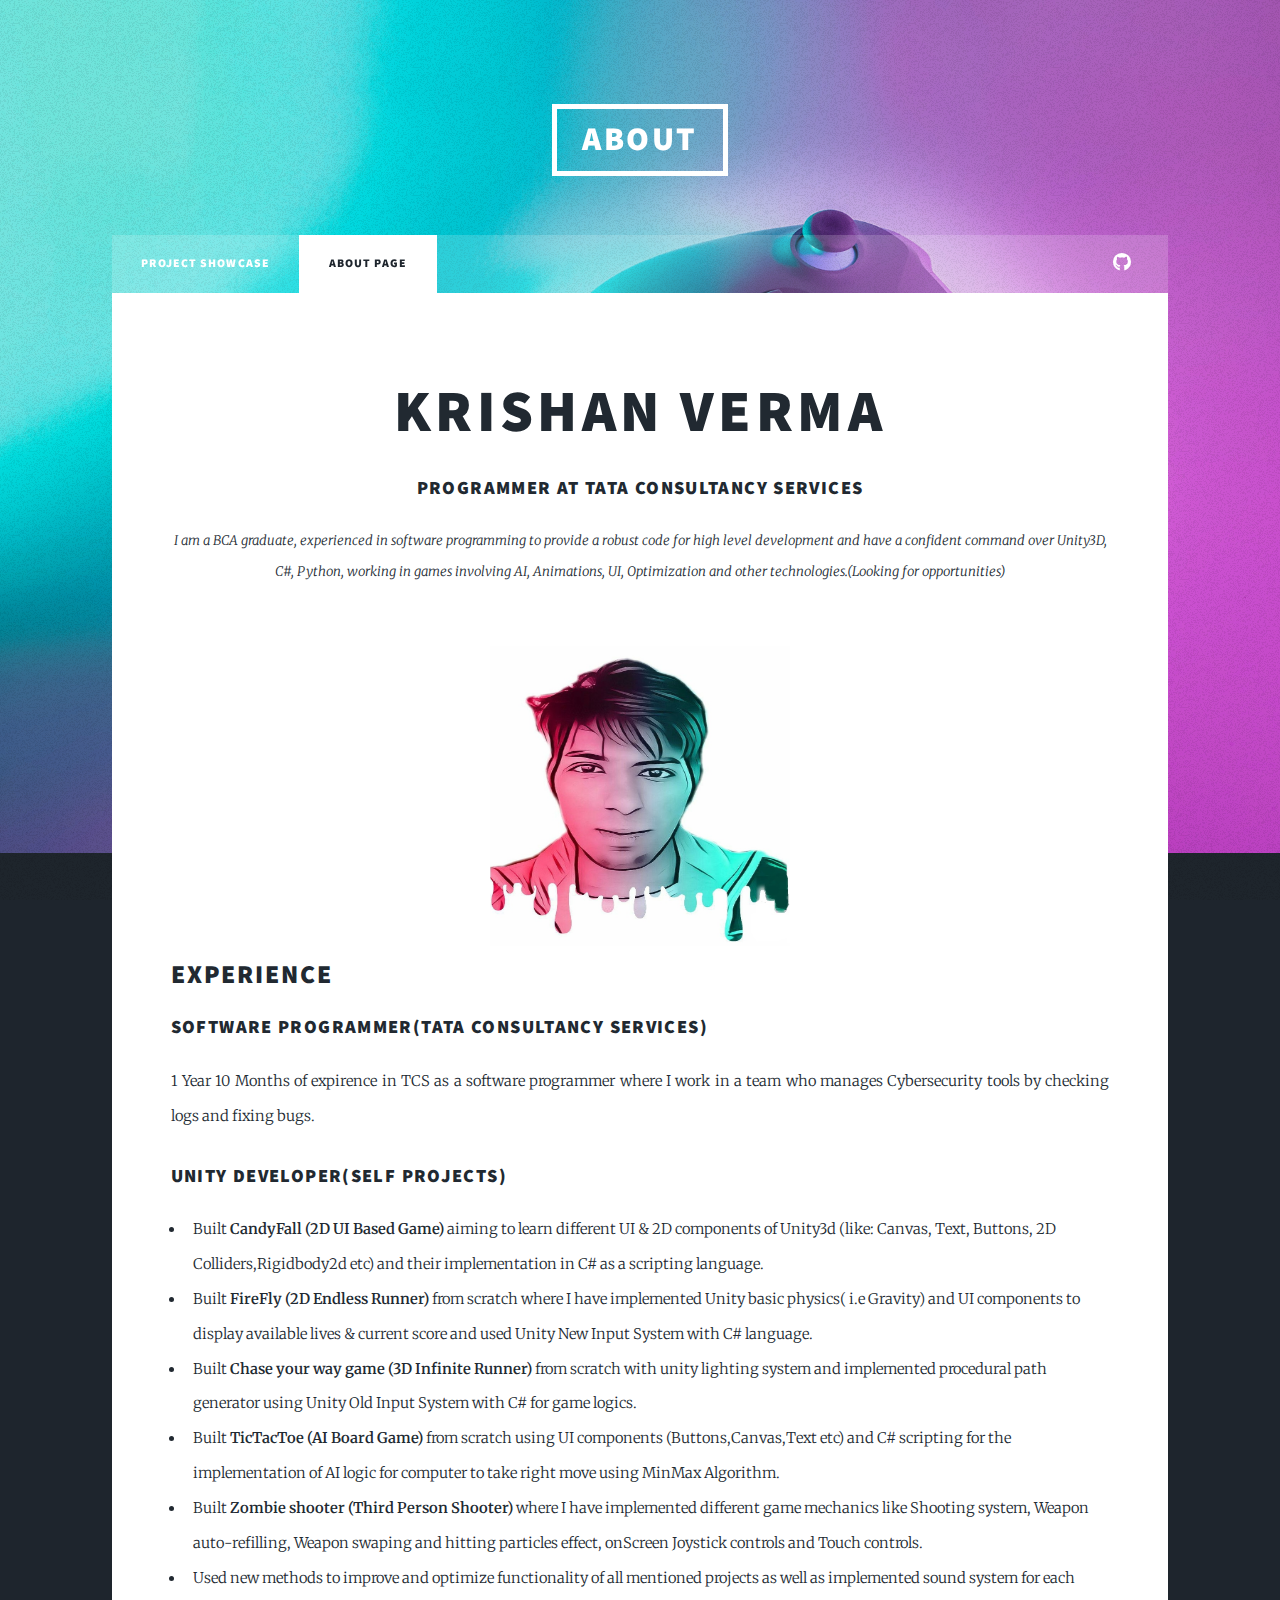
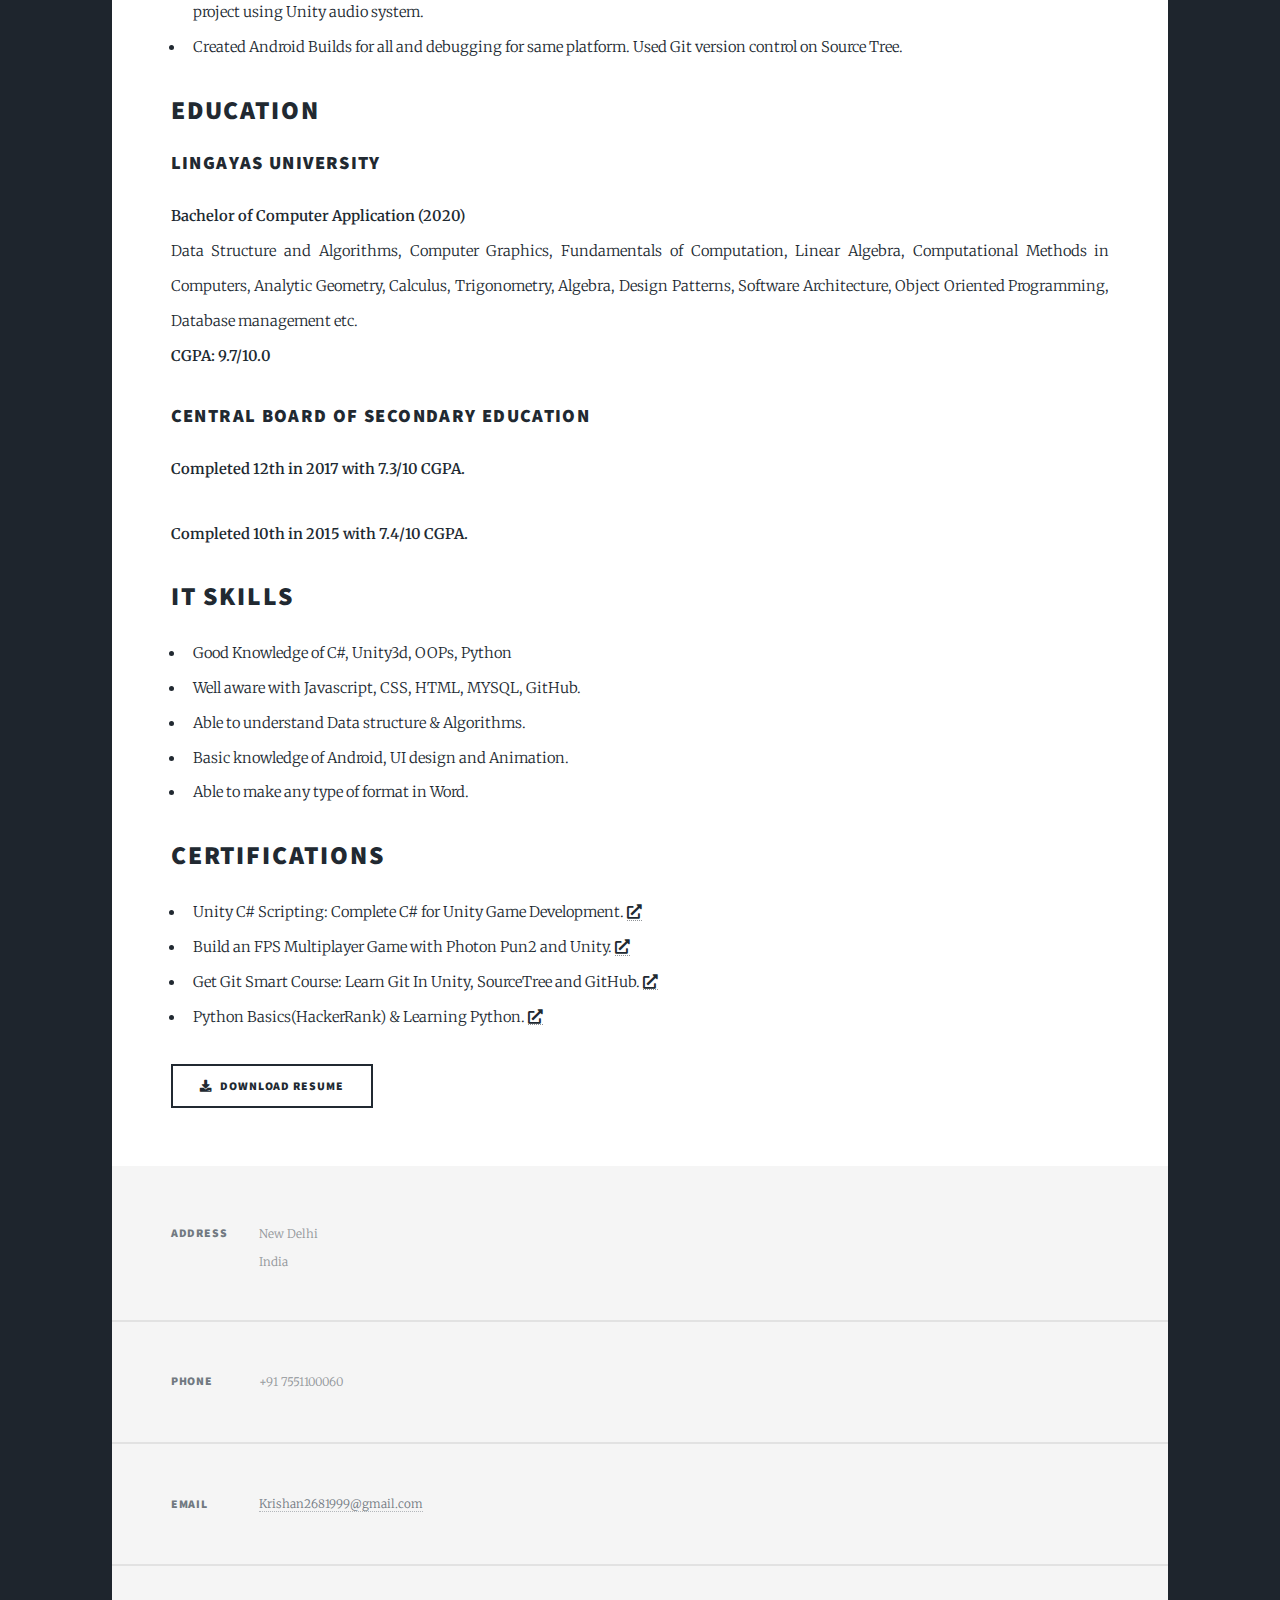
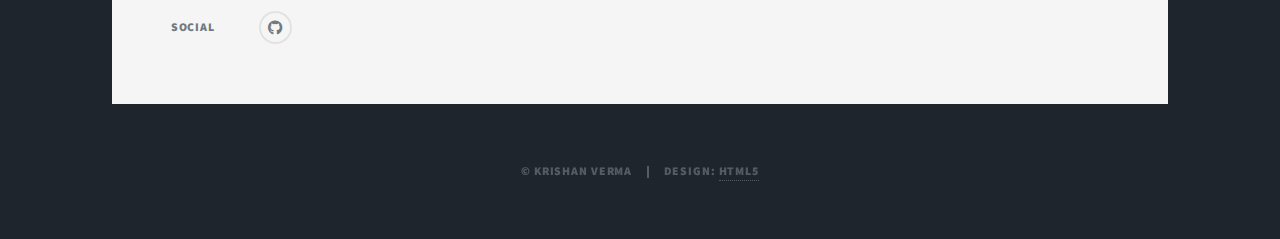
==== commit ae082f1a: "Links Updated" ====
--- a/generic.html
+++ b/generic.html
@@ -47,6 +47,9 @@
 					<h2>Experience</h2>
 					<div class="row">
 						<div class="col">
+
+							<h3>Software Programmer(Tata Consultancy Services) </h3>
+							<p>1 Year 10 Months of expirence in TCS as a software programmer where I work in a team who manages Cybersecurity tools by checking logs and fixing bugs. </p>
 
 							<h3>Unity Developer(Self Projects)</h3>
 							<ul>
@@ -99,17 +102,18 @@
 					<div class="row">
 						<div class="col">
 							<ul>
-								<li>Unity C# Scripting: Complete C# for Unity Game Development.</li>
-								<li>Build an FPS Multiplayer Game with Photon Pun2 and Unity.</li>
-								<li>Get Git Smart Course: Learn Git In Unity, SourceTree and GitHub.</li>
-								<li>Python Basics(HackerRank) & Learning Python.</li>
+								<li>Unity C# Scripting: Complete C# for Unity Game Development.  <a href="https://www.udemy.com/certificate/UC-a7414183-4376-4808-9c75-42c200471946/" class="fas fa-external-link-alt"> </a></li>
+								<li>Build an FPS Multiplayer Game with Photon Pun2 and Unity.  <a href="https://ude.my/UC-ee96f178-5ab8-4ad6-8fac-194f2e93395d/" class="fas fa-external-link-alt"> </a></li>
+								<li>Get Git Smart Course: Learn Git In Unity, SourceTree and GitHub.  <a href="https://udemy.com/certificate/UC-b2e5a1bb-d942-4571-b032-55cca65dbae8/" class="fas fa-external-link-alt"> </a></li>
+								<li>Python Basics(HackerRank) & Learning Python.  <a href="https://www.hackerrank.com/certificates/443c04a1b4e7" class="fas fa-external-link-alt"> </a></li>
 							</ul>
 
 						</div>
 					</div>
 
+					<a href="assets\Resume\Krishan_Resume.docx" class="button icon solid fa-download" download="Krishan_Verma_Resume">Download Resume</a>
+
 				</section>
-
 			</div>
 
 			<!-- Footer -->
--- a/assets/css/main.css
+++ b/assets/css/main.css
@@ -1,4 +1,4 @@
-@import url(fontawesome-all.min.css);
+ @import url(fontawesome-all.min.css);
 @import url("https://fonts.googleapis.com/css?family=Merriweather:300,700,300italic,700italic|Source+Sans+Pro:900");
 
 
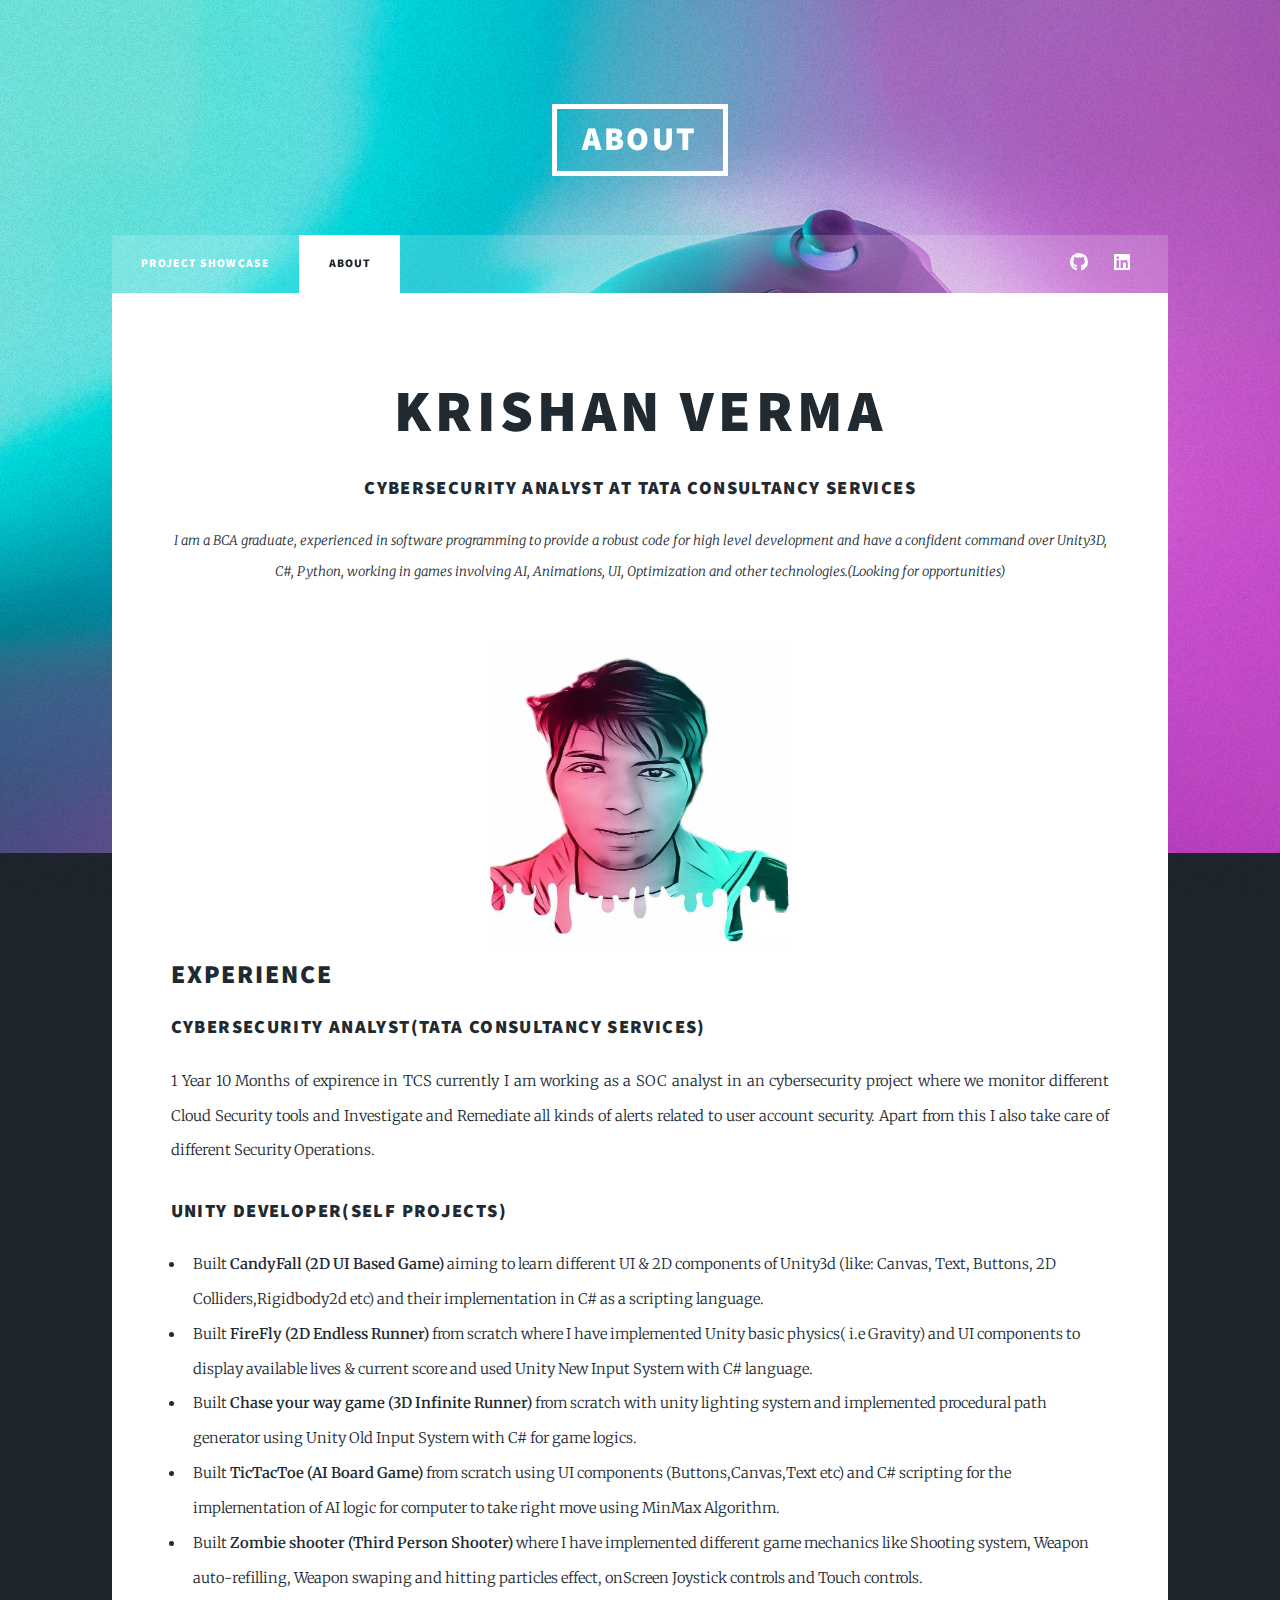
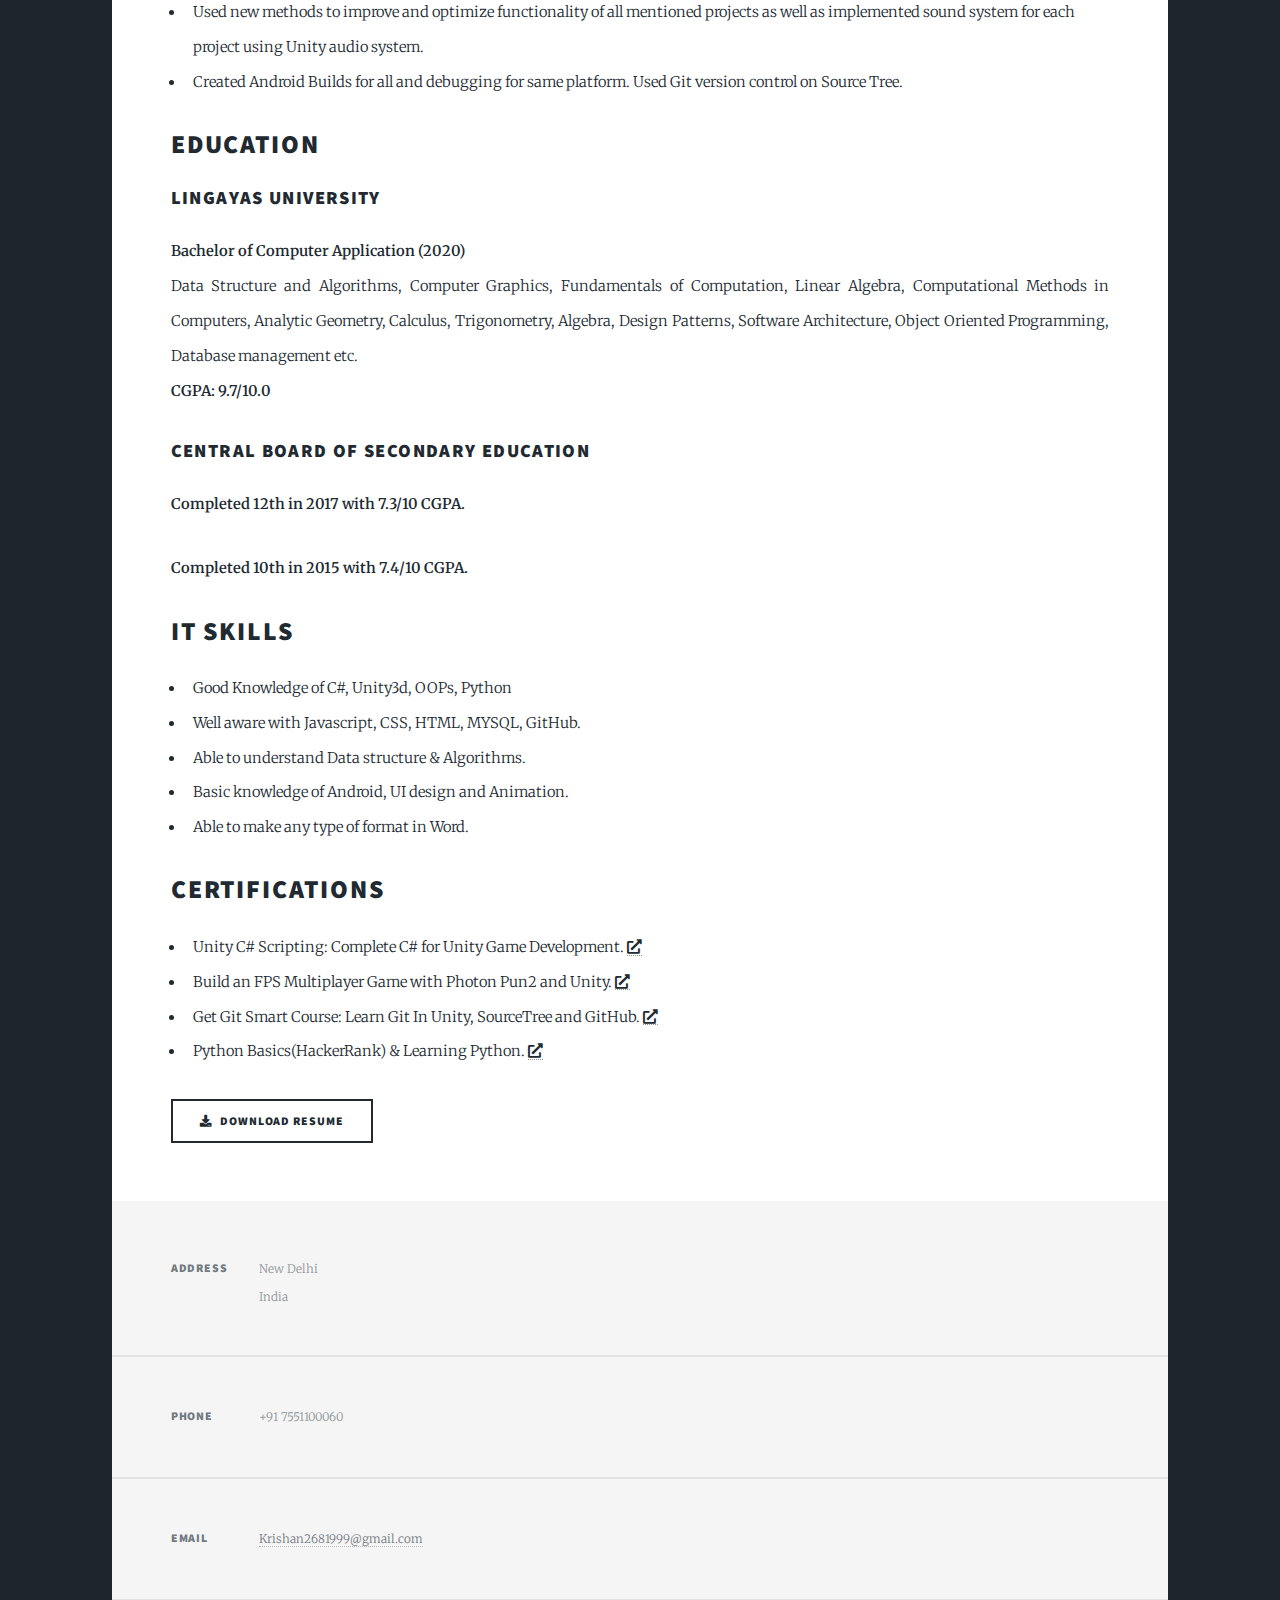
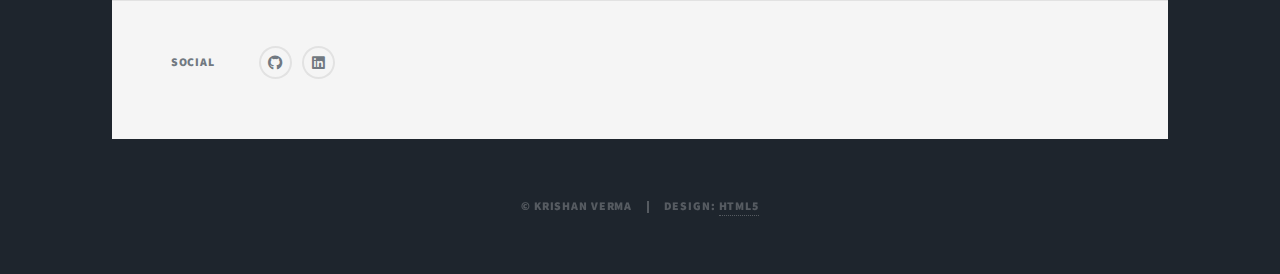
==== commit 94b9fd18: "Updated Resume" ====
--- a/generic.html
+++ b/generic.html
@@ -22,11 +22,13 @@
 			<nav id="nav">
 				<ul class="links">
 					<li><a href="index.html">Project Showcase</a></li>
-					<li class="active"><a href="generic.html">About Page</a></li>
+					<li class="active"><a href="generic.html">About</a></li>
 
 				</ul>
 				<ul class="icons">
 					<li><a href="https://github.com/Krishan-Verma" class="icon brands fa-github"><span class="label">GitHub</span></a></li>
+					<li><a href="https://www.linkedin.com/in/krishan-verma-a1274a1aa/" class="icon brands fa-linkedin"><span class="label">GitHub</span></a></li>
+
 				</ul>
 			</nav>
 
@@ -38,7 +40,8 @@
 					<header class="major">
 
 						<h1>Krishan Verma<br /></h1>
-						<h3>Programmer at Tata Consultancy Services</h3>
+						<h3>Cybersecurity Analyst at Tata Consultancy Services</h3>
+
 						<p>I am a BCA graduate, experienced in software programming to provide a robust code for high level development and have a confident command over Unity3D, C#, Python, working in games involving AI, Animations, UI, Optimization and other technologies.(Looking for opportunities)</p>
 					</header>
 					<div align="center"><img src="images/Krishan.jpg" height="300" width="300" alt="" /></div>
@@ -48,8 +51,8 @@
 					<div class="row">
 						<div class="col">
 
-							<h3>Software Programmer(Tata Consultancy Services) </h3>
-							<p>1 Year 10 Months of expirence in TCS as a software programmer where I work in a team who manages Cybersecurity tools by checking logs and fixing bugs. </p>
+							<h3>Cybersecurity Analyst(Tata Consultancy Services) </h3>
+							<p>1 Year 10 Months of expirence in TCS currently I am working as a SOC analyst in an cybersecurity project where we monitor different Cloud Security tools and Investigate and Remediate all kinds of alerts related to user account security. Apart from this I also take care of different Security Operations. </p>
 
 							<h3>Unity Developer(Self Projects)</h3>
 							<ul>
@@ -111,7 +114,7 @@
 						</div>
 					</div>
 
-					<a href="assets\Resume\Krishan_Resume.docx" class="button icon solid fa-download" download="Krishan_Verma_Resume">Download Resume</a>
+					<a href="Resume\Krishan_Resume.docx" class="button icon solid fa-download" download="Krishan_Verma_Resume">Download Resume</a>
 
 				</section>
 			</div>
@@ -137,8 +140,9 @@
 					<section>
 						<h3>Social</h3>
 						<ul class="icons alt">
+							<li><a href="https://github.com/Krishan-Verma" class="icon brands alt fa-github"><span class="label">GitHub</span></a></li>
+							<li><a href="https://www.linkedin.com/in/krishan-verma-a1274a1aa/" class="icon brands fa-linkedin"><span class="label">GitHub</span></a></li>
 
-							<li><a href="https://github.com/Krishan-Verma" class="icon brands alt fa-github"><span class="label">GitHub</span></a></li>
 						</ul>
 					</section>
 				</section>
@@ -146,7 +150,7 @@
 
 			<!-- Copyright -->
 			<div id="copyright">
-				<ul><li>&copy; Krishan Verma</li><li>Design: <a href="https://html5up.net">HTML5</a></li></ul>
+				<ul><li>&copy; Krishan Verma</li><li>Design: <a href="#">HTML5</a></li></ul>
 			</div>
 
 		</div>
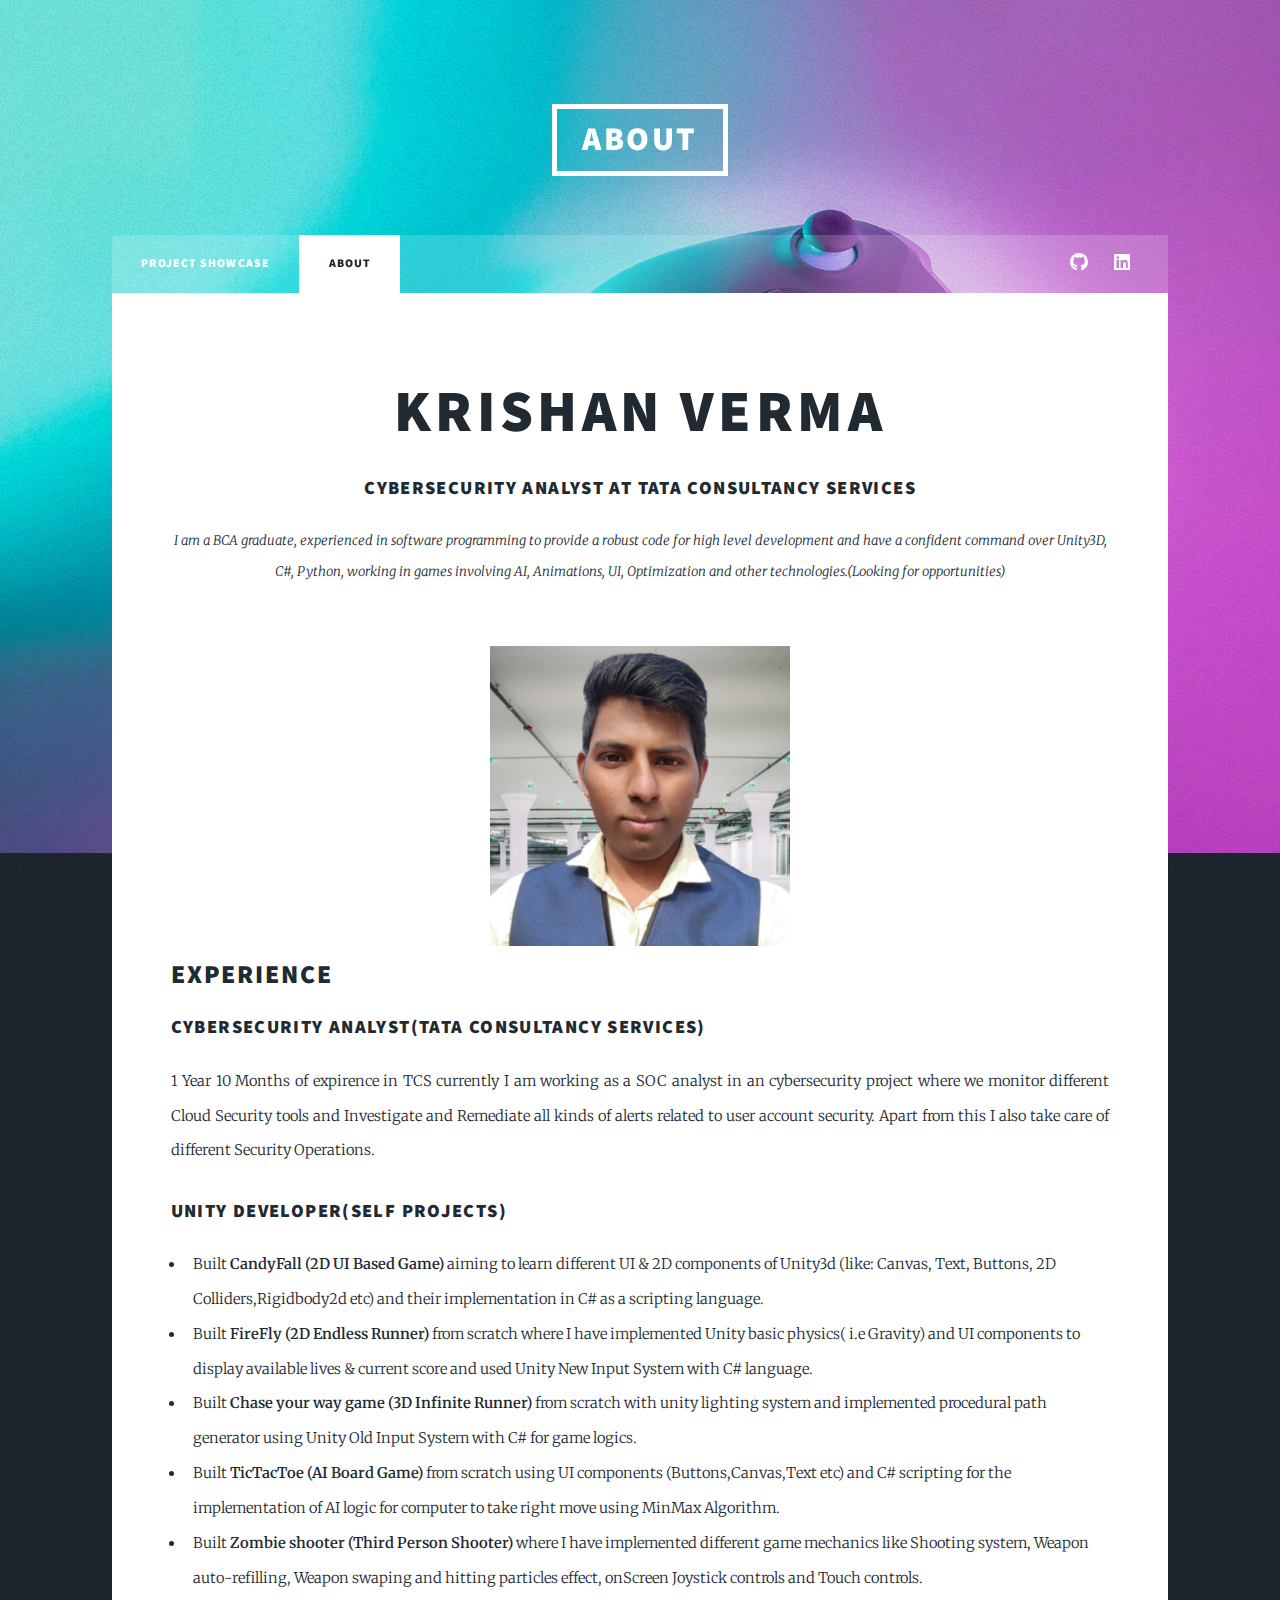
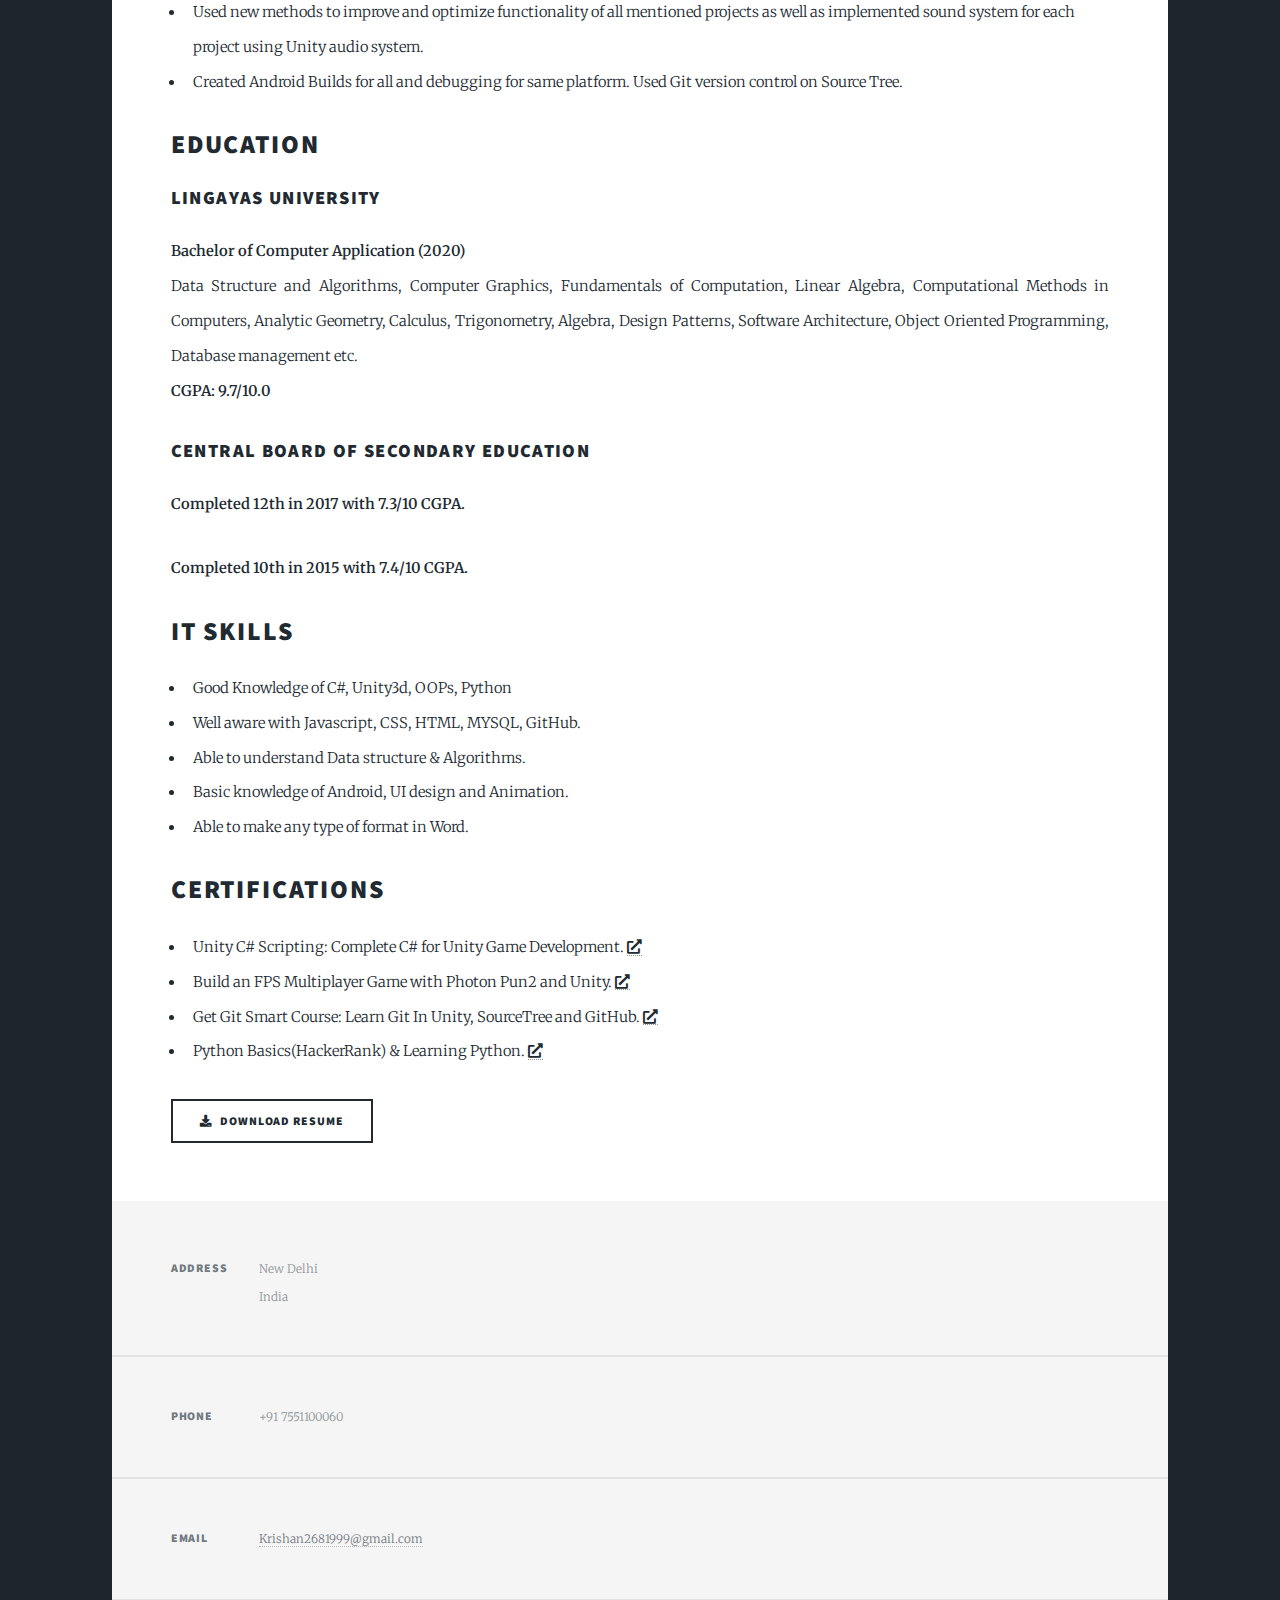
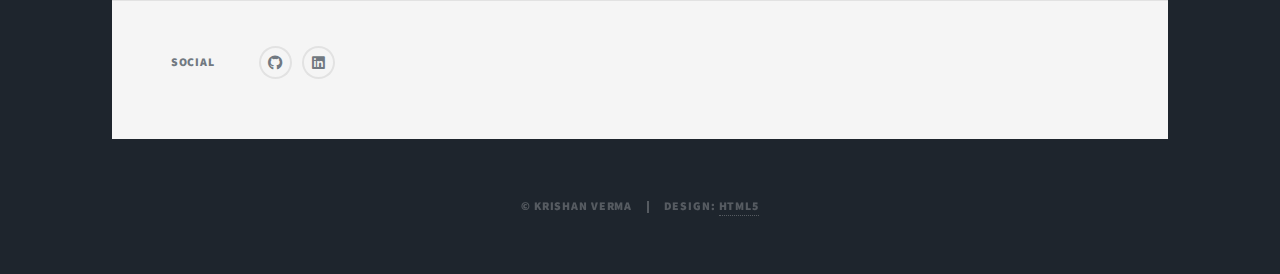
==== commit df489069: "Updated Image" ====
--- a/generic.html
+++ b/generic.html
@@ -44,7 +44,7 @@
 
 						<p>I am a BCA graduate, experienced in software programming to provide a robust code for high level development and have a confident command over Unity3D, C#, Python, working in games involving AI, Animations, UI, Optimization and other technologies.(Looking for opportunities)</p>
 					</header>
-					<div align="center"><img src="images/Krishan.jpg" height="300" width="300" alt="" /></div>
+					<div align="center"><img src="images/Krishan.png" height="300" width="300" alt="" /></div>
 
 
 					<h2>Experience</h2>
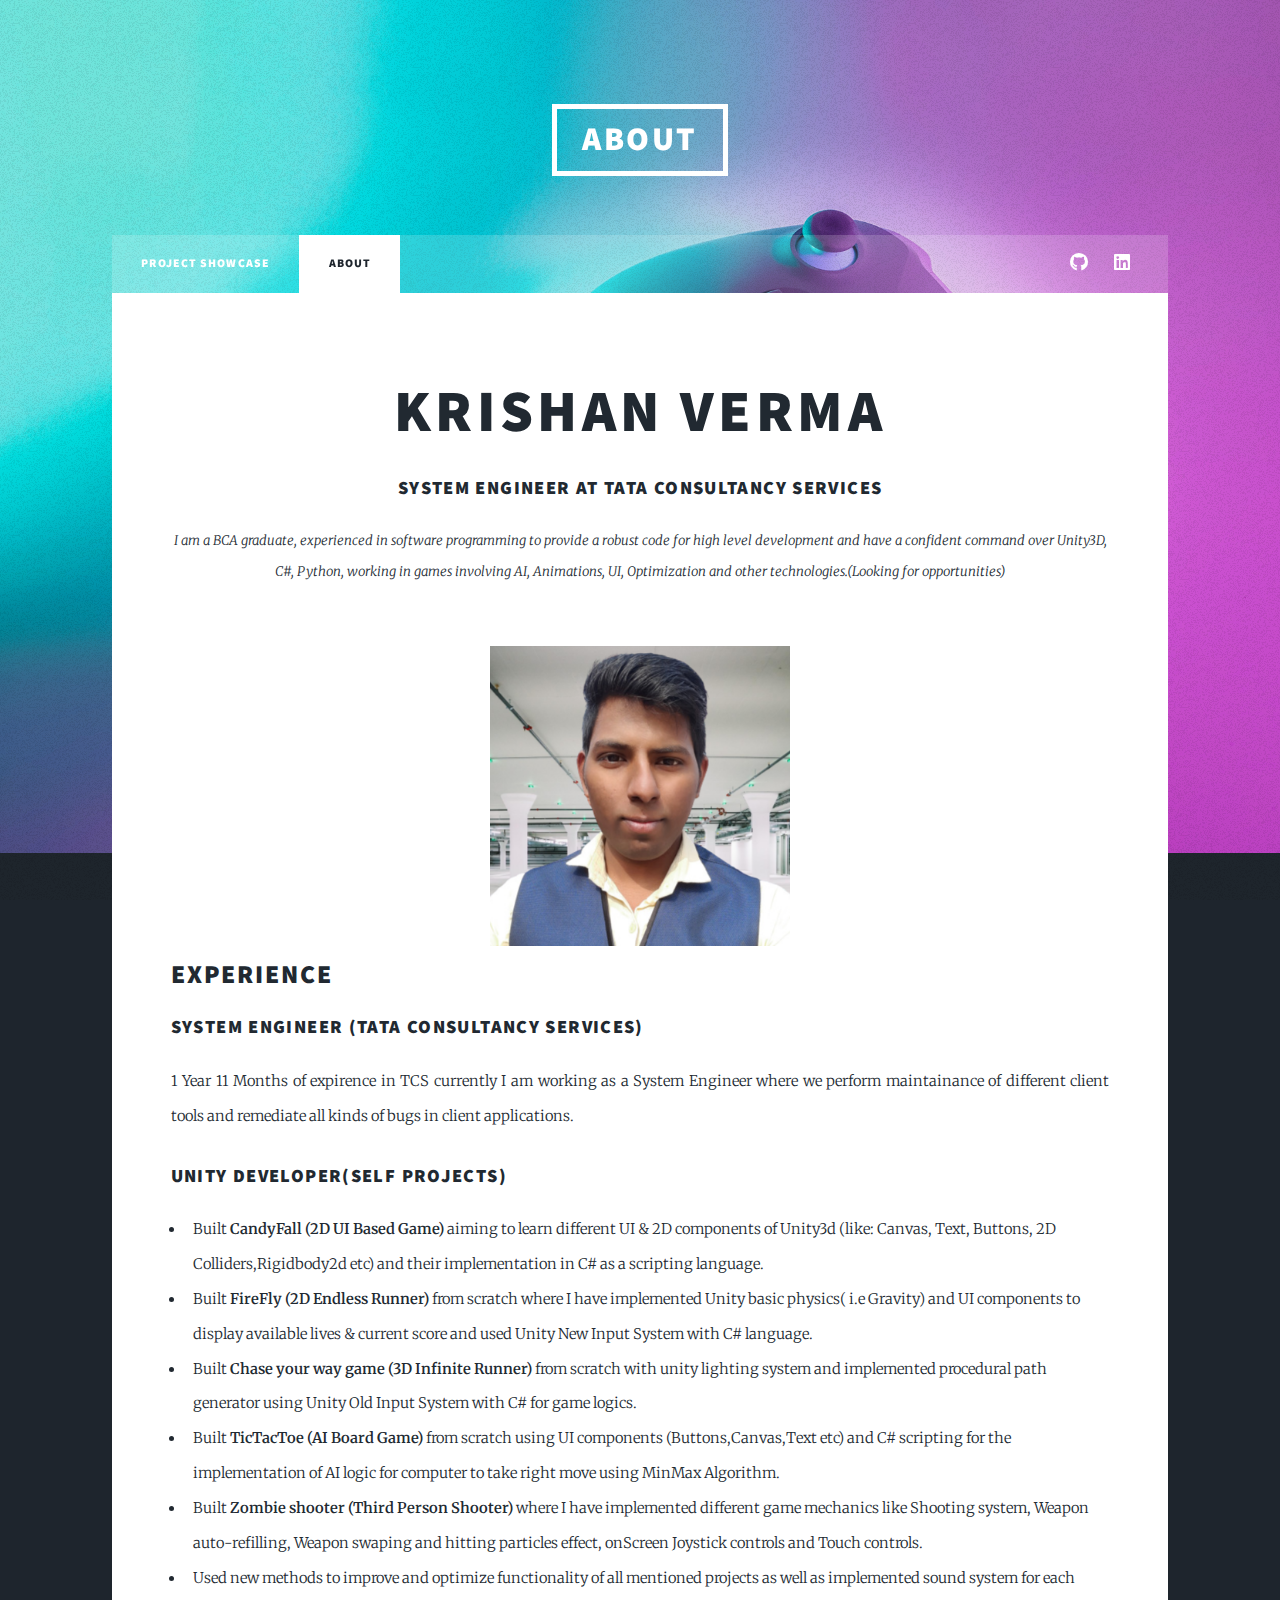
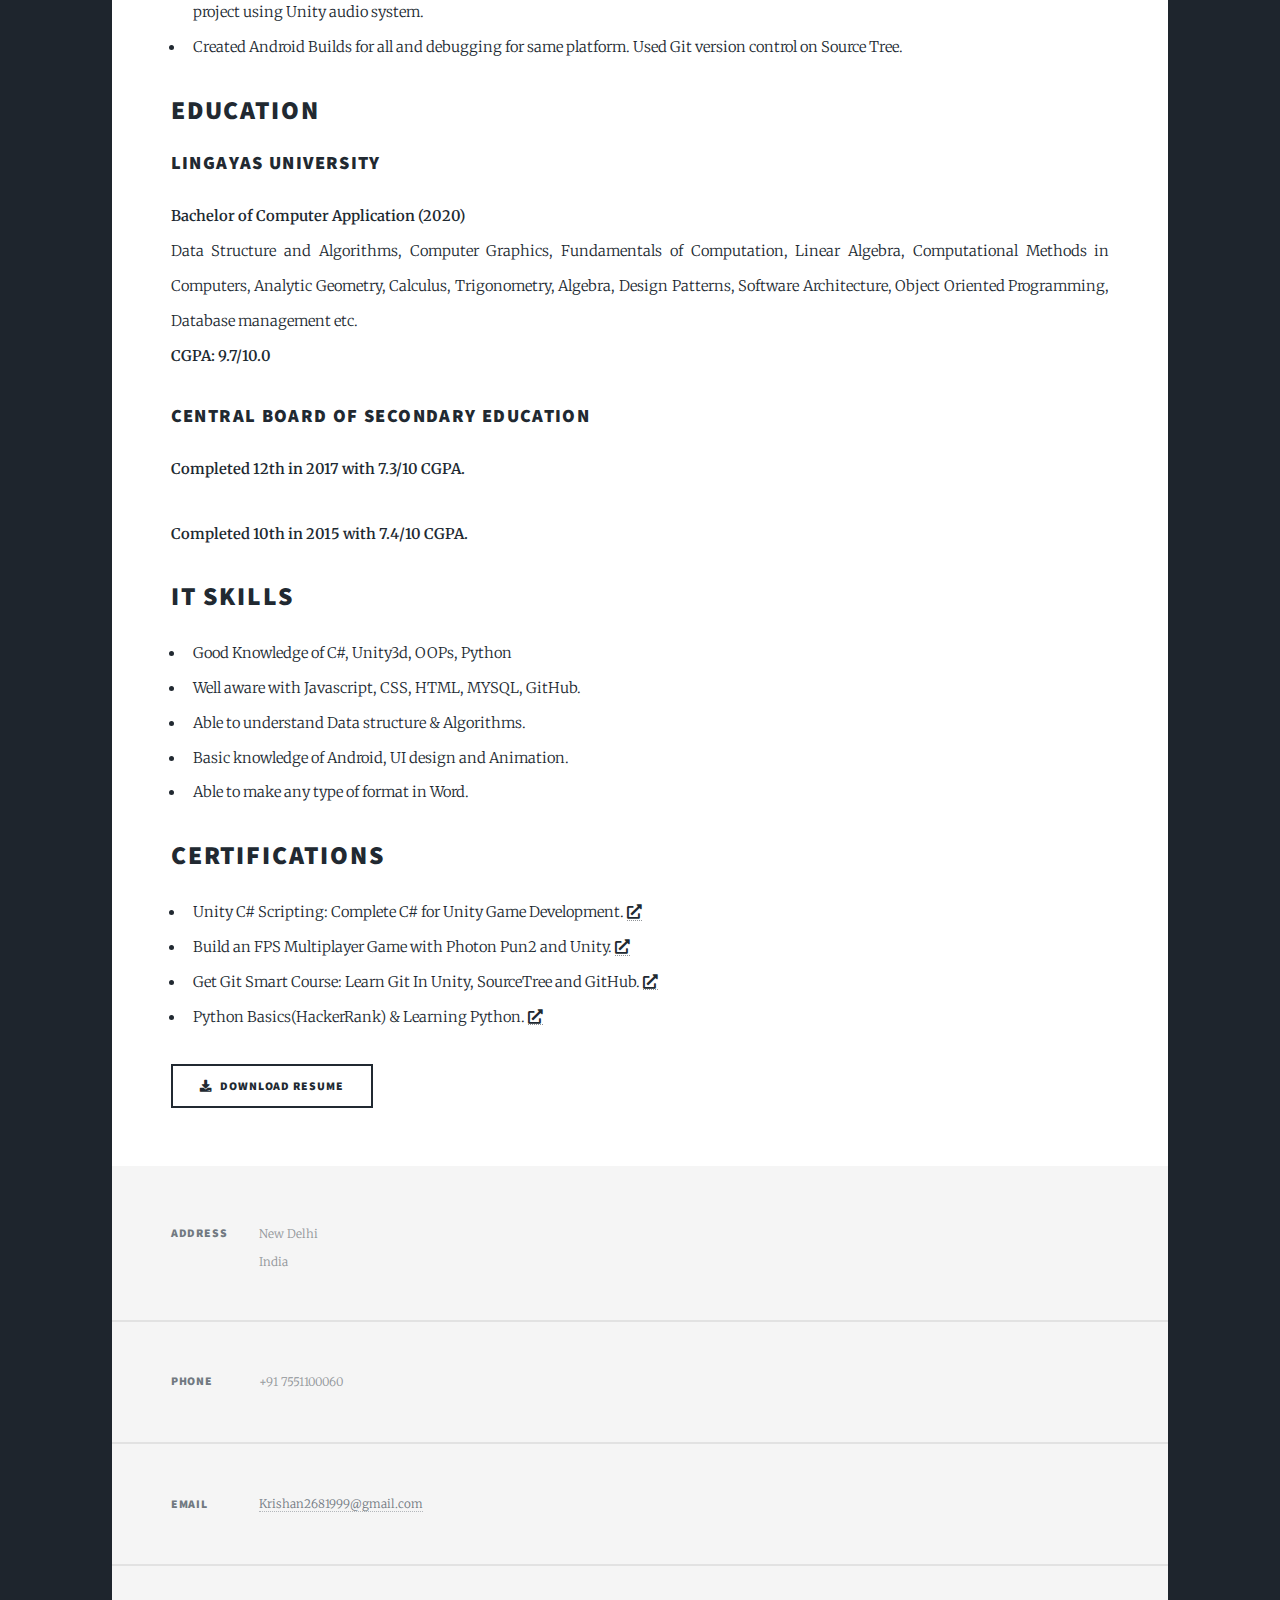
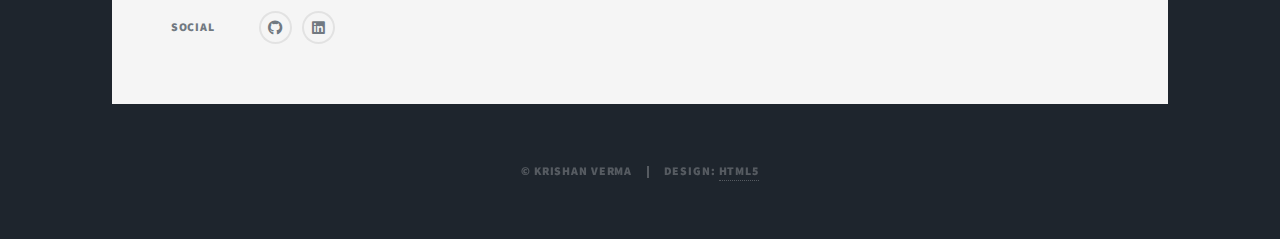
==== commit 1b336a21: "Resume update" ====
--- a/generic.html
+++ b/generic.html
@@ -40,7 +40,7 @@
 					<header class="major">
 
 						<h1>Krishan Verma<br /></h1>
-						<h3>Cybersecurity Analyst at Tata Consultancy Services</h3>
+						<h3>System Engineer at Tata Consultancy Services</h3>
 
 						<p>I am a BCA graduate, experienced in software programming to provide a robust code for high level development and have a confident command over Unity3D, C#, Python, working in games involving AI, Animations, UI, Optimization and other technologies.(Looking for opportunities)</p>
 					</header>
@@ -51,8 +51,8 @@
 					<div class="row">
 						<div class="col">
 
-							<h3>Cybersecurity Analyst(Tata Consultancy Services) </h3>
-							<p>1 Year 10 Months of expirence in TCS currently I am working as a SOC analyst in an cybersecurity project where we monitor different Cloud Security tools and Investigate and Remediate all kinds of alerts related to user account security. Apart from this I also take care of different Security Operations. </p>
+							<h3>System Engineer (Tata Consultancy Services) </h3>
+							<p>1 Year 11 Months of expirence in TCS currently I am working as a System Engineer where we perform maintainance of different client tools and remediate all kinds of bugs in client applications. </p>
 
 							<h3>Unity Developer(Self Projects)</h3>
 							<ul>
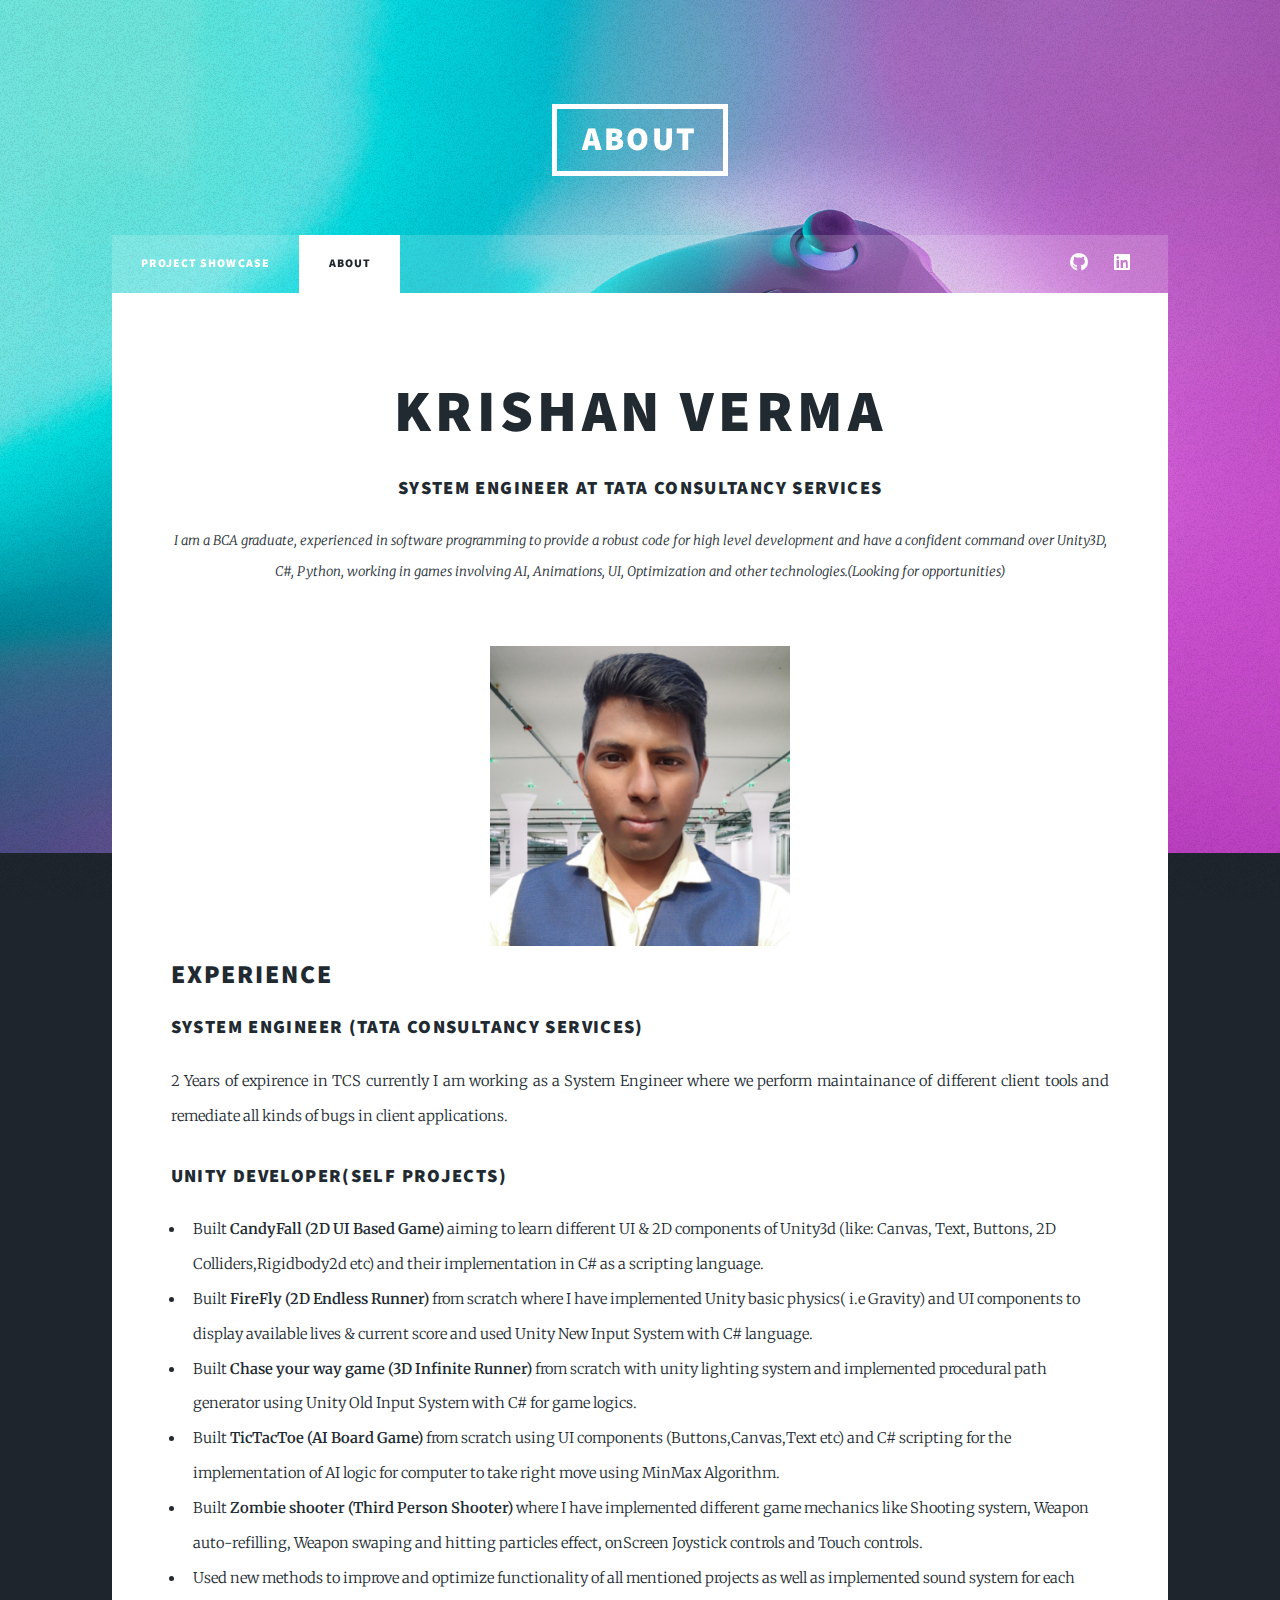
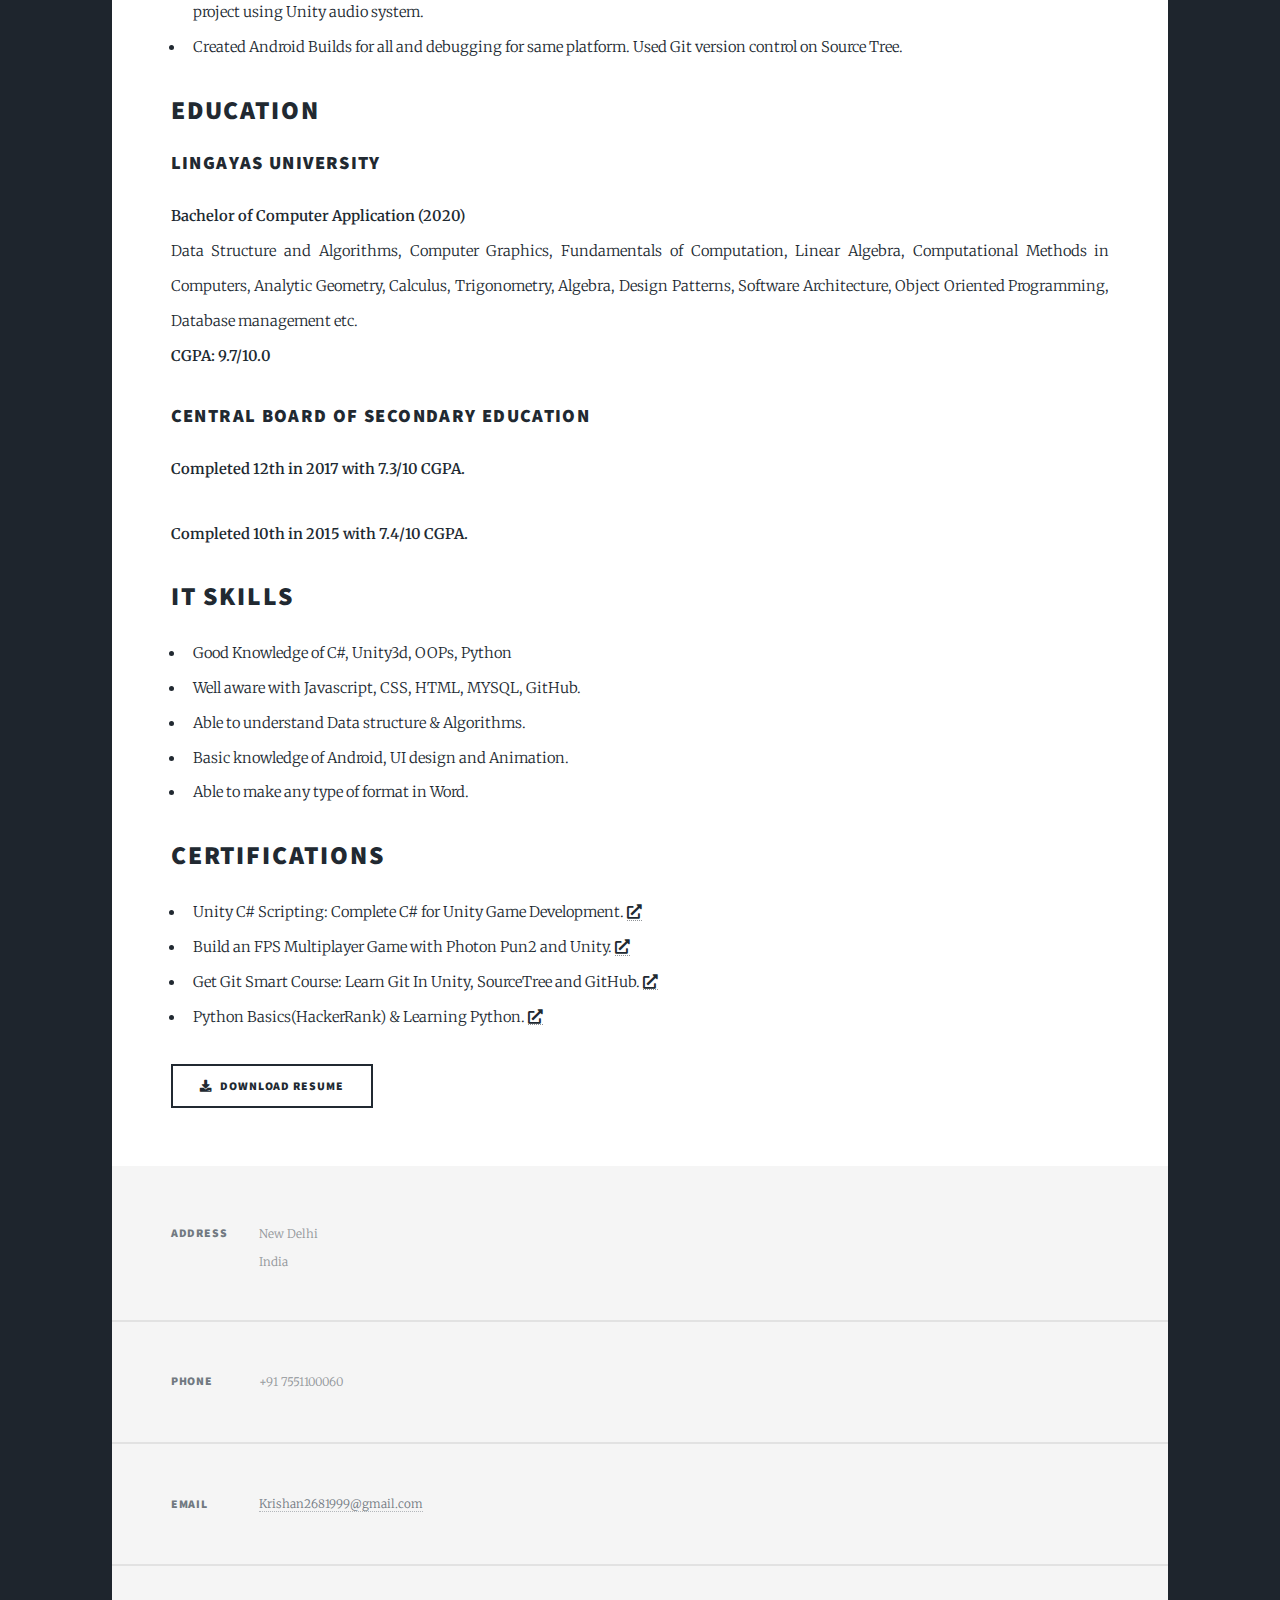
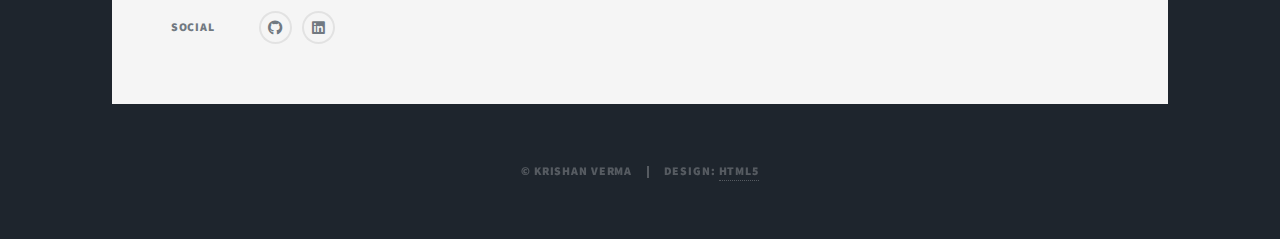
==== commit 3d46f35e: "Experience Updated" ====
--- a/generic.html
+++ b/generic.html
@@ -52,7 +52,7 @@
 						<div class="col">
 
 							<h3>System Engineer (Tata Consultancy Services) </h3>
-							<p>1 Year 11 Months of expirence in TCS currently I am working as a System Engineer where we perform maintainance of different client tools and remediate all kinds of bugs in client applications. </p>
+							<p>2 Years of expirence in TCS currently I am working as a System Engineer where we perform maintainance of different client tools and remediate all kinds of bugs in client applications. </p>
 
 							<h3>Unity Developer(Self Projects)</h3>
 							<ul>
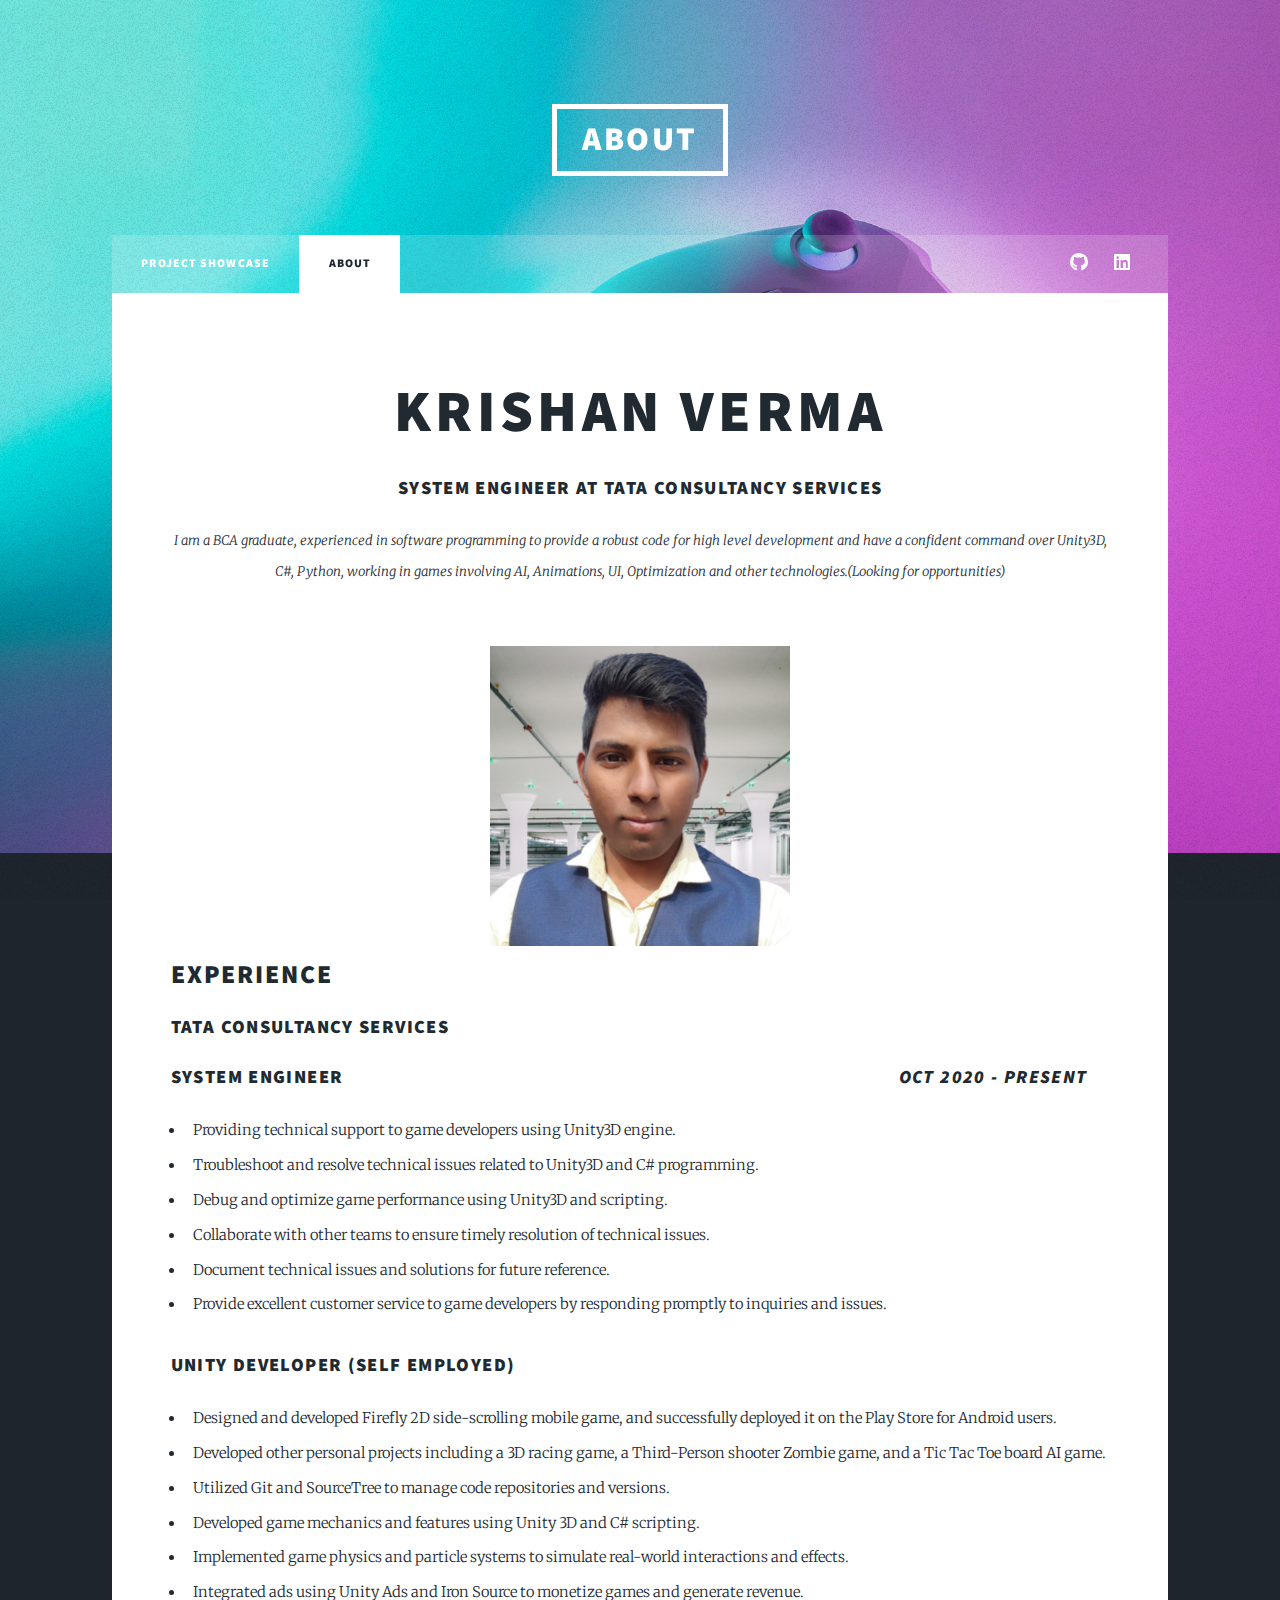
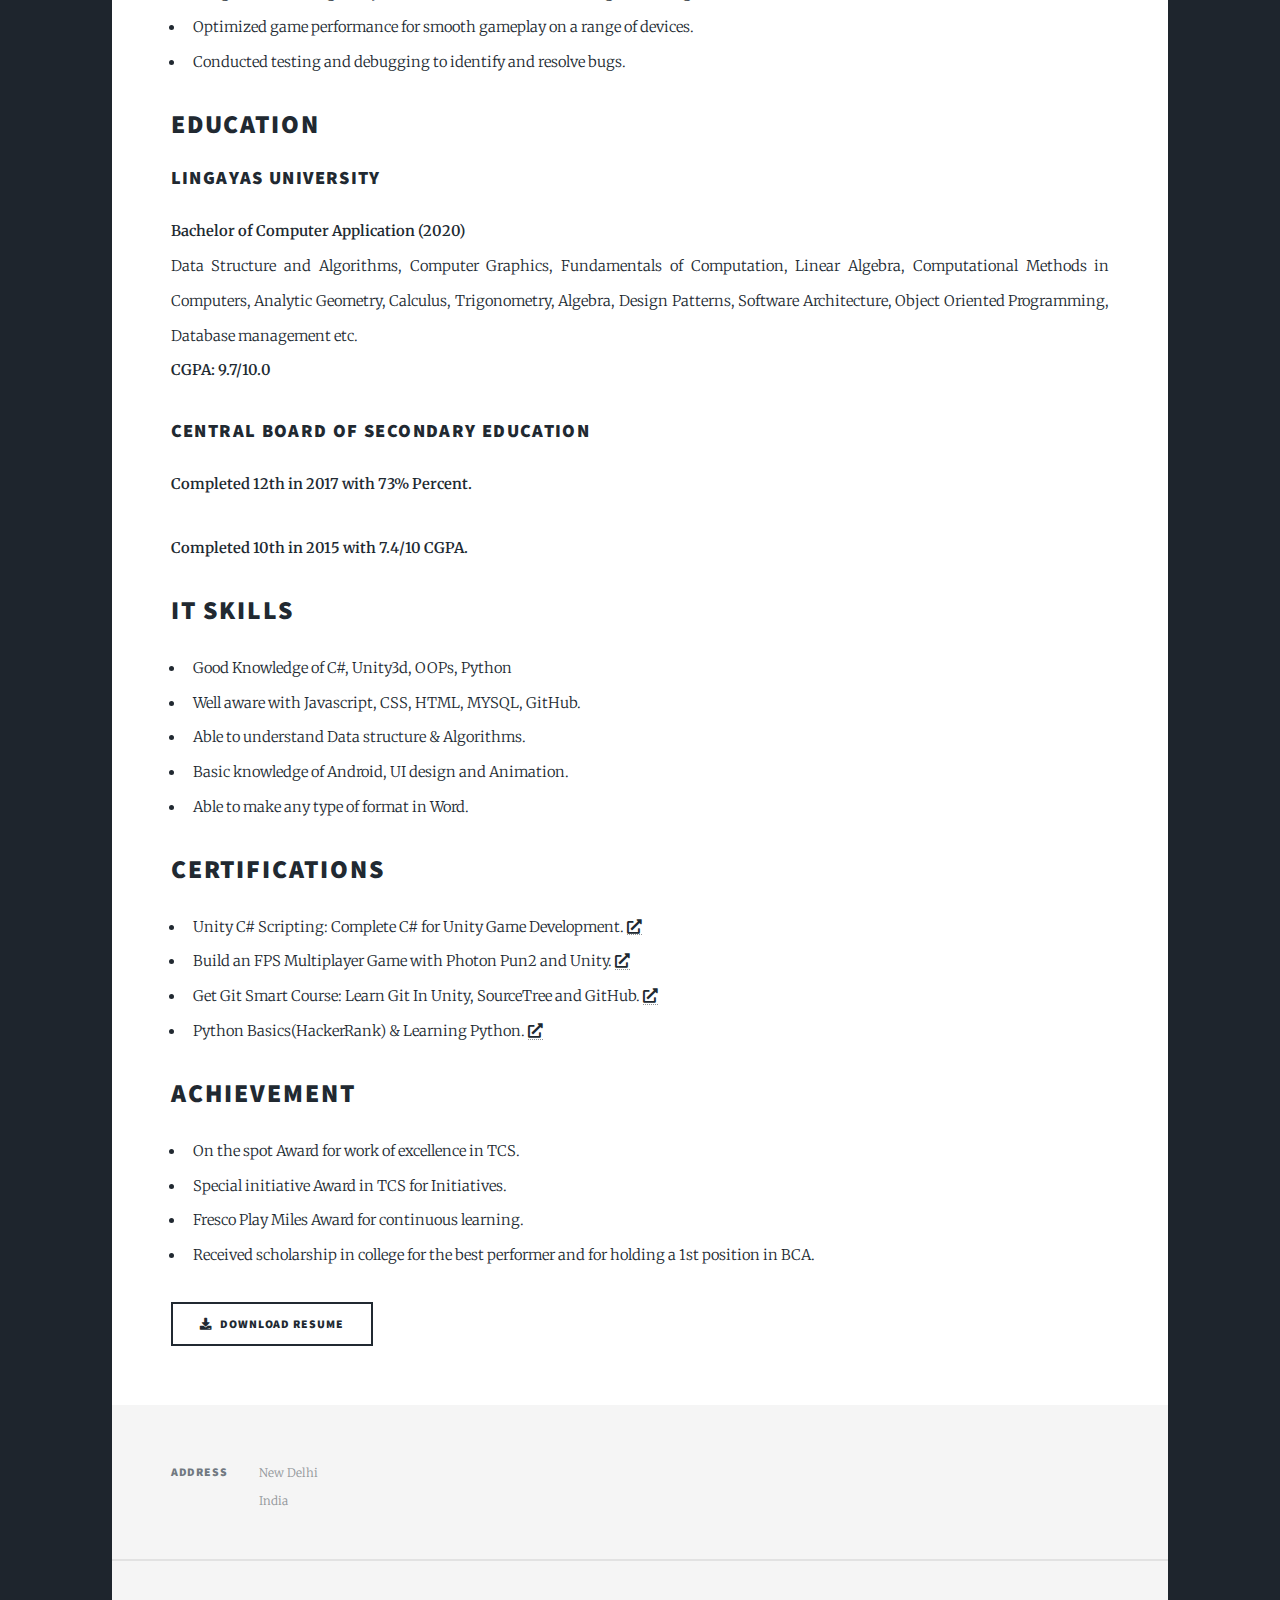
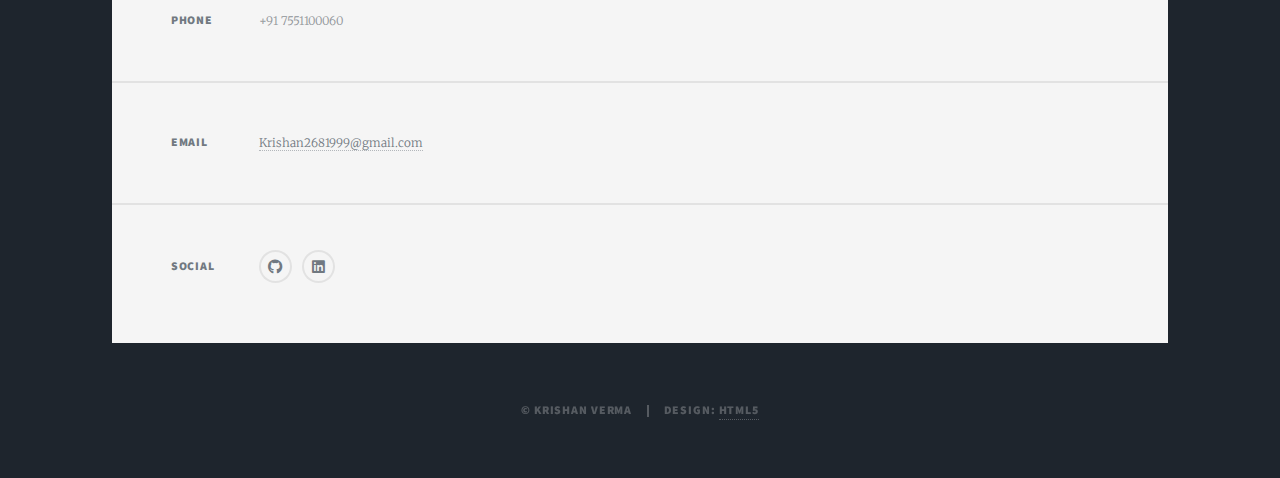
==== commit e546a7ec: "Updated Experience details" ====
--- a/generic.html
+++ b/generic.html
@@ -51,18 +51,27 @@
 					<div class="row">
 						<div class="col">
 
-							<h3>System Engineer (Tata Consultancy Services) </h3>
-							<p>2 Years of expirence in TCS currently I am working as a System Engineer where we perform maintainance of different client tools and remediate all kinds of bugs in client applications. </p>
-
-							<h3>Unity Developer(Self Projects)</h3>
+							<h3>Tata Consultancy Services</h3>
+							<span><h3>System Engineer <i style="display: inline-block; text-indent: 550px;"> Oct 2020 - Present</i></h3>
 							<ul>
-								<li>Built <b>CandyFall (2D UI Based Game)</b> aiming to learn different UI & 2D components of Unity3d (like: Canvas, Text, Buttons, 2D Colliders,Rigidbody2d etc) and their implementation in C# as a scripting language.</li>
-								<li>Built <b>FireFly (2D Endless Runner)</b> from scratch where I have implemented Unity basic physics( i.e Gravity) and UI components to display available lives & current score and used Unity New Input System with C# language.</li>
-								<li>Built <b>Chase your way game (3D Infinite Runner)</b> from scratch with unity lighting system and implemented procedural path generator using Unity Old Input System with C# for game logics. </li>
-								<li>Built <b>TicTacToe (AI Board Game)</b> from scratch using UI components (Buttons,Canvas,Text etc) and C# scripting for the implementation of AI logic for computer to take right move using MinMax Algorithm. </li>
-								<li>Built <b>Zombie shooter (Third Person Shooter)</b> where I have implemented different game mechanics like Shooting system, Weapon auto-refilling, Weapon swaping and hitting particles effect, onScreen Joystick controls and Touch controls.</li>
-								<li>Used new methods to improve and optimize functionality of all mentioned projects as well as implemented sound system for each project using Unity audio system.</li>
-								<li>Created Android Builds for all and debugging for same platform. Used Git version control on Source Tree.</li>
+								<li>Providing technical support to game developers using Unity3D engine. </li>
+								<li>Troubleshoot and resolve technical issues related to Unity3D and C# programming. </li>
+								<li>Debug and optimize game performance using Unity3D and scripting. </li>
+								<li>Collaborate with other teams to ensure timely resolution of technical issues. </li>
+								<li>Document technical issues and solutions for future reference. </li>
+								<li>Provide excellent customer service to game developers by responding promptly to inquiries and issues. </li>
+							</ul>
+				
+							<h3>Unity Developer (Self Employed)</h3>
+							<ul>
+								<li>Designed and developed Firefly 2D side-scrolling mobile game, and successfully deployed it on the Play Store for Android users.</li>
+								<li>Developed other personal projects including a 3D racing game, a Third-Person shooter Zombie game, and a Tic Tac Toe board AI game.</li>
+								<li>Utilized Git and SourceTree to manage code repositories and versions.</li>
+								<li>Developed game mechanics and features using Unity 3D and C# scripting.</li>
+								<li>Implemented game physics and particle systems to simulate real-world interactions and effects.</li>
+								<li>Integrated ads using Unity Ads and Iron Source to monetize games and generate revenue.</li>
+								<li>Optimized game performance for smooth gameplay on a range of devices.</li>
+								<li>Conducted testing and debugging to identify and resolve bugs.</li>
 							</ul>
 
 						</div>
@@ -81,7 +90,7 @@
 							</p>
 
 							<h3>Central Board of Secondary Education</h3>
-							<p><b>Completed 12th in 2017 with 7.3/10 CGPA.</b></p>
+							<p><b>Completed 12th in 2017 with 73% Percent.</b></p>
 							<p><b>Completed 10th in 2015 with 7.4/10 CGPA.</b></p>
 
 						</div>
@@ -114,7 +123,20 @@
 						</div>
 					</div>
 
-					<a href="Resume\Krishan_Resume.docx" class="button icon solid fa-download" download="Krishan_Verma_Resume">Download Resume</a>
+					<h2>Achievement</h2>
+					<div class="row">
+						<div class="col">
+							<ul>
+								<li>On the spot Award for work of excellence in TCS.</li>
+								<li>Special initiative Award in TCS for Initiatives.</li>
+								<li>Fresco Play Miles Award for continuous learning.</li>
+								<li>Received scholarship in college for the best performer and for holding a 1st position in BCA.</li>
+							</ul>
+
+						</div>
+					</div>
+
+					<a href="Resume\Krishan_Resume.pdf" class="button icon solid fa-download" download="Krishan_Verma_Resume">Download Resume</a>
 
 				</section>
 			</div>
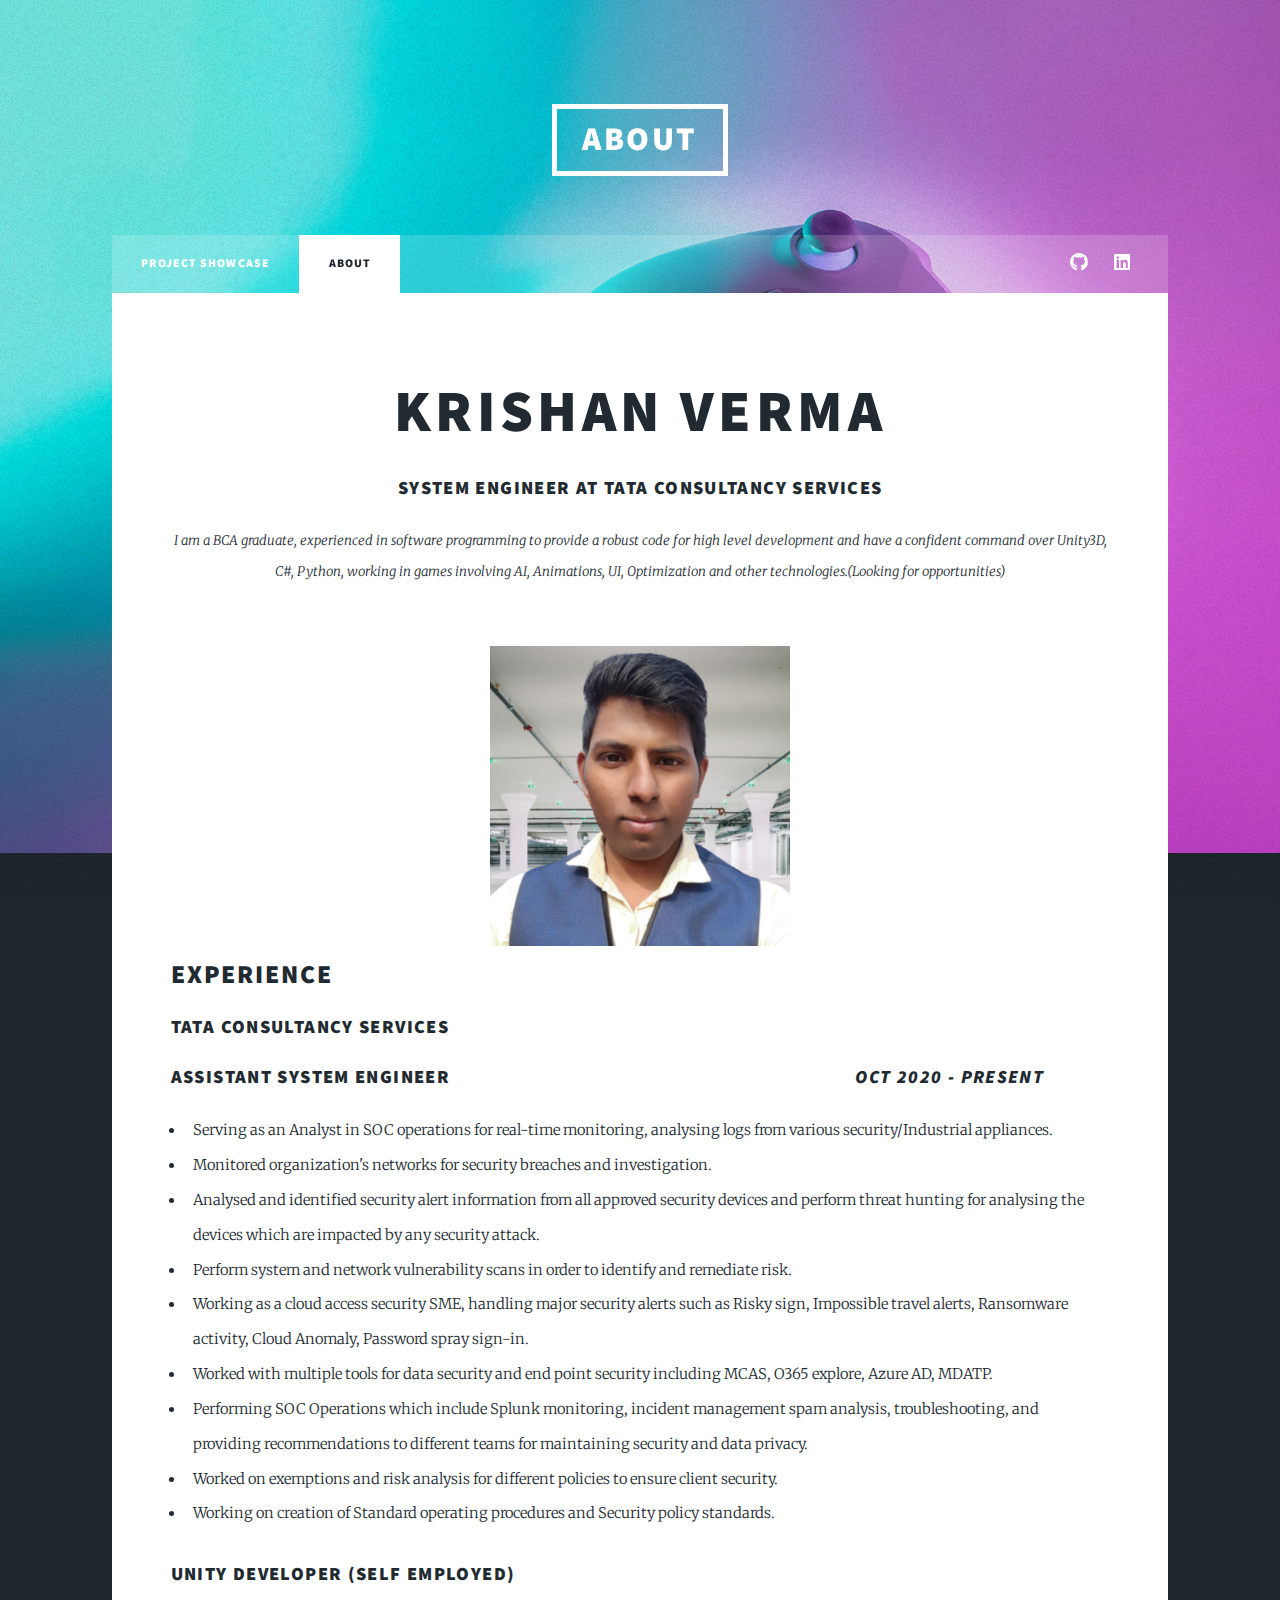
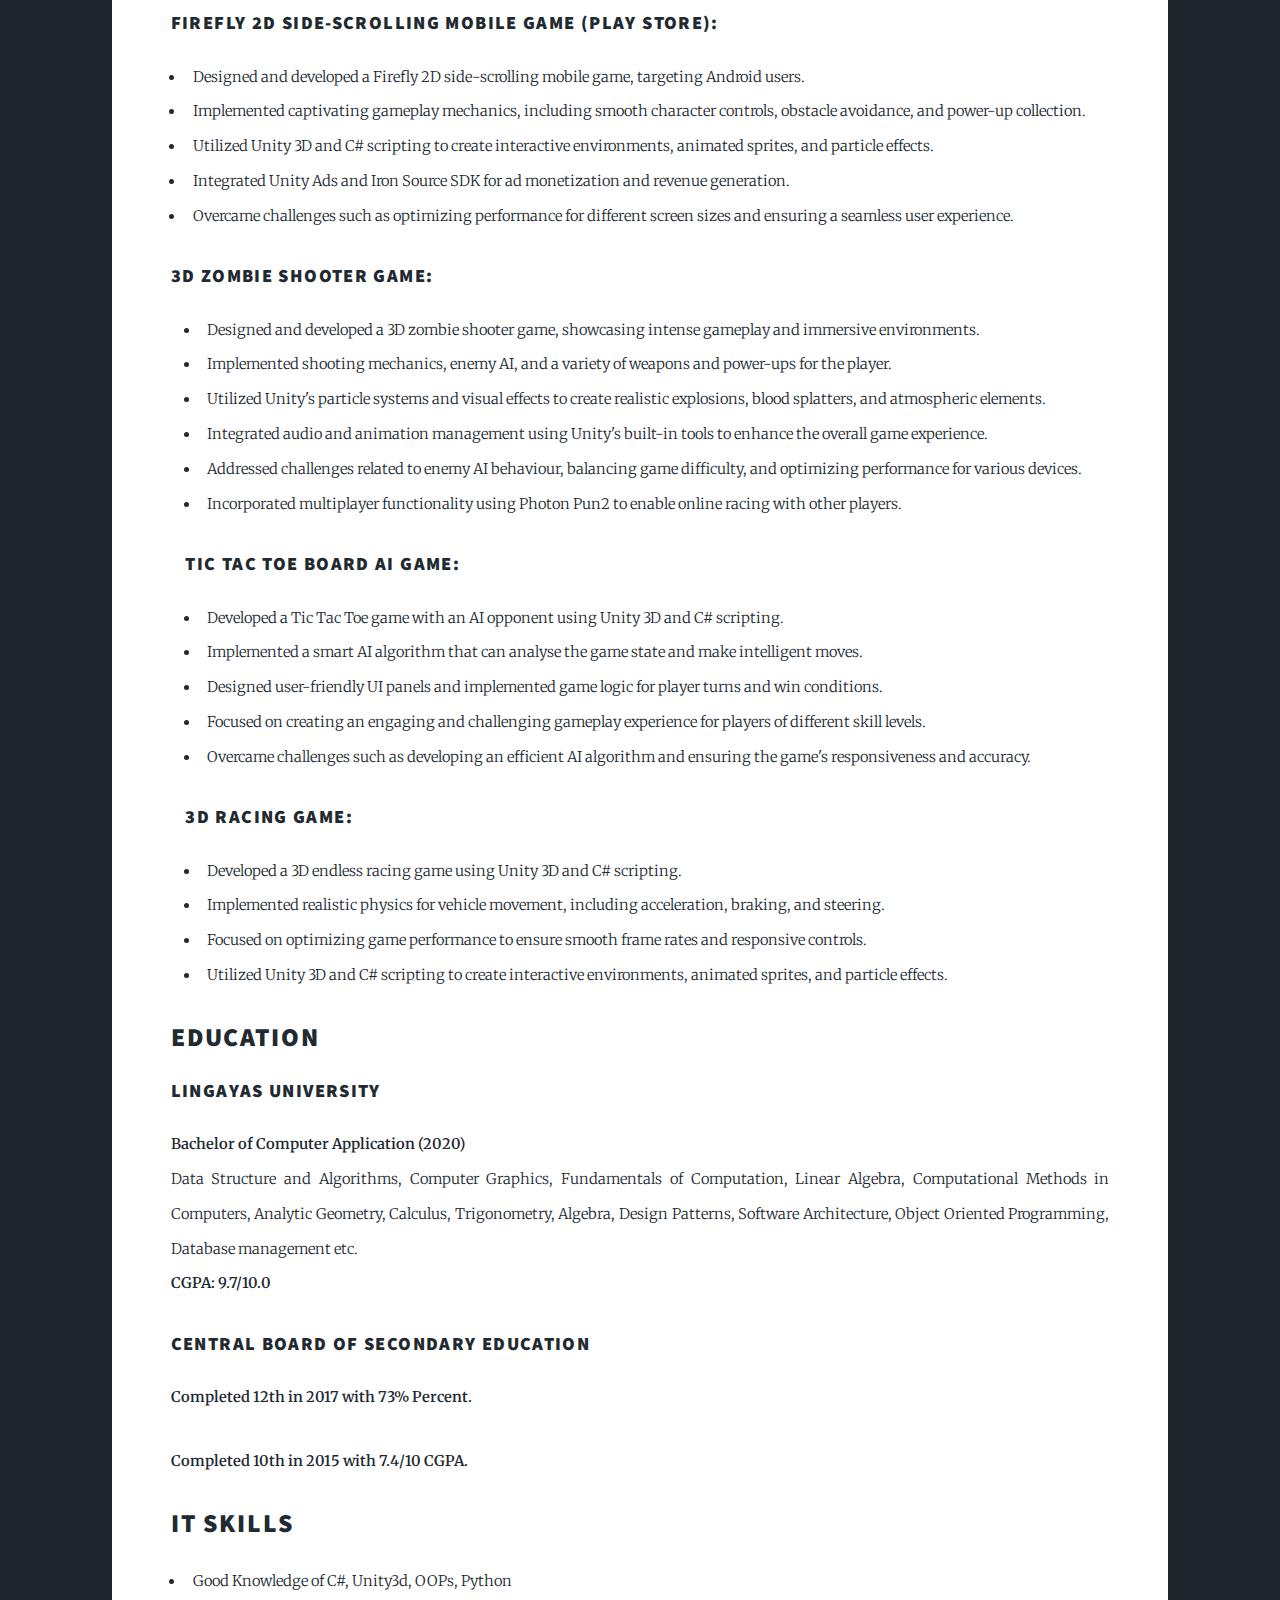
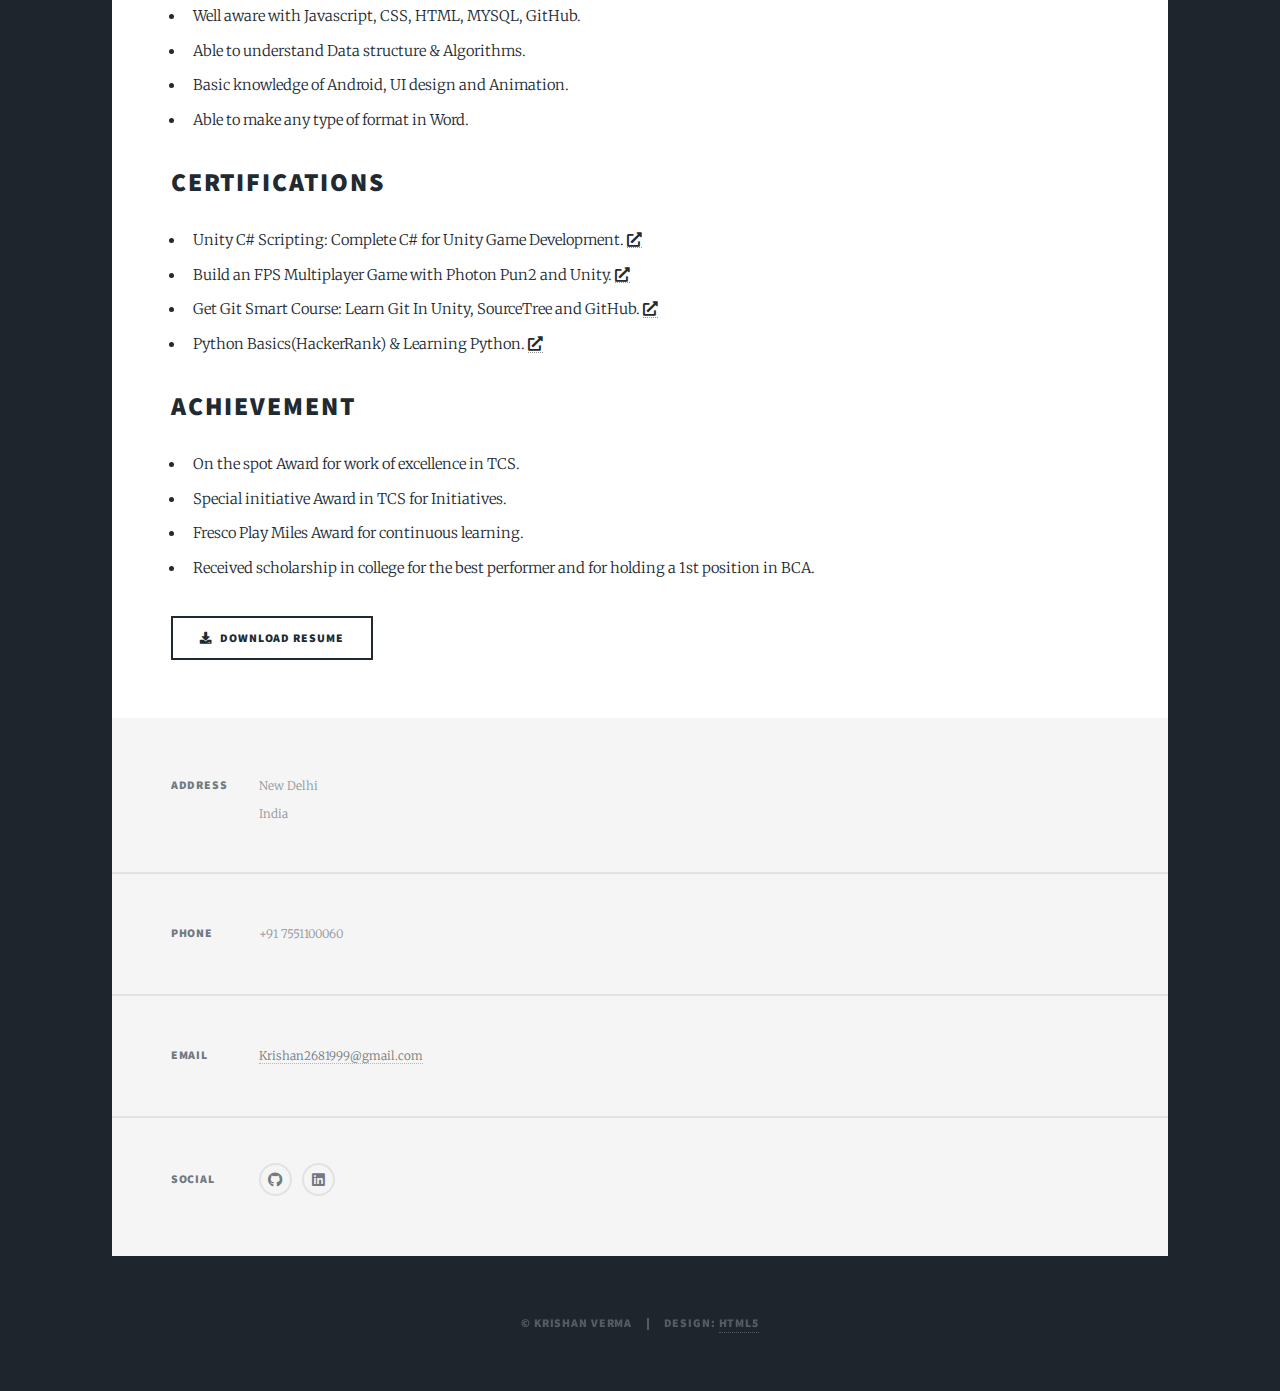
==== commit 865ed6c5: "Project Details Updated." ====
--- a/generic.html
+++ b/generic.html
@@ -52,26 +52,55 @@
 						<div class="col">
 
 							<h3>Tata Consultancy Services</h3>
-							<span><h3>System Engineer <i style="display: inline-block; text-indent: 550px;"> Oct 2020 - Present</i></h3>
-							<ul>
-								<li>Providing technical support to game developers using Unity3D engine. </li>
-								<li>Troubleshoot and resolve technical issues related to Unity3D and C# programming. </li>
-								<li>Debug and optimize game performance using Unity3D and scripting. </li>
-								<li>Collaborate with other teams to ensure timely resolution of technical issues. </li>
-								<li>Document technical issues and solutions for future reference. </li>
-								<li>Provide excellent customer service to game developers by responding promptly to inquiries and issues. </li>
+							<span><h3>Assistant System Engineer <i style="display: inline-block; text-indent: 400px;"> Oct 2020 - Present</i></h3>
+							<ul>
+								<li>Serving as an Analyst in SOC operations for real-time monitoring, analysing logs from various security/Industrial appliances.</li>
+								<li>Monitored organization's networks for security breaches and investigation.</li>
+								<li>Analysed and identified security alert information from all approved security devices and perform threat hunting for analysing the devices which are impacted by any security attack.</li>
+								<li>Perform system and network vulnerability scans in order to identify and remediate risk.</li>
+								<li>Working as a cloud access security SME, handling major security alerts such as Risky sign, Impossible travel alerts, Ransomware activity, Cloud Anomaly, Password spray sign-in.</li>
+								<li>Worked with multiple tools for data security and end point security including MCAS, O365 explore, Azure AD, MDATP.</li>
+								<li>Performing SOC Operations which include Splunk monitoring, incident management spam analysis, troubleshooting, and providing recommendations to different teams for maintaining security and data privacy.</li>
+								<li>Worked on exemptions and risk analysis for different policies to ensure client security.</li>
+								<li>Working on creation of Standard operating procedures and Security policy standards.</li>
+
 							</ul>
 				
 							<h3>Unity Developer (Self Employed)</h3>
-							<ul>
-								<li>Designed and developed Firefly 2D side-scrolling mobile game, and successfully deployed it on the Play Store for Android users.</li>
-								<li>Developed other personal projects including a 3D racing game, a Third-Person shooter Zombie game, and a Tic Tac Toe board AI game.</li>
-								<li>Utilized Git and SourceTree to manage code repositories and versions.</li>
-								<li>Developed game mechanics and features using Unity 3D and C# scripting.</li>
-								<li>Implemented game physics and particle systems to simulate real-world interactions and effects.</li>
-								<li>Integrated ads using Unity Ads and Iron Source to monetize games and generate revenue.</li>
-								<li>Optimized game performance for smooth gameplay on a range of devices.</li>
-								<li>Conducted testing and debugging to identify and resolve bugs.</li>
+							<h3> Firefly 2D Side-Scrolling Mobile Game (Play Store):</h3> 
+							<ul>
+							<li>Designed and developed a Firefly 2D side-scrolling mobile game, targeting Android users.</li>
+							<li>Implemented captivating gameplay mechanics, including smooth character controls, obstacle avoidance, and power-up collection.</li>
+							<li>Utilized Unity 3D and C# scripting to create interactive environments, animated sprites, and particle effects.</li>
+							<li>Integrated Unity Ads and Iron Source SDK for ad monetization and revenue generation.</li>
+							<li>Overcame challenges such as optimizing performance for different screen sizes and ensuring a seamless user experience.</li>
+							</ul> 
+
+							<h3> 3D Zombie Shooter Game:</h3> <ul>
+							<ul>
+							<li>Designed and developed a 3D zombie shooter game, showcasing intense gameplay and immersive environments.</li>
+							<li>Implemented shooting mechanics, enemy AI, and a variety of weapons and power-ups for the player.</li>
+							<li>Utilized Unity's particle systems and visual effects to create realistic explosions, blood splatters, and atmospheric elements.</li>
+							<li>Integrated audio and animation management using Unity's built-in tools to enhance the overall game experience.</li>
+							<li>Addressed challenges related to enemy AI behaviour, balancing game difficulty, and optimizing performance for various devices.</li>
+							<li>Incorporated multiplayer functionality using Photon Pun2 to enable online racing with other players.</li>
+							</ul> 
+
+							<h3> Tic Tac Toe Board AI Game:</h3> 
+							<ul>
+							<li>Developed a Tic Tac Toe game with an AI opponent using Unity 3D and C# scripting.</li>
+							<li>Implemented a smart AI algorithm that can analyse the game state and make intelligent moves.</li>
+							<li>Designed user-friendly UI panels and implemented game logic for player turns and win conditions.</li>
+							<li>Focused on creating an engaging and challenging gameplay experience for players of different skill levels.</li>
+							<li>Overcame challenges such as developing an efficient AI algorithm and ensuring the game's responsiveness and accuracy.</li>
+							</ul> 
+
+							<h3> 3D Racing Game:</h3> 
+							<ul>
+							<li>Developed a 3D endless racing game using Unity 3D and C# scripting.</li>
+							<li>Implemented realistic physics for vehicle movement, including acceleration, braking, and steering.</li>
+							<li>Focused on optimizing game performance to ensure smooth frame rates and responsive controls.</li>
+							<li>Utilized Unity 3D and C# scripting to create interactive environments, animated sprites, and particle effects.</li>
 							</ul>
 
 						</div>
